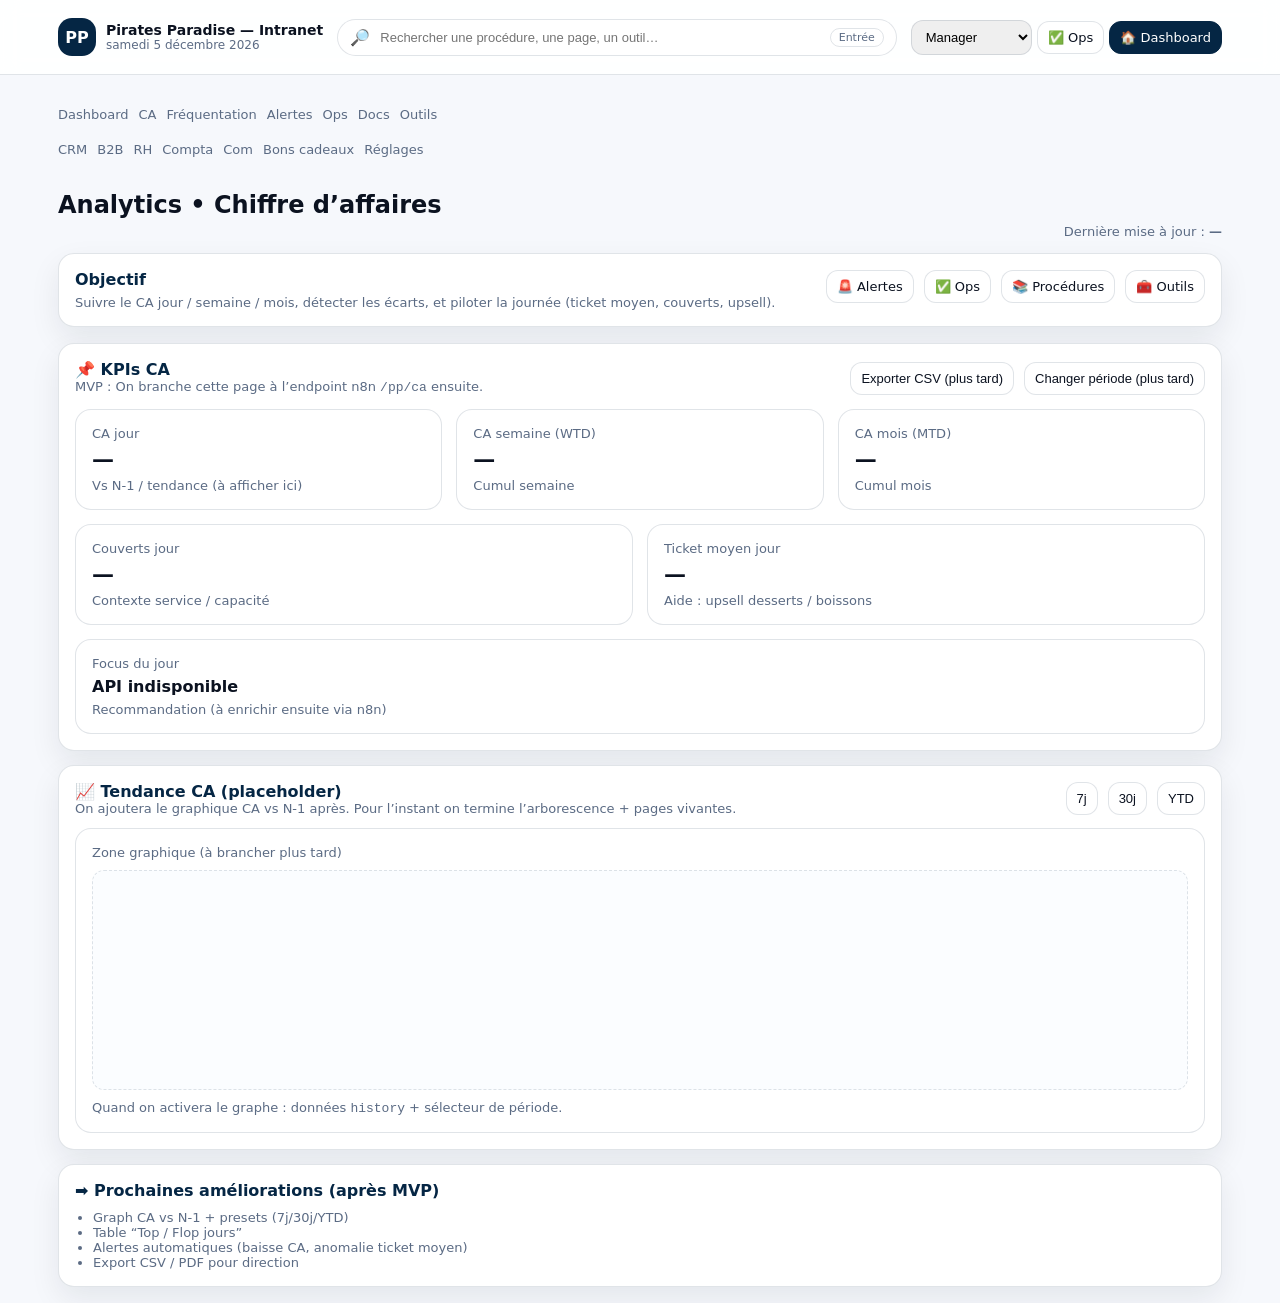
==== ca.html @ 7fd12086 "Add files via upload" ====
<!doctype html>
<html lang="fr">
<head>
  <meta charset="utf-8" />
  <meta name="viewport" content="width=device-width,initial-scale=1" />
  <title>Pirates Paradise — Intranet • CA</title>
  <link rel="stylesheet" href="./assets/app.css">
  <script src="./assets/app.js" defer></script>
</head>

<body data-page="ca">
  <header class="topbar">
    <div class="container topbar-inner">
      <div class="brand">
        <div class="logo">PP</div>
        <div>
          <div class="brand-title">Pirates Paradise — Intranet</div>
          <div class="brand-sub" id="subtitle">—</div>
        </div>
      </div>

      <div class="search">
        <div class="searchbox">
          🔎
          <input id="searchInput" type="search" placeholder="Rechercher une procédure, une page, un outil…" />
          <span class="kbd">Entrée</span>
        </div>
      </div>

      <div class="top-actions">
        <select class="select" id="roleSelect">
          <option value="manager">Manager</option>
          <option value="direction">Direction</option>
          <option value="salle">Salle</option>
          <option value="bar">Bar</option>
          <option value="cuisine">Cuisine</option>
          <option value="event">Événementiel</option>
          <option value="maintenance">Maintenance</option>
        </select>

        <a class="btn" href="./ops.html">✅ Ops</a>
        <a class="btn primary" href="./index.html">🏠 Dashboard</a>
      </div>
    </div>
  </header>

  <main class="container">
    <nav class="nav">
      <a class="nav-link" href="./index.html" data-nav="home">Dashboard</a>
      <a class="nav-link" href="./ca.html" data-nav="ca">CA</a>
      <a class="nav-link" href="./frequentation.html" data-nav="frequentation">Fréquentation</a>
      <a class="nav-link" href="./alerts.html" data-nav="alerts">Alertes</a>
      <a class="nav-link" href="./ops.html" data-nav="ops">Ops</a>
      <a class="nav-link" href="./docs.html" data-nav="docs">Docs</a>
      <a class="nav-link" href="./tools.html" data-nav="tools">Outils</a>

      <span class="nav-sep"></span>

      <a class="nav-link" href="./crm.html" data-nav="crm">CRM</a>
      <a class="nav-link" href="./b2b.html" data-nav="b2b">B2B</a>
      <a class="nav-link" href="./rh.html" data-nav="rh">RH</a>
      <a class="nav-link" href="./finance.html" data-nav="finance">Compta</a>
      <a class="nav-link" href="./com.html" data-nav="com">Com</a>
      <a class="nav-link" href="./gifts.html" data-nav="gifts">Bons cadeaux</a>
      <a class="nav-link" href="./settings.html" data-nav="settings">Réglages</a>
    </nav>

    <section class="page">
      <div class="page-head">
        <h2 id="pageTitle">Analytics • Chiffre d’affaires</h2>
        <div class="muted">Dernière mise à jour : <strong id="lastUpdate">—</strong></div>
      </div>

      <!-- Header actions -->
      <div class="card" style="margin-bottom:16px;">
        <div style="display:flex;justify-content:space-between;gap:12px;flex-wrap:wrap;align-items:flex-start;">
          <div>
            <div style="font-weight:800;color:var(--pp-navy);">Objectif</div>
            <div class="muted" style="margin-top:6px;">
              Suivre le CA jour / semaine / mois, détecter les écarts, et piloter la journée (ticket moyen, couverts, upsell).
            </div>
          </div>

          <div style="display:flex;gap:10px;flex-wrap:wrap;">
            <a class="btn" href="./alerts.html">🚨 Alertes</a>
            <a class="btn" href="./ops.html">✅ Ops</a>
            <a class="btn" href="./docs.html">📚 Procédures</a>
            <a class="btn" href="./tools.html">🧰 Outils</a>
          </div>
        </div>
      </div>

      <!-- KPI grid -->
      <div class="grid">
        <div class="card span-12">
          <div style="display:flex;justify-content:space-between;align-items:flex-end;gap:10px;flex-wrap:wrap;">
            <div>
              <div style="font-weight:800;color:var(--pp-navy);">📌 KPIs CA</div>
              <div class="muted">MVP : On branche cette page à l’endpoint n8n <code>/pp/ca</code> ensuite.</div>
            </div>
            <div style="display:flex;gap:10px;flex-wrap:wrap;">
              <button class="btn" type="button" disabled>Exporter CSV (plus tard)</button>
              <button class="btn" type="button" disabled>Changer période (plus tard)</button>
            </div>
          </div>

          <div class="grid" style="margin-top:14px;">
            <div class="card span-4" style="box-shadow:none;">
              <div class="muted">CA jour</div>
              <div style="font-size:22px;font-weight:900;margin-top:6px;" id="kpi_ca_day">—</div>
              <div class="muted" style="margin-top:6px;">Vs N-1 / tendance (à afficher ici)</div>
            </div>

            <div class="card span-4" style="box-shadow:none;">
              <div class="muted">CA semaine (WTD)</div>
              <div style="font-size:22px;font-weight:900;margin-top:6px;" id="kpi_ca_wtd">—</div>
              <div class="muted" style="margin-top:6px;">Cumul semaine</div>
            </div>

            <div class="card span-4" style="box-shadow:none;">
              <div class="muted">CA mois (MTD)</div>
              <div style="font-size:22px;font-weight:900;margin-top:6px;" id="kpi_ca_mtd">—</div>
              <div class="muted" style="margin-top:6px;">Cumul mois</div>
            </div>

            <div class="card span-6" style="box-shadow:none;">
              <div class="muted">Couverts jour</div>
              <div style="font-size:22px;font-weight:900;margin-top:6px;" id="kpi_covers_day">—</div>
              <div class="muted" style="margin-top:6px;">Contexte service / capacité</div>
            </div>

            <div class="card span-6" style="box-shadow:none;">
              <div class="muted">Ticket moyen jour</div>
              <div style="font-size:22px;font-weight:900;margin-top:6px;" id="kpi_tm_day">—</div>
              <div class="muted" style="margin-top:6px;">Aide : upsell desserts / boissons</div>
            </div>

            <div class="card span-12" style="box-shadow:none;">
              <div class="muted">Focus du jour</div>
              <div style="font-size:16px;font-weight:900;margin-top:6px;" id="kpi_focus">—</div>
              <div class="muted" style="margin-top:6px;">Recommandation (à enrichir ensuite via n8n)</div>
            </div>
          </div>
        </div>

        <!-- Trend placeholder -->
        <div class="card span-12">
          <div style="display:flex;justify-content:space-between;align-items:center;gap:10px;flex-wrap:wrap;">
            <div>
              <div style="font-weight:800;color:var(--pp-navy);">📈 Tendance CA (placeholder)</div>
              <div class="muted">On ajoutera le graphique CA vs N-1 après. Pour l’instant on termine l’arborescence + pages vivantes.</div>
            </div>
            <div style="display:flex;gap:10px;flex-wrap:wrap;">
              <button class="btn" type="button" disabled>7j</button>
              <button class="btn" type="button" disabled>30j</button>
              <button class="btn" type="button" disabled>YTD</button>
            </div>
          </div>

          <div class="card" style="box-shadow:none;margin-top:12px;">
            <div class="muted">Zone graphique (à brancher plus tard)</div>
            <div style="height:220px;border:1px dashed var(--border);border-radius:12px;margin-top:10px;background:#fbfdff;"></div>
            <div class="muted" style="margin-top:10px;">Quand on activera le graphe : données <code>history</code> + sélecteur de période.</div>
          </div>
        </div>

        <!-- Next actions -->
        <div class="card span-12">
          <div style="font-weight:800;color:var(--pp-navy);">➡️ Prochaines améliorations (après MVP)</div>
          <ul class="muted" style="margin:10px 0 0 0; padding-left:18px;">
            <li>Graph CA vs N-1 + presets (7j/30j/YTD)</li>
            <li>Table “Top / Flop jours”</li>
            <li>Alertes automatiques (baisse CA, anomalie ticket moyen)</li>
            <li>Export CSV / PDF pour direction</li>
          </ul>
        </div>
      </div>
    </section>
  </main>
</body>
</html>
---- assets/app.css ----
:root{
  --pp-navy:#052644;
  --pp-gold:#cfa34a;

  --bg:#f6f8fc;
  --card:#ffffff;
  --text:#0b1220;
  --muted:#5b6b84;

  --border:rgba(5,38,68,.12);
  --shadow:0 12px 30px rgba(15,23,42,.08);

  --radius:16px;
}

*{box-sizing:border-box}

body{
  margin:0;
  font-family:system-ui,-apple-system,Segoe UI,Roboto,Arial;
  background:var(--bg);
  color:var(--text);
}

/* Layout */
.container{
  max-width:1200px;
  margin:0 auto;
  padding:18px;
}

.grid{
  display:grid;
  grid-template-columns:repeat(12,1fr);
  gap:14px;
}

/* Cards */
.card{
  background:var(--card);
  border:1px solid var(--border);
  border-radius:var(--radius);
  box-shadow:var(--shadow);
  padding:16px;
}

.muted{color:var(--muted);font-size:13px}

/* Span helpers */
.span-12{grid-column:span 12}
.span-6{grid-column:span 6}
.span-4{grid-column:span 4}

/* Topbar */
.topbar{
  position:sticky;
  top:0;
  z-index:50;
  background:rgba(255,255,255,.9);
  backdrop-filter:blur(10px);
  border-bottom:1px solid var(--border);
}

.topbar-inner{
  display:flex;
  align-items:center;
  justify-content:space-between;
  gap:14px;
}

.brand{
  display:flex;
  gap:10px;
  align-items:center;
}

.logo{
  width:38px;
  height:38px;
  border-radius:14px;
  display:flex;
  align-items:center;
  justify-content:center;
  font-weight:900;
  background:var(--pp-navy);
  color:white;
}

.brand-title{
  font-weight:900;
  font-size:14px;
}

.brand-sub{
  font-size:12px;
  color:var(--muted);
}

/* Search */
.search{flex:1;display:flex;justify-content:center}

.searchbox{
  width:min(560px,100%);
  background:#fff;
  border:1px solid var(--border);
  padding:8px 12px;
  border-radius:999px;
  display:flex;
  gap:8px;
  align-items:center;
}

.searchbox input{
  border:none;
  outline:none;
  width:100%;
  font-size:13px;
}

.kbd{
  font-size:11px;
  padding:2px 8px;
  border-radius:999px;
  border:1px solid var(--border);
  color:var(--muted);
}

/* Buttons */
.btn{
  border:1px solid var(--border);
  background:#fff;
  padding:8px 10px;
  border-radius:12px;
  font-size:13px;
  cursor:pointer;
  text-decoration:none;
  color:var(--text);
  display:inline-flex;
  align-items:center;
  gap:6px;
}

.btn:hover{
  border-color:rgba(5,38,68,.25);
}

.primary{
  background:var(--pp-navy);
  color:white;
  border-color:var(--pp-navy);
}

/* Select */
.select{
  border:1px solid var(--border);
  border-radius:12px;
  padding:8px 10px;
  font-size:13px;
}

/* Nav */
.nav{
  display:flex;
  flex-wrap:wrap;
  gap:10px;
  margin:14px 0;
}

.nav-link{
  text-decoration:none;
  font-size:13px;
  color:var(--muted);
}

.nav-link:hover{
  color:var(--pp-navy);
  font-weight:700;
}

.nav-sep{
  flex-basis:100%;
  height:0;
}

/* Page head */
.page-head{
  display:flex;
  justify-content:space-between;
  align-items:flex-end;
  gap:10px;
  flex-wrap:wrap;
  margin-bottom:14px;
}

/* Responsive */
@media(max-width:900px){
  .span-6,.span-4{grid-column:span 12}
  .search{display:none}
}
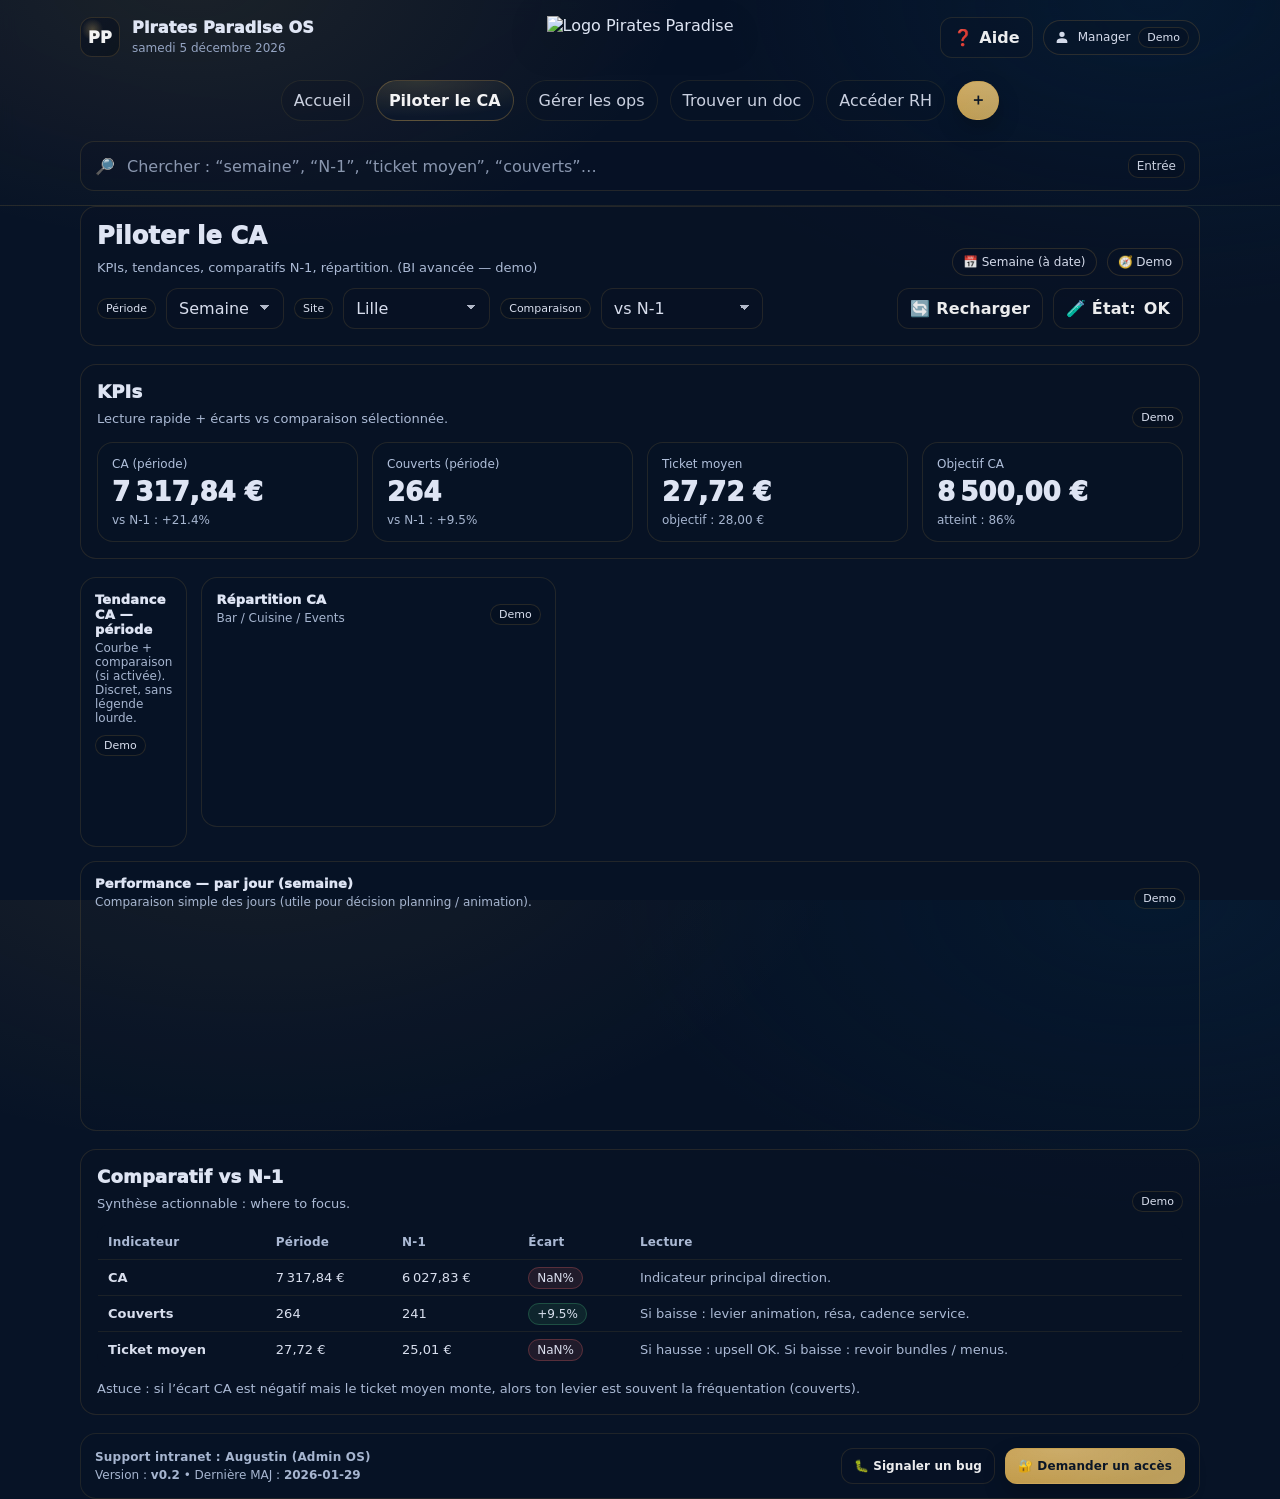
==== commit a8a0657e: "Update ca.html" ====
--- a/ca.html
+++ b/ca.html
@@ -1,181 +1,937 @@
 <!doctype html>
 <html lang="fr">
 <head>
+  <!--
+  CA — Pirates Paradise OS (V1 BI avancée)
+  Objectif : page “direction / pilotage” très visuelle, avec filtres UI, KPIs, graphs, tableau vs N-1 + états (loading/empty/error).
+
+  Dépendances :
+  - assets/app.css (design system commun)
+  - assets/app.js (nav active + menu + search + data hook)
+  - Chart.js via CDN (uniquement sur cette page)
+  -->
+
   <meta charset="utf-8" />
   <meta name="viewport" content="width=device-width,initial-scale=1" />
-  <title>Pirates Paradise — Intranet • CA</title>
-  <link rel="stylesheet" href="./assets/app.css">
-  <script src="./assets/app.js" defer></script>
+  <title>Pirates Paradise OS — Piloter le CA</title>
+
+  <link rel="stylesheet" href="./assets/app.css?v=os2">
+  <script src="./assets/app.js?v=os2" defer></script>
+
+  <!-- Charts -->
+  <script src="https://cdn.jsdelivr.net/npm/chart.js@4.4.1/dist/chart.umd.min.js"></script>
+
+  <!-- CA ONLY -->
+  <style>
+    /* Fond légèrement “pilotage” (soft, premium) */
+    body{
+      background:
+        radial-gradient(1100px 620px at 20% -10%, rgba(207,163,74,.10), transparent 55%),
+        radial-gradient(900px 520px at 90% 0%, rgba(5,38,68,.40), transparent 60%),
+        #071326;
+    }
+
+    .os-gap-lg{ margin-top:18px; }
+    .os-section-pad{ padding:18px; }
+
+    .os-h1{
+      font-size:24px; line-height:1.15; margin:0;
+      font-weight:950; letter-spacing:.2px;
+    }
+    .os-h2{
+      font-size:18px; margin:0;
+      font-weight:950; letter-spacing:.2px;
+    }
+    .os-sub{
+      margin-top:8px;
+      color:rgba(180,195,222,.95);
+      font-size:13px;
+      line-height:1.35;
+    }
+
+    /* Pills / tags */
+    .os-pill{
+      display:inline-flex; align-items:center; gap:8px;
+      padding:6px 10px; border-radius:999px;
+      border:1px solid rgba(207,163,74,.18);
+      background:rgba(10,19,36,.35);
+      color:rgba(234,240,255,.90);
+      font-size:12px; white-space:nowrap;
+    }
+    .os-tag{
+      font-size:11px;
+      padding:3px 8px;
+      border-radius:999px;
+      border:1px solid rgba(207,163,74,.16);
+      background:rgba(5,11,20,.20);
+      color:rgba(234,240,255,.92);
+      white-space:nowrap;
+    }
+
+    /* Layout grid */
+    .os-grid{ display:grid; grid-template-columns:repeat(12,1fr); gap:14px; }
+    .os-col-12{ grid-column:span 12; }
+    .os-col-6{ grid-column:span 12; }
+    .os-col-4{ grid-column:span 12; }
+    .os-col-3{ grid-column:span 12; }
+
+    @media(min-width:980px){
+      .os-col-6{ grid-column:span 6; }
+      .os-col-4{ grid-column:span 4; }
+      .os-col-3{ grid-column:span 3; }
+    }
+
+    /* Soft card (cohérent avec index) */
+    .os-card-soft{
+      border:1px solid rgba(207,163,74,.14);
+      background:rgba(10,19,36,.30);
+      border-radius:16px;
+      padding:16px;
+      box-shadow:none;
+    }
+
+    /* KPI mini-cards */
+    .os-kpi{
+      border:1px solid rgba(207,163,74,.14);
+      background:rgba(7,19,38,.28);
+      border-radius:16px;
+      padding:14px;
+      box-shadow:none;
+    }
+    .os-kpi-label{ color:rgba(180,195,222,.98); font-size:12px; }
+    .os-kpi-value{ font-size:26px; font-weight:950; margin-top:6px; }
+    .os-kpi-meta{ color:rgba(180,195,222,.92); font-size:12px; margin-top:6px; }
+
+    /* Filters bar */
+    .os-filters{
+      display:flex; gap:10px; flex-wrap:wrap;
+      align-items:center; justify-content:space-between;
+      margin-top:12px;
+    }
+    .os-filter-group{
+      display:flex; gap:10px; flex-wrap:wrap; align-items:center;
+    }
+    .os-select, .os-input{
+      appearance:none;
+      border:1px solid rgba(207,163,74,.14);
+      background:rgba(10,19,36,.24);
+      color:rgba(234,240,255,.92);
+      border-radius:12px;
+      padding:10px 12px;
+      min-height:40px;
+    }
+    .os-select:focus-visible, .os-input:focus-visible{
+      outline:3px solid rgba(207,163,74,.35);
+      outline-offset:2px;
+    }
+    .os-select{
+      padding-right:34px;
+      background-image:
+        linear-gradient(45deg, transparent 50%, rgba(234,240,255,.75) 50%),
+        linear-gradient(135deg, rgba(234,240,255,.75) 50%, transparent 50%);
+      background-position:
+        calc(100% - 18px) 16px,
+        calc(100% - 13px) 16px;
+      background-size:5px 5px, 5px 5px;
+      background-repeat:no-repeat;
+    }
+
+    /* Chart blocks */
+    .os-chart-wrap{
+      border:1px solid rgba(207,163,74,.14);
+      background:rgba(7,19,38,.22);
+      border-radius:16px;
+      padding:14px;
+      box-shadow:none;
+      height: 270px;
+      display:flex;
+      flex-direction:column;
+      gap:10px;
+    }
+    .os-chart-head{
+      display:flex;
+      justify-content:space-between;
+      align-items:flex-end;
+      gap:10px;
+      flex-wrap:wrap;
+    }
+    .os-chart-title{
+      font-weight:950;
+      letter-spacing:.2px;
+      font-size:13px;
+      color:rgba(234,240,255,.95);
+    }
+    .os-chart-sub{
+      font-size:12px;
+      color:rgba(180,195,222,.92);
+      margin-top:4px;
+    }
+    .os-canvas{
+      width:100% !important;
+      height: 200px !important;
+      display:block;
+    }
+
+    /* Secondary chart smaller */
+    .os-chart-wrap.sm{
+      height: 250px;
+    }
+    .os-canvas.sm{
+      height: 170px !important;
+    }
+
+    /* Table */
+    .os-table{
+      width:100%;
+      border-collapse:collapse;
+      margin-top:12px;
+      overflow:hidden;
+      border-radius:14px;
+      border:1px solid rgba(207,163,74,.12);
+      background:rgba(10,19,36,.22);
+    }
+    .os-table th, .os-table td{
+      padding:10px 10px;
+      border-bottom:1px solid rgba(207,163,74,.10);
+      font-size:13px;
+      text-align:left;
+      vertical-align:top;
+    }
+    .os-table th{
+      font-size:12px;
+      color:rgba(180,195,222,.95);
+      font-weight:900;
+      letter-spacing:.2px;
+    }
+    .os-table td{
+      color:rgba(234,240,255,.92);
+    }
+
+    .os-num{ text-align:right; white-space:nowrap; }
+    .os-badge-good{
+      border:1px solid rgba(78, 203, 130, .25);
+      background:rgba(78, 203, 130, .10);
+      padding:3px 8px;
+      border-radius:999px;
+      font-size:12px;
+      white-space:nowrap;
+    }
+    .os-badge-bad{
+      border:1px solid rgba(255, 110, 110, .25);
+      background:rgba(255, 110, 110, .10);
+      padding:3px 8px;
+      border-radius:999px;
+      font-size:12px;
+      white-space:nowrap;
+    }
+
+    /* States (loading/empty/error) */
+    .os-state{
+      border:1px dashed rgba(207,163,74,.22);
+      background:rgba(10,19,36,.20);
+      border-radius:16px;
+      padding:16px;
+      color:rgba(180,195,222,.95);
+      margin-top:14px;
+    }
+    .os-skel{
+      display:grid;
+      grid-template-columns:repeat(12,1fr);
+      gap:14px;
+      margin-top:12px;
+    }
+    .os-skel .b{
+      height:92px;
+      border-radius:16px;
+      border:1px solid rgba(207,163,74,.10);
+      background:linear-gradient(90deg, rgba(10,19,36,.18), rgba(13,26,49,.28), rgba(10,19,36,.18));
+      background-size: 200% 100%;
+      animation: shimmer 1.2s linear infinite;
+    }
+    @keyframes shimmer{
+      0%{ background-position: 0% 0%; }
+      100%{ background-position: 200% 0%; }
+    }
+
+    /* Footer (même logique que home) */
+    .os-footer{
+      margin-top:18px;
+      padding:14px;
+      border-radius:16px;
+      border:1px solid rgba(207,163,74,.12);
+      background:rgba(10,19,36,.18);
+      color:rgba(180,195,222,.92);
+      font-size:12px;
+      display:flex;
+      justify-content:space-between;
+      gap:12px;
+      flex-wrap:wrap;
+      align-items:center;
+    }
+    .os-footer-actions{ display:flex; gap:10px; flex-wrap:wrap; }
+
+    /* Mobile safe */
+    @media(max-width:900px){
+      .search{ display:none; }
+    }
+  </style>
 </head>
 
 <body data-page="ca">
+
+  <!-- HEADER STICKY -->
   <header class="topbar">
-    <div class="container topbar-inner">
-      <div class="brand">
-        <div class="logo">PP</div>
+    <div class="container topbar-inner" style="display:flex; align-items:center; gap:14px;">
+      <!-- Gauche : marque -->
+      <div class="brand" style="flex:1; min-width:220px;">
+        <div class="logo" aria-hidden="true">PP</div>
         <div>
-          <div class="brand-title">Pirates Paradise — Intranet</div>
-          <div class="brand-sub" id="subtitle">—</div>
-        </div>
-      </div>
-
+          <div class="brand-title">Pirates Paradise OS</div>
+          <div class="brand-sub" id="subtitle">Piloter le CA & la fréquentation</div>
+        </div>
+      </div>
+
+      <!-- Centre : logo image -->
+      <div style="flex:0 0 auto; display:flex; justify-content:center; align-items:center;">
+        <img
+          src="https://lille.pirates-paradise.fr/wp-content/uploads/2025/08/col.png"
+          alt="Logo Pirates Paradise"
+          style="height:42px; width:auto; display:block; filter:drop-shadow(0 10px 18px rgba(0,0,0,.35));"
+        />
+      </div>
+
+      <!-- Droite : profil + aide (mock) -->
+      <div style="flex:1; min-width:220px; display:flex; justify-content:flex-end; align-items:center; gap:10px;">
+        <a class="btn" href="./docs.html" aria-label="Aide et documentation">❓ Aide</a>
+
+        <div class="os-pill" role="button" tabindex="0" aria-label="Profil utilisateur (mock)">
+          <svg width="16" height="16" viewBox="0 0 24 24" aria-hidden="true" focusable="false">
+            <path fill="currentColor" d="M12 12a4 4 0 1 0-4-4a4 4 0 0 0 4 4m0 2c-4.42 0-8 2-8 4.5V21h16v-2.5c0-2.5-3.58-4.5-8-4.5"/>
+          </svg>
+          <span id="mockUser">Manager</span>
+          <span class="os-tag" aria-label="Mode démo">Demo</span>
+        </div>
+      </div>
+    </div>
+
+    <!-- Navigation principale (stable) -->
+    <div class="container" style="padding-top:10px; padding-bottom:10px;">
+      <nav aria-label="Navigation principale" style="display:flex; gap:12px; justify-content:center; flex-wrap:wrap; align-items:center;">
+        <a class="nav-link" href="./index.html">Accueil</a>
+        <a class="nav-link is-active" href="./ca.html" aria-current="page">Piloter le CA</a>
+        <a class="nav-link" href="./operations.html">Gérer les ops</a>
+        <a class="nav-link" href="./docs.html">Trouver un doc</a>
+        <a class="nav-link" href="./rh.html">Accéder RH</a>
+
+        <button
+          id="moreBtn"
+          type="button"
+          class="btn primary"
+          aria-expanded="false"
+          aria-controls="moreMenu"
+          style="border-radius:999px; padding:8px 12px;"
+        >＋</button>
+      </nav>
+
+      <!-- Menu secondaire -->
+      <div id="moreMenu" class="card" style="display:none; margin-top:12px; box-shadow:none;" role="region" aria-label="Menu secondaire">
+        <div class="muted">Raccourcis</div>
+        <div style="display:flex; gap:10px; flex-wrap:wrap; margin-top:10px;">
+          <a class="os-pill" href="./b2b.html">🤝 Suivre le B2B</a>
+          <a class="os-pill" href="./tools.html">🧰 Outils</a>
+          <a class="os-pill" href="./settings.html">⚙️ Réglages</a>
+        </div>
+      </div>
+    </div>
+
+    <!-- Search UI -->
+    <div class="container" style="padding-bottom:14px;">
       <div class="search">
-        <div class="searchbox">
+        <div class="searchbox" style="width:100%;" role="search">
           🔎
-          <input id="searchInput" type="search" placeholder="Rechercher une procédure, une page, un outil…" />
+          <input
+            id="searchInput"
+            type="search"
+            placeholder="Chercher : “semaine”, “N-1”, “ticket moyen”, “couverts”…"
+            aria-label="Recherche"
+            autocomplete="off"
+          />
           <span class="kbd">Entrée</span>
         </div>
-      </div>
-
-      <div class="top-actions">
-        <select class="select" id="roleSelect">
-          <option value="manager">Manager</option>
-          <option value="direction">Direction</option>
-          <option value="salle">Salle</option>
-          <option value="bar">Bar</option>
-          <option value="cuisine">Cuisine</option>
-          <option value="event">Événementiel</option>
-          <option value="maintenance">Maintenance</option>
-        </select>
-
-        <a class="btn" href="./ops.html">✅ Ops</a>
-        <a class="btn primary" href="./index.html">🏠 Dashboard</a>
       </div>
     </div>
   </header>
 
+  <!-- MAIN -->
   <main class="container">
-    <nav class="nav">
-      <a class="nav-link" href="./index.html" data-nav="home">Dashboard</a>
-      <a class="nav-link" href="./ca.html" data-nav="ca">CA</a>
-      <a class="nav-link" href="./frequentation.html" data-nav="frequentation">Fréquentation</a>
-      <a class="nav-link" href="./alerts.html" data-nav="alerts">Alertes</a>
-      <a class="nav-link" href="./ops.html" data-nav="ops">Ops</a>
-      <a class="nav-link" href="./docs.html" data-nav="docs">Docs</a>
-      <a class="nav-link" href="./tools.html" data-nav="tools">Outils</a>
-
-      <span class="nav-sep"></span>
-
-      <a class="nav-link" href="./crm.html" data-nav="crm">CRM</a>
-      <a class="nav-link" href="./b2b.html" data-nav="b2b">B2B</a>
-      <a class="nav-link" href="./rh.html" data-nav="rh">RH</a>
-      <a class="nav-link" href="./finance.html" data-nav="finance">Compta</a>
-      <a class="nav-link" href="./com.html" data-nav="com">Com</a>
-      <a class="nav-link" href="./gifts.html" data-nav="gifts">Bons cadeaux</a>
-      <a class="nav-link" href="./settings.html" data-nav="settings">Réglages</a>
-    </nav>
-
-    <section class="page">
-      <div class="page-head">
-        <h2 id="pageTitle">Analytics • Chiffre d’affaires</h2>
-        <div class="muted">Dernière mise à jour : <strong id="lastUpdate">—</strong></div>
-      </div>
-
-      <!-- Header actions -->
-      <div class="card" style="margin-bottom:16px;">
-        <div style="display:flex;justify-content:space-between;gap:12px;flex-wrap:wrap;align-items:flex-start;">
+
+    <!-- HERO -->
+    <section class="os-card-soft os-section-pad" aria-label="Résumé CA">
+      <div style="display:flex; justify-content:space-between; align-items:flex-end; gap:12px; flex-wrap:wrap;">
+        <div>
+          <h1 class="os-h1">Piloter le CA</h1>
+          <div class="os-sub">KPIs, tendances, comparatifs N-1, répartition. (BI avancée — demo)</div>
+        </div>
+        <div style="display:flex; gap:10px; flex-wrap:wrap;">
+          <span class="os-pill" id="badgePeriod" aria-label="Période">📅 —</span>
+          <span class="os-pill" id="badgeSource" aria-label="Source">🧭 Demo</span>
+        </div>
+      </div>
+
+      <!-- Filters -->
+      <div class="os-filters" aria-label="Filtres">
+        <div class="os-filter-group">
+          <label class="os-tag" for="f_period">Période</label>
+          <select class="os-select" id="f_period" aria-label="Choisir la période">
+            <option value="day">Jour</option>
+            <option value="week" selected>Semaine</option>
+            <option value="month">Mois</option>
+          </select>
+
+          <label class="os-tag" for="f_restaurant">Site</label>
+          <select class="os-select" id="f_restaurant" aria-label="Choisir le restaurant">
+            <option value="lille" selected>Lille</option>
+            <option value="all">Tous (demo)</option>
+          </select>
+
+          <label class="os-tag" for="f_compare">Comparaison</label>
+          <select class="os-select" id="f_compare" aria-label="Choisir la comparaison">
+            <option value="n1" selected>vs N-1</option>
+            <option value="n2">vs N-2 (demo)</option>
+            <option value="none">Aucune</option>
+          </select>
+        </div>
+
+        <div class="os-filter-group">
+          <button class="btn" id="btnReload" type="button" aria-label="Recharger les données">🔄 Recharger</button>
+          <button class="btn" id="btnState" type="button" aria-label="Changer l’état (demo)">🧪 État: <span id="stateLabel">OK</span></button>
+        </div>
+      </div>
+    </section>
+
+    <!-- STATES (demo) -->
+    <section id="stateBox" class="os-state hidden" aria-label="État">
+      <div style="font-weight:900; letter-spacing:.2px;" id="stateTitle">—</div>
+      <div style="margin-top:6px;" id="stateMsg">—</div>
+
+      <div class="os-skel" id="skeleton" aria-label="Chargement" style="display:none;">
+        <div class="b os-col-3"></div>
+        <div class="b os-col-3"></div>
+        <div class="b os-col-3"></div>
+        <div class="b os-col-3"></div>
+        <div class="b os-col-6" style="height:220px;"></div>
+        <div class="b os-col-6" style="height:220px;"></div>
+      </div>
+    </section>
+
+    <!-- KPIs -->
+    <section class="os-card-soft os-section-pad os-gap-lg" aria-label="KPIs">
+      <div style="display:flex; justify-content:space-between; align-items:flex-end; gap:12px; flex-wrap:wrap;">
+        <div>
+          <h2 class="os-h2">KPIs</h2>
+          <div class="os-sub">Lecture rapide + écarts vs comparaison sélectionnée.</div>
+        </div>
+        <span class="os-tag">Demo</span>
+      </div>
+
+      <div class="os-grid" style="margin-top:14px;">
+        <div class="os-kpi os-col-3">
+          <div class="os-kpi-label">CA (période)</div>
+          <div class="os-kpi-value" id="kpi_ca">—</div>
+          <div class="os-kpi-meta" id="kpi_ca_meta">vs N-1 : —</div>
+        </div>
+
+        <div class="os-kpi os-col-3">
+          <div class="os-kpi-label">Couverts (période)</div>
+          <div class="os-kpi-value" id="kpi_cov">—</div>
+          <div class="os-kpi-meta" id="kpi_cov_meta">vs N-1 : —</div>
+        </div>
+
+        <div class="os-kpi os-col-3">
+          <div class="os-kpi-label">Ticket moyen</div>
+          <div class="os-kpi-value" id="kpi_tm">—</div>
+          <div class="os-kpi-meta" id="kpi_tm_meta">objectif : —</div>
+        </div>
+
+        <div class="os-kpi os-col-3">
+          <div class="os-kpi-label">Objectif CA</div>
+          <div class="os-kpi-value" id="kpi_goal">—</div>
+          <div class="os-kpi-meta" id="kpi_goal_meta">atteint : —</div>
+          <div class="os-progress" aria-label="Progression objectif">
+            <div id="goalBar"></div>
+          </div>
+        </div>
+      </div>
+    </section>
+    <!-- GRAPHS -->
+    <section class="os-grid os-gap-lg" aria-label="Graphiques">
+      <!-- Trend line -->
+      <div class="os-chart-wrap os-col-8" aria-label="Tendance CA">
+        <div class="os-chart-head">
           <div>
-            <div style="font-weight:800;color:var(--pp-navy);">Objectif</div>
-            <div class="muted" style="margin-top:6px;">
-              Suivre le CA jour / semaine / mois, détecter les écarts, et piloter la journée (ticket moyen, couverts, upsell).
-            </div>
+            <div class="os-chart-title">Tendance CA — période</div>
+            <div class="os-chart-sub">Courbe + comparaison (si activée). Discret, sans légende lourde.</div>
           </div>
-
-          <div style="display:flex;gap:10px;flex-wrap:wrap;">
-            <a class="btn" href="./alerts.html">🚨 Alertes</a>
-            <a class="btn" href="./ops.html">✅ Ops</a>
-            <a class="btn" href="./docs.html">📚 Procédures</a>
-            <a class="btn" href="./tools.html">🧰 Outils</a>
+          <span class="os-tag">Demo</span>
+        </div>
+        <canvas id="chartTrend" class="os-canvas" aria-label="Graphique tendance CA"></canvas>
+      </div>
+
+      <!-- Donut -->
+      <div class="os-chart-wrap sm os-col-4" aria-label="Répartition CA">
+        <div class="os-chart-head">
+          <div>
+            <div class="os-chart-title">Répartition CA</div>
+            <div class="os-chart-sub">Bar / Cuisine / Events</div>
           </div>
-        </div>
-      </div>
-
-      <!-- KPI grid -->
-      <div class="grid">
-        <div class="card span-12">
-          <div style="display:flex;justify-content:space-between;align-items:flex-end;gap:10px;flex-wrap:wrap;">
-            <div>
-              <div style="font-weight:800;color:var(--pp-navy);">📌 KPIs CA</div>
-              <div class="muted">MVP : On branche cette page à l’endpoint n8n <code>/pp/ca</code> ensuite.</div>
-            </div>
-            <div style="display:flex;gap:10px;flex-wrap:wrap;">
-              <button class="btn" type="button" disabled>Exporter CSV (plus tard)</button>
-              <button class="btn" type="button" disabled>Changer période (plus tard)</button>
-            </div>
+          <span class="os-tag">Demo</span>
+        </div>
+        <canvas id="chartSplit" class="os-canvas sm" aria-label="Graphique répartition CA"></canvas>
+      </div>
+
+      <!-- Bar: weekday performance -->
+      <div class="os-chart-wrap os-col-12" aria-label="Performance par jour">
+        <div class="os-chart-head">
+          <div>
+            <div class="os-chart-title">Performance — par jour (semaine)</div>
+            <div class="os-chart-sub">Comparaison simple des jours (utile pour décision planning / animation).</div>
           </div>
-
-          <div class="grid" style="margin-top:14px;">
-            <div class="card span-4" style="box-shadow:none;">
-              <div class="muted">CA jour</div>
-              <div style="font-size:22px;font-weight:900;margin-top:6px;" id="kpi_ca_day">—</div>
-              <div class="muted" style="margin-top:6px;">Vs N-1 / tendance (à afficher ici)</div>
-            </div>
-
-            <div class="card span-4" style="box-shadow:none;">
-              <div class="muted">CA semaine (WTD)</div>
-              <div style="font-size:22px;font-weight:900;margin-top:6px;" id="kpi_ca_wtd">—</div>
-              <div class="muted" style="margin-top:6px;">Cumul semaine</div>
-            </div>
-
-            <div class="card span-4" style="box-shadow:none;">
-              <div class="muted">CA mois (MTD)</div>
-              <div style="font-size:22px;font-weight:900;margin-top:6px;" id="kpi_ca_mtd">—</div>
-              <div class="muted" style="margin-top:6px;">Cumul mois</div>
-            </div>
-
-            <div class="card span-6" style="box-shadow:none;">
-              <div class="muted">Couverts jour</div>
-              <div style="font-size:22px;font-weight:900;margin-top:6px;" id="kpi_covers_day">—</div>
-              <div class="muted" style="margin-top:6px;">Contexte service / capacité</div>
-            </div>
-
-            <div class="card span-6" style="box-shadow:none;">
-              <div class="muted">Ticket moyen jour</div>
-              <div style="font-size:22px;font-weight:900;margin-top:6px;" id="kpi_tm_day">—</div>
-              <div class="muted" style="margin-top:6px;">Aide : upsell desserts / boissons</div>
-            </div>
-
-            <div class="card span-12" style="box-shadow:none;">
-              <div class="muted">Focus du jour</div>
-              <div style="font-size:16px;font-weight:900;margin-top:6px;" id="kpi_focus">—</div>
-              <div class="muted" style="margin-top:6px;">Recommandation (à enrichir ensuite via n8n)</div>
-            </div>
-          </div>
-        </div>
-
-        <!-- Trend placeholder -->
-        <div class="card span-12">
-          <div style="display:flex;justify-content:space-between;align-items:center;gap:10px;flex-wrap:wrap;">
-            <div>
-              <div style="font-weight:800;color:var(--pp-navy);">📈 Tendance CA (placeholder)</div>
-              <div class="muted">On ajoutera le graphique CA vs N-1 après. Pour l’instant on termine l’arborescence + pages vivantes.</div>
-            </div>
-            <div style="display:flex;gap:10px;flex-wrap:wrap;">
-              <button class="btn" type="button" disabled>7j</button>
-              <button class="btn" type="button" disabled>30j</button>
-              <button class="btn" type="button" disabled>YTD</button>
-            </div>
-          </div>
-
-          <div class="card" style="box-shadow:none;margin-top:12px;">
-            <div class="muted">Zone graphique (à brancher plus tard)</div>
-            <div style="height:220px;border:1px dashed var(--border);border-radius:12px;margin-top:10px;background:#fbfdff;"></div>
-            <div class="muted" style="margin-top:10px;">Quand on activera le graphe : données <code>history</code> + sélecteur de période.</div>
-          </div>
-        </div>
-
-        <!-- Next actions -->
-        <div class="card span-12">
-          <div style="font-weight:800;color:var(--pp-navy);">➡️ Prochaines améliorations (après MVP)</div>
-          <ul class="muted" style="margin:10px 0 0 0; padding-left:18px;">
-            <li>Graph CA vs N-1 + presets (7j/30j/YTD)</li>
-            <li>Table “Top / Flop jours”</li>
-            <li>Alertes automatiques (baisse CA, anomalie ticket moyen)</li>
-            <li>Export CSV / PDF pour direction</li>
-          </ul>
-        </div>
+          <span class="os-tag">Demo</span>
+        </div>
+        <canvas id="chartWeekdays" class="os-canvas" aria-label="Graphique performance par jour"></canvas>
       </div>
     </section>
+
+    <!-- TABLEAU COMPARATIF -->
+    <section class="os-card-soft os-section-pad os-gap-lg" aria-label="Tableau comparatif">
+      <div style="display:flex; justify-content:space-between; align-items:flex-end; gap:12px; flex-wrap:wrap;">
+        <div>
+          <h2 class="os-h2">Comparatif vs N-1</h2>
+          <div class="os-sub">Synthèse actionnable : where to focus.</div>
+        </div>
+        <span class="os-tag">Demo</span>
+      </div>
+
+      <table class="os-table" aria-label="Tableau comparatif CA">
+        <thead>
+          <tr>
+            <th>Indicateur</th>
+            <th class="os-num">Période</th>
+            <th class="os-num">N-1</th>
+            <th class="os-num">Écart</th>
+            <th>Lecture</th>
+          </tr>
+        </thead>
+        <tbody id="tableBody">
+          <!-- injecté par JS -->
+        </tbody>
+      </table>
+
+      <div class="os-sub" style="margin-top:12px;">
+        Astuce : si l’écart CA est négatif mais le ticket moyen monte, alors ton levier est souvent la fréquentation (couverts).
+      </div>
+    </section>
+
+    <!-- FOOTER : Support intranet -->
+    <footer class="os-footer" aria-label="Pied de page">
+      <div>
+        <div style="font-weight:900; letter-spacing:.2px;">Support intranet : Augustin (Admin OS)</div>
+        <div style="margin-top:4px;">
+          Version : <strong id="osVersion">v0.2</strong> • Dernière MAJ : <strong id="osUpdated">—</strong>
+        </div>
+      </div>
+
+      <div class="os-footer-actions" aria-label="Actions support">
+        <a
+          class="btn"
+          href="mailto:augustin@pirates-paradise.fr?subject=Bug%20intranet%20Pirates%20Paradise%20OS"
+          aria-label="Signaler un bug par email"
+        >🐛 Signaler un bug</a>
+
+        <a
+          class="btn primary"
+          href="mailto:augustin@pirates-paradise.fr?subject=Demande%20d%E2%80%99acc%C3%A8s%20intranet"
+          aria-label="Demander un accès par email"
+        >🔐 Demander un accès</a>
+      </div>
+    </footer>
+
   </main>
+
+  <!-- CA JS (mock + états + charts) -->
+  <script>
+    (function () {
+      // =========================
+      // MOCK DATA (remplaçable plus tard par fetch)
+      // =========================
+      const MOCK = {
+        meta: { version: "v0.2", updated_at: "2026-01-29", source: "Demo" },
+        periods: {
+          day: {
+            label: "Aujourd’hui",
+            ca: 18581.37, ca_n1: 17172.40,
+            covers: 629, covers_n1: 649,
+            tm: 27.15, tm_goal: 28.00,
+            goal_ca: 22000
+          },
+          week: {
+            label: "Semaine (à date)",
+            ca: 7317.84, ca_n1: 6027.83,
+            covers: 264, covers_n1: 241,
+            tm: 27.72, tm_goal: 28.00,
+            goal_ca: 8500
+          },
+          month: {
+            label: "Mois (à date)",
+            ca: 208889.09, ca_n1: 226399.04,
+            covers: 7550, covers_n1: 7920,
+            tm: 27.67, tm_goal: 28.00,
+            goal_ca: 230000
+          }
+        },
+
+        // Courbes (ex. semaine)
+        series: {
+          day: {
+            labels: ["12h","13h","14h","15h","16h","17h","18h","19h","20h","21h","22h"],
+            ca:     [420,  980,  1210, 870, 620, 740, 1100, 2650, 5200, 4280, 1530],
+            ca_n1:  [380,  910,  1090, 920, 600, 690, 980,  2400, 4900, 4000, 1410]
+          },
+          week: {
+            labels: ["Lun","Mar","Mer","Jeu","Ven","Sam","Dim"],
+            ca:     [920,  1010, 1150, 980, 1420, 1850, 1988],
+            ca_n1:  [840,  920,  1080, 940, 1280, 1750, 1258]
+          },
+          month: {
+            labels: ["S1","S2","S3","S4"],
+            ca:     [52000, 58000, 51000, 48889],
+            ca_n1:  [56000, 60000, 54000, 56399]
+          }
+        },
+
+        // Répartition CA
+        split: { labels: ["Bar", "Cuisine", "Events"], values: [34, 56, 10] }
+      };
+
+      // =========================
+      // Utils
+      // =========================
+      const $ = (s) => document.querySelector(s);
+
+      function fmtEUR(n){
+        return new Intl.NumberFormat("fr-FR", { style:"currency", currency:"EUR" }).format(Number(n));
+      }
+      function fmtNum(n){
+        return new Intl.NumberFormat("fr-FR").format(Number(n));
+      }
+      function pct(a, b){
+        if (!b) return 0;
+        return ((a - b) / b) * 100;
+      }
+      function fmtPct(n){
+        const sign = n > 0 ? "+" : "";
+        return `${sign}${n.toFixed(1)}%`;
+      }
+
+      // =========================
+      // State machine (OK / LOADING / EMPTY / ERROR)
+      // =========================
+      const STATES = ["OK","LOADING","EMPTY","ERROR"];
+      let stateIndex = 0;
+
+      function setState(s){
+        const box = $("#stateBox");
+        const skel = $("#skeleton");
+        const title = $("#stateTitle");
+        const msg = $("#stateMsg");
+
+        $("#stateLabel").textContent = s;
+
+        if (s === "OK") {
+          box.classList.add("hidden");
+          skel.style.display = "none";
+          return;
+        }
+
+        box.classList.remove("hidden");
+
+        if (s === "LOADING"){
+          title.textContent = "Chargement…";
+          msg.textContent = "On récupère les données (demo).";
+          skel.style.display = "grid";
+        } else if (s === "EMPTY"){
+          title.textContent = "Aucune donnée pour cette période.";
+          msg.textContent = "Vérifie les filtres, ou attends l’alimentation automatique.";
+          skel.style.display = "none";
+        } else if (s === "ERROR"){
+          title.textContent = "Erreur de données.";
+          msg.textContent = "Source indisponible (demo). Réessaie plus tard.";
+          skel.style.display = "none";
+        }
+      }
+
+      // =========================
+      // Charts
+      // =========================
+      let trendChart = null;
+      let splitChart = null;
+      let weekdaysChart = null;
+
+      function destroyCharts(){
+        [trendChart, splitChart, weekdaysChart].forEach(c => { try { c && c.destroy(); } catch(e){} });
+        trendChart = splitChart = weekdaysChart = null;
+      }
+
+      function renderCharts(period, compareMode){
+        destroyCharts();
+
+        const s = MOCK.series[period];
+        const showCompare = compareMode !== "none";
+
+        // Tendance
+        trendChart = new Chart($("#chartTrend"), {
+          type: "line",
+          data: {
+            labels: s.labels,
+            datasets: [
+              { label: "Période", data: s.ca, borderWidth: 2, tension: 0.35, fill: false },
+              ...(showCompare ? [{ label:"N-1", data: s.ca_n1, borderWidth: 2, tension: 0.35, fill: false }] : [])
+            ]
+          },
+          options: {
+            responsive: true,
+            maintainAspectRatio: false,
+            plugins: { legend: { display: false } },
+            scales: {
+              x: {
+                ticks: { color: "rgba(180,195,222,.85)", font: { size: 11 } },
+                grid: { color: "rgba(207,163,74,.08)" }
+              },
+              y: {
+                ticks: { color: "rgba(180,195,222,.85)", font: { size: 11 } },
+                grid: { color: "rgba(207,163,74,.08)" }
+              }
+            }
+          }
+        });
+
+        // Donut split
+        splitChart = new Chart($("#chartSplit"), {
+          type: "doughnut",
+          data: {
+            labels: MOCK.split.labels,
+            datasets: [{ data: MOCK.split.values, borderWidth: 0 }]
+          },
+          options: {
+            responsive: true,
+            maintainAspectRatio: false,
+            cutout: "68%",
+            plugins: { legend: { display: false } }
+          }
+        });
+
+        // Bar weekdays (utilise série week même si période autre)
+        const w = MOCK.series.week;
+        weekdaysChart = new Chart($("#chartWeekdays"), {
+          type: "bar",
+          data: {
+            labels: w.labels,
+            datasets: [{ label:"CA", data: w.ca, borderWidth: 0 }]
+          },
+          options: {
+            responsive: true,
+            maintainAspectRatio: false,
+            plugins: { legend: { display: false } },
+            scales: {
+              x: {
+                ticks: { color: "rgba(180,195,222,.85)", font: { size: 11 } },
+                grid: { display: false }
+              },
+              y: {
+                ticks: { color: "rgba(180,195,222,.85)", font: { size: 11 } },
+                grid: { color: "rgba(207,163,74,.08)" }
+              }
+            }
+          }
+        });
+      }
+      // =========================
+      // Render KPI + table
+      // =========================
+      function renderKPIs(periodKey, compareMode){
+        const p = MOCK.periods[periodKey];
+
+        $("#badgePeriod").textContent = `📅 ${p.label}`;
+        $("#badgeSource").textContent = `🧭 ${MOCK.meta.source}`;
+
+        $("#osVersion").textContent = MOCK.meta.version;
+        $("#osUpdated").textContent = MOCK.meta.updated_at;
+
+        const ca = p.ca;
+        const ca_n1 = compareMode === "none" ? null : p.ca_n1;
+        const covers = p.covers;
+        const covers_n1 = compareMode === "none" ? null : p.covers_n1;
+        const tm = p.tm;
+        const tm_goal = p.tm_goal;
+        const goal = p.goal_ca;
+
+        $("#kpi_ca").textContent = fmtEUR(ca);
+        $("#kpi_cov").textContent = fmtNum(covers);
+        $("#kpi_tm").textContent = fmtEUR(tm);
+        $("#kpi_goal").textContent = fmtEUR(goal);
+
+        // metas
+        $("#kpi_ca_meta").textContent = (ca_n1 == null)
+          ? "comparaison : —"
+          : `vs N-1 : ${fmtPct(pct(ca, ca_n1))}`;
+
+        $("#kpi_cov_meta").textContent = (covers_n1 == null)
+          ? "comparaison : —"
+          : `vs N-1 : ${fmtPct(pct(covers, covers_n1))}`;
+
+        $("#kpi_tm_meta").textContent = `objectif : ${fmtEUR(tm_goal)}`;
+
+        const achieved = Math.max(0, Math.min(100, (ca / goal) * 100));
+        $("#kpi_goal_meta").textContent = `atteint : ${achieved.toFixed(0)}%`;
+        $("#goalBar").style.width = achieved.toFixed(0) + "%";
+      }
+
+      function row(label, cur, prev, note){
+        const d = pct(cur, prev);
+        const isGood = d >= 0;
+        const badge = isGood
+          ? `<span class="os-badge-good">${fmtPct(d)}</span>`
+          : `<span class="os-badge-bad">${fmtPct(d)}</span>`;
+
+        return `
+          <tr>
+            <td style="font-weight:900;">${label}</td>
+            <td class="os-num">${cur}</td>
+            <td class="os-num">${prev}</td>
+            <td class="os-num">${badge}</td>
+            <td style="color:rgba(180,195,222,.95)">${note}</td>
+          </tr>
+        `;
+      }
+
+      function renderTable(periodKey, compareMode){
+        const p = MOCK.periods[periodKey];
+        const tb = $("#tableBody");
+
+        if (compareMode === "none"){
+          tb.innerHTML = `
+            <tr>
+              <td colspan="5" style="color:rgba(180,195,222,.95);">
+                Comparaison désactivée. Active “vs N-1” dans les filtres pour voir les écarts.
+              </td>
+            </tr>
+          `;
+          return;
+        }
+
+        const ca = p.ca, ca_n1 = p.ca_n1;
+        const cov = p.covers, cov_n1 = p.covers_n1;
+        const tm = p.tm, tm_n1 = (p.covers_n1 ? (p.ca_n1 / p.covers_n1) : p.tm);
+
+        tb.innerHTML = [
+          row(
+            "CA",
+            fmtEUR(ca),
+            fmtEUR(ca_n1),
+            "Indicateur principal direction."
+          ),
+          row(
+            "Couverts",
+            fmtNum(cov),
+            fmtNum(cov_n1),
+            "Si baisse : levier animation, résa, cadence service."
+          ),
+          row(
+            "Ticket moyen",
+            fmtEUR(tm),
+            fmtEUR(tm_n1),
+            "Si hausse : upsell OK. Si baisse : revoir bundles / menus."
+          )
+        ].join("");
+      }
+
+      // =========================
+      // “Fetch” demo (simulate)
+      // =========================
+      function simulateLoad(periodKey, compareMode){
+        // si on est en LOADING -> affiche skeleton 900ms puis OK
+        setState("LOADING");
+        setTimeout(() => {
+          // ici tu pourrais brancher fetch() plus tard
+          setState("OK");
+          renderKPIs(periodKey, compareMode);
+          renderTable(periodKey, compareMode);
+          renderCharts(periodKey, compareMode);
+        }, 900);
+      }
+
+      // =========================
+      // Init
+      // =========================
+      function init(){
+        // Default state
+        const periodKey = $("#f_period").value;
+        const compareMode = $("#f_compare").value;
+
+        // First render
+        renderKPIs(periodKey, compareMode);
+        renderTable(periodKey, compareMode);
+        renderCharts(periodKey, compareMode);
+
+        // State demo toggle
+        $("#btnState").addEventListener("click", () => {
+          stateIndex = (stateIndex + 1) % STATES.length;
+          const s = STATES[stateIndex];
+          setState(s);
+
+          // si on repasse à OK, on rerender
+          if (s === "OK"){
+            renderKPIs($("#f_period").value, $("#f_compare").value);
+            renderTable($("#f_period").value, $("#f_compare").value);
+            renderCharts($("#f_period").value, $("#f_compare").value);
+          }
+        });
+
+        // Reload
+        $("#btnReload").addEventListener("click", () => {
+          const p = $("#f_period").value;
+          const c = $("#f_compare").value;
+          simulateLoad(p, c);
+        });
+
+        // Filters change -> rerender (sans “loading”)
+        $("#f_period").addEventListener("change", () => {
+          const p = $("#f_period").value;
+          const c = $("#f_compare").value;
+          renderKPIs(p, c);
+          renderTable(p, c);
+          renderCharts(p, c);
+        });
+
+        $("#f_compare").addEventListener("change", () => {
+          const p = $("#f_period").value;
+          const c = $("#f_compare").value;
+          renderKPIs(p, c);
+          renderTable(p, c);
+          renderCharts(p, c);
+        });
+
+        // Initial badges
+        $("#badgePeriod").textContent = `📅 ${MOCK.periods[$("#f_period").value].label}`;
+        $("#badgeSource").textContent = `🧭 ${MOCK.meta.source}`;
+
+        // Ensure state OK by default
+        setState("OK");
+      }
+
+      init();
+    })();
+  </script>
+
 </body>
 </html>
--- a/assets/app.css
+++ b/assets/app.css
@@ -1,199 +1,321 @@
+/* =========================================================
+   Pirates Paradise OS — app.css (RESET COMPLET V1)
+   Objectif: base UI premium dark, lisible, stable, réutilisable
+   Dépendances: aucune
+   ========================================================= */
+
+/* -------------------------
+   1) Variables (Design system)
+   ------------------------- */
 :root{
-  --pp-navy:#052644;
-  --pp-gold:#cfa34a;
-
-  --bg:#f6f8fc;
-  --card:#ffffff;
-  --text:#0b1220;
-  --muted:#5b6b84;
-
-  --border:rgba(5,38,68,.12);
-  --shadow:0 12px 30px rgba(15,23,42,.08);
-
-  --radius:16px;
-}
-
-*{box-sizing:border-box}
-
+  /* Brand */
+  --navy-950: #050b14;  /* très sombre (rare) */
+  --navy-900: #071326;  /* fond principal */
+  --navy-850: #0a1930;  /* surfaces */
+  --navy-800: #0d2240;  /* hover surfaces */
+  --gold-500: #cfa34a;  /* accent */
+  --gold-400: #e3be6c;  /* highlight */
+  --parchment: #f5f0e6; /* référence */
+
+  /* Text */
+  --text-100: rgba(234,240,255,.95);
+  --text-200: rgba(234,240,255,.86);
+  --text-300: rgba(180,195,222,.95); /* texte secondaire lisible */
+  --text-400: rgba(159,176,207,.92); /* muted */
+  --text-500: rgba(159,176,207,.70);
+
+  /* Borders / shadows */
+  --border-1: rgba(207,163,74,.14);
+  --border-2: rgba(207,163,74,.22);
+  --shadow-soft: 0 10px 30px rgba(0,0,0,.25);
+
+  /* Radius */
+  --r-sm: 10px;
+  --r-md: 14px;
+  --r-lg: 16px;
+  --r-xl: 18px;
+
+  /* Spacing (8px grid) */
+  --s-1: 8px;
+  --s-2: 12px;
+  --s-3: 16px;
+  --s-4: 18px;
+  --s-5: 24px;
+  --s-6: 32px;
+
+  /* Container */
+  --container: 1120px;
+
+  /* Focus ring */
+  --focus: rgba(207,163,74,.45);
+}
+
+/* -------------------------
+   2) Reset + base
+   ------------------------- */
+*{ box-sizing:border-box; }
+html,body{ height:100%; }
 body{
   margin:0;
-  font-family:system-ui,-apple-system,Segoe UI,Roboto,Arial;
-  background:var(--bg);
-  color:var(--text);
-}
-
-/* Layout */
+  color:var(--text-100);
+  background: var(--navy-900);
+  font-family: ui-sans-serif, system-ui, -apple-system, Segoe UI, Roboto, Helvetica, Arial, "Apple Color Emoji","Segoe UI Emoji";
+  -webkit-font-smoothing: antialiased;
+  -moz-osx-font-smoothing: grayscale;
+}
+
+/* Links */
+a{
+  color:inherit;
+  text-decoration:none;
+}
+a:hover{ text-decoration:none; }
+
+/* Images */
+img{ max-width:100%; height:auto; }
+
+/* Forms */
+input, button, textarea, select{
+  font:inherit;
+  color:inherit;
+}
+button{ cursor:pointer; }
+
+/* Focus visible (accessibilité) */
+:focus{ outline:none; }
+:focus-visible{
+  outline: 3px solid var(--focus);
+  outline-offset: 2px;
+}
+
+/* Small helpers */
+.muted{ color:var(--text-400); }
+.hidden{ display:none !important; }
+
+/* -------------------------
+   3) Layout
+   ------------------------- */
 .container{
-  max-width:1200px;
-  margin:0 auto;
-  padding:18px;
-}
-
-.grid{
-  display:grid;
-  grid-template-columns:repeat(12,1fr);
-  gap:14px;
-}
-
-/* Cards */
+  width:min(var(--container), calc(100% - 32px));
+  margin-inline:auto;
+}
+
 .card{
-  background:var(--card);
-  border:1px solid var(--border);
-  border-radius:var(--radius);
-  box-shadow:var(--shadow);
-  padding:16px;
-}
-
-.muted{color:var(--muted);font-size:13px}
-
-/* Span helpers */
-.span-12{grid-column:span 12}
-.span-6{grid-column:span 6}
-.span-4{grid-column:span 4}
-
-/* Topbar */
+  border: 1px solid var(--border-1);
+  background: rgba(10,19,36,.28);
+  border-radius: var(--r-lg);
+  padding: var(--s-3);
+  box-shadow: none;
+}
+
+/* -------------------------
+   4) Topbar / Header
+   ------------------------- */
 .topbar{
-  position:sticky;
-  top:0;
-  z-index:50;
-  background:rgba(255,255,255,.9);
-  backdrop-filter:blur(10px);
-  border-bottom:1px solid var(--border);
+  position: sticky;
+  top: 0;
+  z-index: 50;
+  background:
+    radial-gradient(900px 520px at 15% -10%, rgba(207,163,74,.10), transparent 55%),
+    radial-gradient(720px 420px at 90% 0%, rgba(5,38,68,.35), transparent 60%),
+    rgba(7,19,38,.92);
+  backdrop-filter: blur(8px);
+  border-bottom: 1px solid rgba(207,163,74,.10);
 }
 
 .topbar-inner{
-  display:flex;
-  align-items:center;
-  justify-content:space-between;
-  gap:14px;
+  padding-top: var(--s-3);
+  padding-bottom: var(--s-2);
 }
 
 .brand{
   display:flex;
-  gap:10px;
-  align-items:center;
+  align-items:center;
+  gap: 12px;
 }
 
 .logo{
-  width:38px;
-  height:38px;
-  border-radius:14px;
+  width: 40px;
+  height: 40px;
+  border-radius: 12px;
   display:flex;
   align-items:center;
   justify-content:center;
-  font-weight:900;
-  background:var(--pp-navy);
-  color:white;
+  font-weight: 950;
+  letter-spacing: .3px;
+  color: rgba(255,255,255,.95);
+  border: 1px solid rgba(207,163,74,.18);
+  background:
+    radial-gradient(18px 18px at 30% 30%, rgba(227,190,108,.28), transparent 60%),
+    linear-gradient(135deg, rgba(10,19,36,.65), rgba(5,11,20,.45));
 }
 
 .brand-title{
-  font-weight:900;
-  font-size:14px;
-}
-
+  font-weight: 950;
+  letter-spacing: .2px;
+  line-height: 1.1;
+}
 .brand-sub{
-  font-size:12px;
-  color:var(--muted);
-}
-
-/* Search */
-.search{flex:1;display:flex;justify-content:center}
+  margin-top: 4px;
+  font-size: 12px;
+  color: var(--text-400);
+}
+
+/* -------------------------
+   5) Navigation links
+   ------------------------- */
+.nav-link{
+  display:inline-flex;
+  align-items:center;
+  justify-content:center;
+  padding: 10px 12px;
+  border-radius: 999px;
+  border: 1px solid rgba(207,163,74,.10);
+  background: rgba(10,19,36,.22);
+  color: var(--text-200);
+  transition: border-color .12s ease, background .12s ease, transform .08s ease;
+}
+
+.nav-link:hover{
+  border-color: rgba(207,163,74,.22);
+  background: rgba(13,26,49,.32);
+}
+
+.nav-link:active{
+  transform: translateY(1px);
+}
+
+.nav-link.is-active,
+.nav-link[aria-current="page"]{
+  border-color: rgba(207,163,74,.30);
+  background:
+    radial-gradient(240px 60px at 30% 0%, rgba(227,190,108,.16), transparent 60%),
+    rgba(13,26,49,.38);
+  color: rgba(255,255,255,.95);
+  font-weight: 900;
+}
+
+/* -------------------------
+   6) Buttons
+   ------------------------- */
+.btn{
+  display:inline-flex;
+  align-items:center;
+  justify-content:center;
+  gap: 8px;
+  padding: 10px 12px;
+  border-radius: 12px;
+  border: 1px solid rgba(207,163,74,.14);
+  background: rgba(10,19,36,.24);
+  color: rgba(255,255,255,.92);
+  font-weight: 800;
+  letter-spacing: .1px;
+  transition: border-color .12s ease, background .12s ease, transform .08s ease;
+  user-select:none;
+}
+
+.btn:hover{
+  border-color: rgba(207,163,74,.26);
+  background: rgba(13,26,49,.34);
+}
+
+.btn:active{ transform: translateY(1px); }
+
+.btn.primary{
+  border-color: rgba(207,163,74,.38);
+  background:
+    radial-gradient(240px 60px at 30% 0%, rgba(255,255,255,.16), transparent 60%),
+    linear-gradient(135deg, rgba(207,163,74,.95), rgba(227,190,108,.82));
+  color: rgba(7,19,38,.98);
+  box-shadow: 0 10px 22px rgba(0,0,0,.22);
+}
+
+.btn.primary:hover{
+  filter: brightness(1.02);
+  border-color: rgba(207,163,74,.55);
+}
+
+.btn.primary:focus-visible{
+  outline-color: rgba(255,255,255,.55);
+}
+
+/* -------------------------
+   7) Search
+   ------------------------- */
+.search{
+  margin-top: 10px;
+}
 
 .searchbox{
-  width:min(560px,100%);
-  background:#fff;
-  border:1px solid var(--border);
-  padding:8px 12px;
-  border-radius:999px;
   display:flex;
-  gap:8px;
-  align-items:center;
+  align-items:center;
+  gap: 10px;
+  padding: 12px 14px;
+  border-radius: 14px;
+  border: 1px solid rgba(207,163,74,.14);
+  background: rgba(10,19,36,.20);
 }
 
 .searchbox input{
-  border:none;
-  outline:none;
+  width: 100%;
+  border: none;
+  outline: none;
+  background: transparent;
+  color: rgba(255,255,255,.95);
+}
+
+.searchbox input::placeholder{
+  color: rgba(180,195,222,.75);
+}
+
+.kbd{
+  font-size: 12px;
+  padding: 4px 8px;
+  border-radius: 10px;
+  border: 1px solid rgba(207,163,74,.16);
+  background: rgba(5,11,20,.25);
+  color: rgba(234,240,255,.86);
+  white-space: nowrap;
+}
+
+/* -------------------------
+   8) Tables / misc (safe defaults)
+   ------------------------- */
+table{
   width:100%;
-  font-size:13px;
-}
-
-.kbd{
-  font-size:11px;
-  padding:2px 8px;
-  border-radius:999px;
-  border:1px solid var(--border);
-  color:var(--muted);
-}
-
-/* Buttons */
-.btn{
-  border:1px solid var(--border);
-  background:#fff;
-  padding:8px 10px;
-  border-radius:12px;
-  font-size:13px;
-  cursor:pointer;
-  text-decoration:none;
-  color:var(--text);
-  display:inline-flex;
-  align-items:center;
-  gap:6px;
-}
-
-.btn:hover{
-  border-color:rgba(5,38,68,.25);
-}
-
-.primary{
-  background:var(--pp-navy);
-  color:white;
-  border-color:var(--pp-navy);
-}
-
-/* Select */
-.select{
-  border:1px solid var(--border);
-  border-radius:12px;
-  padding:8px 10px;
-  font-size:13px;
-}
-
-/* Nav */
-.nav{
-  display:flex;
-  flex-wrap:wrap;
-  gap:10px;
-  margin:14px 0;
-}
-
-.nav-link{
-  text-decoration:none;
-  font-size:13px;
-  color:var(--muted);
-}
-
-.nav-link:hover{
-  color:var(--pp-navy);
-  font-weight:700;
-}
-
-.nav-sep{
-  flex-basis:100%;
-  height:0;
-}
-
-/* Page head */
-.page-head{
-  display:flex;
-  justify-content:space-between;
-  align-items:flex-end;
-  gap:10px;
-  flex-wrap:wrap;
-  margin-bottom:14px;
-}
-
-/* Responsive */
-@media(max-width:900px){
-  .span-6,.span-4{grid-column:span 12}
-  .search{display:none}
-}
+  border-collapse: collapse;
+}
+th, td{
+  padding: 10px 8px;
+  border-bottom: 1px solid rgba(207,163,74,.10);
+}
+th{
+  text-align:left;
+  font-size: 12px;
+  color: var(--text-300);
+  letter-spacing: .2px;
+  font-weight: 900;
+}
+td{
+  color: var(--text-200);
+  font-size: 13px;
+}
+
+/* -------------------------
+   9) Responsive
+   ------------------------- */
+@media (max-width: 900px){
+  .topbar-inner{
+    padding-top: var(--s-2);
+    padding-bottom: var(--s-2);
+  }
+  .brand{ min-width: 0; }
+  .brand-title{ font-size: 14px; }
+  .logo{ width: 36px; height: 36px; border-radius: 12px; }
+
+  /* Sur mobile, on laisse la home décider (ton index cache déjà la search),
+     mais on reste safe si une page la garde */
+  .searchbox{
+    padding: 10px 12px;
+  }
+}
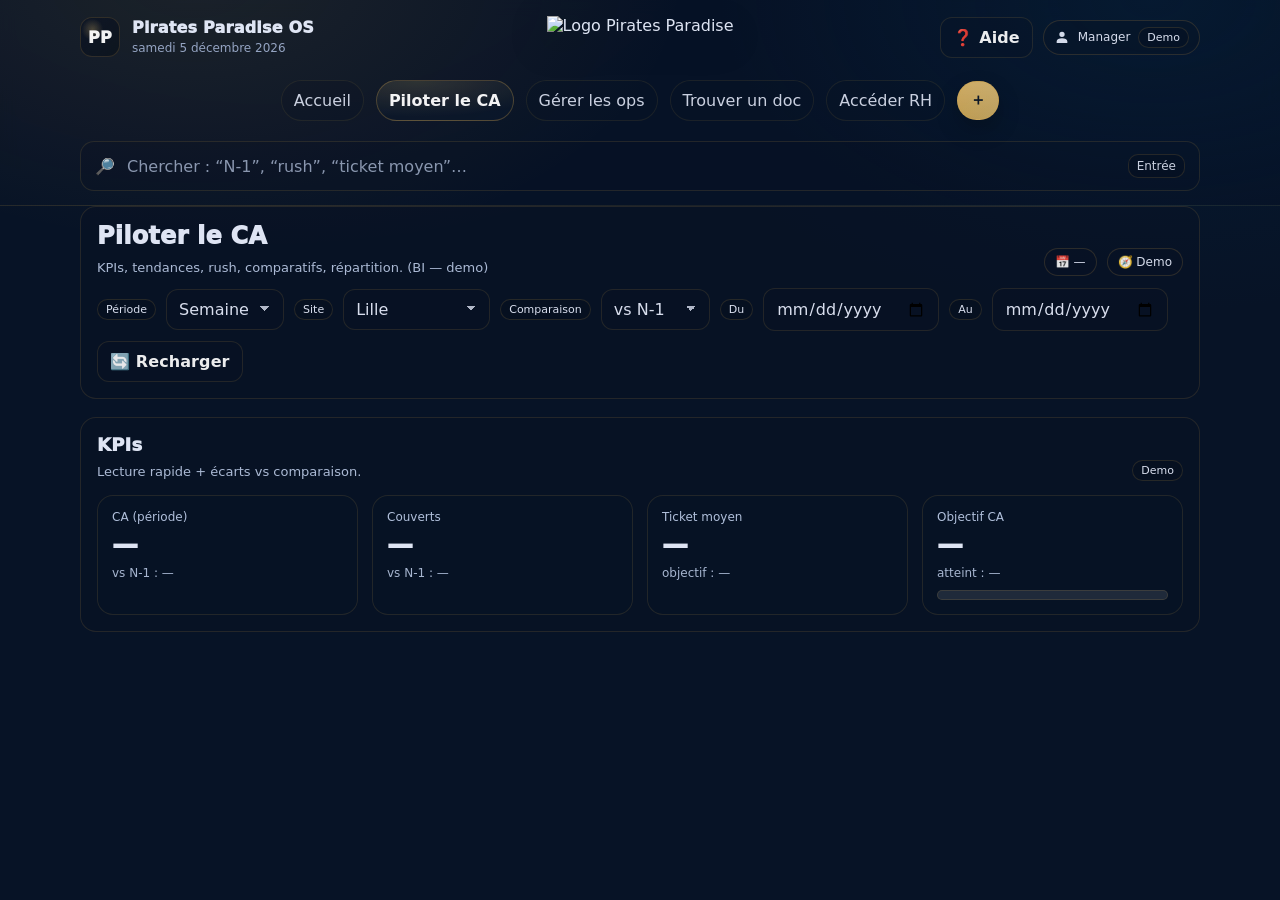
==== commit 3815aa0e: "Update ca.html" ====
--- a/ca.html
+++ b/ca.html
@@ -2,28 +2,26 @@
 <html lang="fr">
 <head>
   <!--
-  CA — Pirates Paradise OS (V1 BI avancée)
-  Objectif : page “direction / pilotage” très visuelle, avec filtres UI, KPIs, graphs, tableau vs N-1 + états (loading/empty/error).
+  CA — Pirates Paradise OS (V1 BI avancée + Date range)
+  - Filtres : période + restaurant + comparaison + calendrier (Du/Au)
+  - Graphs : Tendance CA (vs N-1), Répartition, Jours semaine, Heures de rush
+  - Tableau comparatif vs N-1
+  - Bloc Insights actionnables (demo)
 
   Dépendances :
-  - assets/app.css (design system commun)
-  - assets/app.js (nav active + menu + search + data hook)
-  - Chart.js via CDN (uniquement sur cette page)
+  - assets/app.css + assets/app.js
+  - Chart.js via CDN (uniquement cette page)
   -->
 
   <meta charset="utf-8" />
   <meta name="viewport" content="width=device-width,initial-scale=1" />
   <title>Pirates Paradise OS — Piloter le CA</title>
 
-  <link rel="stylesheet" href="./assets/app.css?v=os2">
-  <script src="./assets/app.js?v=os2" defer></script>
-
-  <!-- Charts -->
+  <link rel="stylesheet" href="./assets/app.css?v=os3">
+  <script src="./assets/app.js?v=os3" defer></script>
   <script src="https://cdn.jsdelivr.net/npm/chart.js@4.4.1/dist/chart.umd.min.js"></script>
 
-  <!-- CA ONLY -->
   <style>
-    /* Fond légèrement “pilotage” (soft, premium) */
     body{
       background:
         radial-gradient(1100px 620px at 20% -10%, rgba(207,163,74,.10), transparent 55%),
@@ -34,22 +32,10 @@
     .os-gap-lg{ margin-top:18px; }
     .os-section-pad{ padding:18px; }
 
-    .os-h1{
-      font-size:24px; line-height:1.15; margin:0;
-      font-weight:950; letter-spacing:.2px;
-    }
-    .os-h2{
-      font-size:18px; margin:0;
-      font-weight:950; letter-spacing:.2px;
-    }
-    .os-sub{
-      margin-top:8px;
-      color:rgba(180,195,222,.95);
-      font-size:13px;
-      line-height:1.35;
-    }
-
-    /* Pills / tags */
+    .os-h1{ font-size:24px; line-height:1.15; margin:0; font-weight:950; letter-spacing:.2px; }
+    .os-h2{ font-size:18px; margin:0; font-weight:950; letter-spacing:.2px; }
+    .os-sub{ margin-top:8px; color:rgba(180,195,222,.95); font-size:13px; line-height:1.35; }
+
     .os-pill{
       display:inline-flex; align-items:center; gap:8px;
       padding:6px 10px; border-radius:999px;
@@ -59,29 +45,29 @@
       font-size:12px; white-space:nowrap;
     }
     .os-tag{
-      font-size:11px;
-      padding:3px 8px;
-      border-radius:999px;
+      font-size:11px; padding:3px 8px; border-radius:999px;
       border:1px solid rgba(207,163,74,.16);
       background:rgba(5,11,20,.20);
       color:rgba(234,240,255,.92);
       white-space:nowrap;
     }
 
-    /* Layout grid */
+    /* Grid helpers */
     .os-grid{ display:grid; grid-template-columns:repeat(12,1fr); gap:14px; }
     .os-col-12{ grid-column:span 12; }
+    .os-col-8{ grid-column:span 12; } /* ✅ FIX graphique 1 */
     .os-col-6{ grid-column:span 12; }
     .os-col-4{ grid-column:span 12; }
     .os-col-3{ grid-column:span 12; }
 
     @media(min-width:980px){
+      .os-col-12{ grid-column:span 12; }
+      .os-col-8{ grid-column:span 8; } /* ✅ FIX graphique 1 */
       .os-col-6{ grid-column:span 6; }
       .os-col-4{ grid-column:span 4; }
       .os-col-3{ grid-column:span 3; }
     }
 
-    /* Soft card (cohérent avec index) */
     .os-card-soft{
       border:1px solid rgba(207,163,74,.14);
       background:rgba(10,19,36,.30);
@@ -90,7 +76,6 @@
       box-shadow:none;
     }
 
-    /* KPI mini-cards */
     .os-kpi{
       border:1px solid rgba(207,163,74,.14);
       background:rgba(7,19,38,.28);
@@ -102,15 +87,27 @@
     .os-kpi-value{ font-size:26px; font-weight:950; margin-top:6px; }
     .os-kpi-meta{ color:rgba(180,195,222,.92); font-size:12px; margin-top:6px; }
 
-    /* Filters bar */
+    .os-progress{
+      height:10px; border-radius:999px;
+      background:rgba(255,255,255,.10);
+      border:1px solid rgba(207,163,74,.16);
+      overflow:hidden;
+      margin-top:10px;
+    }
+    .os-progress > div{
+      height:100%; width:0%;
+      background:linear-gradient(90deg, rgba(207,163,74,1), rgba(227,190,108,.90));
+      border-radius:999px;
+      transition:width .4s ease;
+    }
+
+    /* Filters */
     .os-filters{
       display:flex; gap:10px; flex-wrap:wrap;
       align-items:center; justify-content:space-between;
       margin-top:12px;
     }
-    .os-filter-group{
-      display:flex; gap:10px; flex-wrap:wrap; align-items:center;
-    }
+    .os-filter-group{ display:flex; gap:10px; flex-wrap:wrap; align-items:center; }
     .os-select, .os-input{
       appearance:none;
       border:1px solid rgba(207,163,74,.14);
@@ -136,7 +133,7 @@
       background-repeat:no-repeat;
     }
 
-    /* Chart blocks */
+    /* Charts */
     .os-chart-wrap{
       border:1px solid rgba(207,163,74,.14);
       background:rgba(7,19,38,.22);
@@ -148,37 +145,25 @@
       flex-direction:column;
       gap:10px;
     }
+    .os-chart-wrap.sm{ height: 250px; }
     .os-chart-head{
-      display:flex;
-      justify-content:space-between;
-      align-items:flex-end;
-      gap:10px;
-      flex-wrap:wrap;
-    }
-    .os-chart-title{
-      font-weight:950;
-      letter-spacing:.2px;
-      font-size:13px;
-      color:rgba(234,240,255,.95);
-    }
-    .os-chart-sub{
-      font-size:12px;
-      color:rgba(180,195,222,.92);
-      margin-top:4px;
-    }
-    .os-canvas{
-      width:100% !important;
-      height: 200px !important;
-      display:block;
-    }
-
-    /* Secondary chart smaller */
-    .os-chart-wrap.sm{
-      height: 250px;
-    }
-    .os-canvas.sm{
-      height: 170px !important;
-    }
+      display:flex; justify-content:space-between; align-items:flex-end;
+      gap:10px; flex-wrap:wrap;
+    }
+    .os-chart-title{ font-weight:950; letter-spacing:.2px; font-size:13px; color:rgba(234,240,255,.95); }
+    .os-chart-sub{ font-size:12px; color:rgba(180,195,222,.92); margin-top:4px; }
+    .os-canvas{ width:100% !important; height: 200px !important; display:block; }
+    .os-canvas.sm{ height: 170px !important; }
+
+    /* Insights */
+    .os-insights{
+      border:1px solid rgba(207,163,74,.14);
+      background:linear-gradient(135deg, rgba(245,240,230,.12), rgba(10,19,36,.20));
+      border-radius:16px;
+      padding:16px;
+    }
+    .os-insights ul{ margin:10px 0 0 18px; padding:0; color:rgba(234,240,255,.90); }
+    .os-insights li{ margin:8px 0; color:rgba(180,195,222,.95); line-height:1.35; }
 
     /* Table */
     .os-table{
@@ -203,57 +188,27 @@
       font-weight:900;
       letter-spacing:.2px;
     }
-    .os-table td{
-      color:rgba(234,240,255,.92);
-    }
-
+    .os-table td{ color:rgba(234,240,255,.92); }
     .os-num{ text-align:right; white-space:nowrap; }
+
     .os-badge-good{
-      border:1px solid rgba(78, 203, 130, .25);
-      background:rgba(78, 203, 130, .10);
+      border:1px solid rgba(78,203,130,.25);
+      background:rgba(78,203,130,.10);
       padding:3px 8px;
       border-radius:999px;
       font-size:12px;
       white-space:nowrap;
     }
     .os-badge-bad{
-      border:1px solid rgba(255, 110, 110, .25);
-      background:rgba(255, 110, 110, .10);
+      border:1px solid rgba(255,110,110,.25);
+      background:rgba(255,110,110,.10);
       padding:3px 8px;
       border-radius:999px;
       font-size:12px;
       white-space:nowrap;
     }
 
-    /* States (loading/empty/error) */
-    .os-state{
-      border:1px dashed rgba(207,163,74,.22);
-      background:rgba(10,19,36,.20);
-      border-radius:16px;
-      padding:16px;
-      color:rgba(180,195,222,.95);
-      margin-top:14px;
-    }
-    .os-skel{
-      display:grid;
-      grid-template-columns:repeat(12,1fr);
-      gap:14px;
-      margin-top:12px;
-    }
-    .os-skel .b{
-      height:92px;
-      border-radius:16px;
-      border:1px solid rgba(207,163,74,.10);
-      background:linear-gradient(90deg, rgba(10,19,36,.18), rgba(13,26,49,.28), rgba(10,19,36,.18));
-      background-size: 200% 100%;
-      animation: shimmer 1.2s linear infinite;
-    }
-    @keyframes shimmer{
-      0%{ background-position: 0% 0%; }
-      100%{ background-position: 200% 0%; }
-    }
-
-    /* Footer (même logique que home) */
+    /* Footer */
     .os-footer{
       margin-top:18px;
       padding:14px;
@@ -270,7 +225,6 @@
     }
     .os-footer-actions{ display:flex; gap:10px; flex-wrap:wrap; }
 
-    /* Mobile safe */
     @media(max-width:900px){
       .search{ display:none; }
     }
@@ -279,10 +233,8 @@
 
 <body data-page="ca">
 
-  <!-- HEADER STICKY -->
   <header class="topbar">
     <div class="container topbar-inner" style="display:flex; align-items:center; gap:14px;">
-      <!-- Gauche : marque -->
       <div class="brand" style="flex:1; min-width:220px;">
         <div class="logo" aria-hidden="true">PP</div>
         <div>
@@ -291,7 +243,6 @@
         </div>
       </div>
 
-      <!-- Centre : logo image -->
       <div style="flex:0 0 auto; display:flex; justify-content:center; align-items:center;">
         <img
           src="https://lille.pirates-paradise.fr/wp-content/uploads/2025/08/col.png"
@@ -300,10 +251,8 @@
         />
       </div>
 
-      <!-- Droite : profil + aide (mock) -->
       <div style="flex:1; min-width:220px; display:flex; justify-content:flex-end; align-items:center; gap:10px;">
         <a class="btn" href="./docs.html" aria-label="Aide et documentation">❓ Aide</a>
-
         <div class="os-pill" role="button" tabindex="0" aria-label="Profil utilisateur (mock)">
           <svg width="16" height="16" viewBox="0 0 24 24" aria-hidden="true" focusable="false">
             <path fill="currentColor" d="M12 12a4 4 0 1 0-4-4a4 4 0 0 0 4 4m0 2c-4.42 0-8 2-8 4.5V21h16v-2.5c0-2.5-3.58-4.5-8-4.5"/>
@@ -314,7 +263,6 @@
       </div>
     </div>
 
-    <!-- Navigation principale (stable) -->
     <div class="container" style="padding-top:10px; padding-bottom:10px;">
       <nav aria-label="Navigation principale" style="display:flex; gap:12px; justify-content:center; flex-wrap:wrap; align-items:center;">
         <a class="nav-link" href="./index.html">Accueil</a>
@@ -323,17 +271,10 @@
         <a class="nav-link" href="./docs.html">Trouver un doc</a>
         <a class="nav-link" href="./rh.html">Accéder RH</a>
 
-        <button
-          id="moreBtn"
-          type="button"
-          class="btn primary"
-          aria-expanded="false"
-          aria-controls="moreMenu"
-          style="border-radius:999px; padding:8px 12px;"
-        >＋</button>
+        <button id="moreBtn" type="button" class="btn primary" aria-expanded="false" aria-controls="moreMenu"
+          style="border-radius:999px; padding:8px 12px;">＋</button>
       </nav>
 
-      <!-- Menu secondaire -->
       <div id="moreMenu" class="card" style="display:none; margin-top:12px; box-shadow:none;" role="region" aria-label="Menu secondaire">
         <div class="muted">Raccourcis</div>
         <div style="display:flex; gap:10px; flex-wrap:wrap; margin-top:10px;">
@@ -344,33 +285,25 @@
       </div>
     </div>
 
-    <!-- Search UI -->
     <div class="container" style="padding-bottom:14px;">
       <div class="search">
         <div class="searchbox" style="width:100%;" role="search">
           🔎
-          <input
-            id="searchInput"
-            type="search"
-            placeholder="Chercher : “semaine”, “N-1”, “ticket moyen”, “couverts”…"
-            aria-label="Recherche"
-            autocomplete="off"
-          />
+          <input id="searchInput" type="search" placeholder="Chercher : “N-1”, “rush”, “ticket moyen”…"
+            aria-label="Recherche" autocomplete="off" />
           <span class="kbd">Entrée</span>
         </div>
       </div>
     </div>
   </header>
 
-  <!-- MAIN -->
   <main class="container">
 
-    <!-- HERO -->
     <section class="os-card-soft os-section-pad" aria-label="Résumé CA">
       <div style="display:flex; justify-content:space-between; align-items:flex-end; gap:12px; flex-wrap:wrap;">
         <div>
           <h1 class="os-h1">Piloter le CA</h1>
-          <div class="os-sub">KPIs, tendances, comparatifs N-1, répartition. (BI avancée — demo)</div>
+          <div class="os-sub">KPIs, tendances, rush, comparatifs, répartition. (BI — demo)</div>
         </div>
         <div style="display:flex; gap:10px; flex-wrap:wrap;">
           <span class="os-pill" id="badgePeriod" aria-label="Période">📅 —</span>
@@ -378,7 +311,6 @@
         </div>
       </div>
 
-      <!-- Filters -->
       <div class="os-filters" aria-label="Filtres">
         <div class="os-filter-group">
           <label class="os-tag" for="f_period">Période</label>
@@ -397,39 +329,28 @@
           <label class="os-tag" for="f_compare">Comparaison</label>
           <select class="os-select" id="f_compare" aria-label="Choisir la comparaison">
             <option value="n1" selected>vs N-1</option>
-            <option value="n2">vs N-2 (demo)</option>
             <option value="none">Aucune</option>
           </select>
+
+          <!-- ✅ Date range -->
+          <label class="os-tag" for="f_start">Du</label>
+          <input class="os-input" id="f_start" type="date" aria-label="Date de début" />
+
+          <label class="os-tag" for="f_end">Au</label>
+          <input class="os-input" id="f_end" type="date" aria-label="Date de fin" />
         </div>
 
         <div class="os-filter-group">
           <button class="btn" id="btnReload" type="button" aria-label="Recharger les données">🔄 Recharger</button>
-          <button class="btn" id="btnState" type="button" aria-label="Changer l’état (demo)">🧪 État: <span id="stateLabel">OK</span></button>
         </div>
       </div>
     </section>
 
-    <!-- STATES (demo) -->
-    <section id="stateBox" class="os-state hidden" aria-label="État">
-      <div style="font-weight:900; letter-spacing:.2px;" id="stateTitle">—</div>
-      <div style="margin-top:6px;" id="stateMsg">—</div>
-
-      <div class="os-skel" id="skeleton" aria-label="Chargement" style="display:none;">
-        <div class="b os-col-3"></div>
-        <div class="b os-col-3"></div>
-        <div class="b os-col-3"></div>
-        <div class="b os-col-3"></div>
-        <div class="b os-col-6" style="height:220px;"></div>
-        <div class="b os-col-6" style="height:220px;"></div>
-      </div>
-    </section>
-
-    <!-- KPIs -->
     <section class="os-card-soft os-section-pad os-gap-lg" aria-label="KPIs">
       <div style="display:flex; justify-content:space-between; align-items:flex-end; gap:12px; flex-wrap:wrap;">
         <div>
           <h2 class="os-h2">KPIs</h2>
-          <div class="os-sub">Lecture rapide + écarts vs comparaison sélectionnée.</div>
+          <div class="os-sub">Lecture rapide + écarts vs comparaison.</div>
         </div>
         <span class="os-tag">Demo</span>
       </div>
@@ -442,7 +363,7 @@
         </div>
 
         <div class="os-kpi os-col-3">
-          <div class="os-kpi-label">Couverts (période)</div>
+          <div class="os-kpi-label">Couverts</div>
           <div class="os-kpi-value" id="kpi_cov">—</div>
           <div class="os-kpi-meta" id="kpi_cov_meta">vs N-1 : —</div>
         </div>
@@ -463,475 +384,3 @@
         </div>
       </div>
     </section>
-    <!-- GRAPHS -->
-    <section class="os-grid os-gap-lg" aria-label="Graphiques">
-      <!-- Trend line -->
-      <div class="os-chart-wrap os-col-8" aria-label="Tendance CA">
-        <div class="os-chart-head">
-          <div>
-            <div class="os-chart-title">Tendance CA — période</div>
-            <div class="os-chart-sub">Courbe + comparaison (si activée). Discret, sans légende lourde.</div>
-          </div>
-          <span class="os-tag">Demo</span>
-        </div>
-        <canvas id="chartTrend" class="os-canvas" aria-label="Graphique tendance CA"></canvas>
-      </div>
-
-      <!-- Donut -->
-      <div class="os-chart-wrap sm os-col-4" aria-label="Répartition CA">
-        <div class="os-chart-head">
-          <div>
-            <div class="os-chart-title">Répartition CA</div>
-            <div class="os-chart-sub">Bar / Cuisine / Events</div>
-          </div>
-          <span class="os-tag">Demo</span>
-        </div>
-        <canvas id="chartSplit" class="os-canvas sm" aria-label="Graphique répartition CA"></canvas>
-      </div>
-
-      <!-- Bar: weekday performance -->
-      <div class="os-chart-wrap os-col-12" aria-label="Performance par jour">
-        <div class="os-chart-head">
-          <div>
-            <div class="os-chart-title">Performance — par jour (semaine)</div>
-            <div class="os-chart-sub">Comparaison simple des jours (utile pour décision planning / animation).</div>
-          </div>
-          <span class="os-tag">Demo</span>
-        </div>
-        <canvas id="chartWeekdays" class="os-canvas" aria-label="Graphique performance par jour"></canvas>
-      </div>
-    </section>
-
-    <!-- TABLEAU COMPARATIF -->
-    <section class="os-card-soft os-section-pad os-gap-lg" aria-label="Tableau comparatif">
-      <div style="display:flex; justify-content:space-between; align-items:flex-end; gap:12px; flex-wrap:wrap;">
-        <div>
-          <h2 class="os-h2">Comparatif vs N-1</h2>
-          <div class="os-sub">Synthèse actionnable : where to focus.</div>
-        </div>
-        <span class="os-tag">Demo</span>
-      </div>
-
-      <table class="os-table" aria-label="Tableau comparatif CA">
-        <thead>
-          <tr>
-            <th>Indicateur</th>
-            <th class="os-num">Période</th>
-            <th class="os-num">N-1</th>
-            <th class="os-num">Écart</th>
-            <th>Lecture</th>
-          </tr>
-        </thead>
-        <tbody id="tableBody">
-          <!-- injecté par JS -->
-        </tbody>
-      </table>
-
-      <div class="os-sub" style="margin-top:12px;">
-        Astuce : si l’écart CA est négatif mais le ticket moyen monte, alors ton levier est souvent la fréquentation (couverts).
-      </div>
-    </section>
-
-    <!-- FOOTER : Support intranet -->
-    <footer class="os-footer" aria-label="Pied de page">
-      <div>
-        <div style="font-weight:900; letter-spacing:.2px;">Support intranet : Augustin (Admin OS)</div>
-        <div style="margin-top:4px;">
-          Version : <strong id="osVersion">v0.2</strong> • Dernière MAJ : <strong id="osUpdated">—</strong>
-        </div>
-      </div>
-
-      <div class="os-footer-actions" aria-label="Actions support">
-        <a
-          class="btn"
-          href="mailto:augustin@pirates-paradise.fr?subject=Bug%20intranet%20Pirates%20Paradise%20OS"
-          aria-label="Signaler un bug par email"
-        >🐛 Signaler un bug</a>
-
-        <a
-          class="btn primary"
-          href="mailto:augustin@pirates-paradise.fr?subject=Demande%20d%E2%80%99acc%C3%A8s%20intranet"
-          aria-label="Demander un accès par email"
-        >🔐 Demander un accès</a>
-      </div>
-    </footer>
-
-  </main>
-
-  <!-- CA JS (mock + états + charts) -->
-  <script>
-    (function () {
-      // =========================
-      // MOCK DATA (remplaçable plus tard par fetch)
-      // =========================
-      const MOCK = {
-        meta: { version: "v0.2", updated_at: "2026-01-29", source: "Demo" },
-        periods: {
-          day: {
-            label: "Aujourd’hui",
-            ca: 18581.37, ca_n1: 17172.40,
-            covers: 629, covers_n1: 649,
-            tm: 27.15, tm_goal: 28.00,
-            goal_ca: 22000
-          },
-          week: {
-            label: "Semaine (à date)",
-            ca: 7317.84, ca_n1: 6027.83,
-            covers: 264, covers_n1: 241,
-            tm: 27.72, tm_goal: 28.00,
-            goal_ca: 8500
-          },
-          month: {
-            label: "Mois (à date)",
-            ca: 208889.09, ca_n1: 226399.04,
-            covers: 7550, covers_n1: 7920,
-            tm: 27.67, tm_goal: 28.00,
-            goal_ca: 230000
-          }
-        },
-
-        // Courbes (ex. semaine)
-        series: {
-          day: {
-            labels: ["12h","13h","14h","15h","16h","17h","18h","19h","20h","21h","22h"],
-            ca:     [420,  980,  1210, 870, 620, 740, 1100, 2650, 5200, 4280, 1530],
-            ca_n1:  [380,  910,  1090, 920, 600, 690, 980,  2400, 4900, 4000, 1410]
-          },
-          week: {
-            labels: ["Lun","Mar","Mer","Jeu","Ven","Sam","Dim"],
-            ca:     [920,  1010, 1150, 980, 1420, 1850, 1988],
-            ca_n1:  [840,  920,  1080, 940, 1280, 1750, 1258]
-          },
-          month: {
-            labels: ["S1","S2","S3","S4"],
-            ca:     [52000, 58000, 51000, 48889],
-            ca_n1:  [56000, 60000, 54000, 56399]
-          }
-        },
-
-        // Répartition CA
-        split: { labels: ["Bar", "Cuisine", "Events"], values: [34, 56, 10] }
-      };
-
-      // =========================
-      // Utils
-      // =========================
-      const $ = (s) => document.querySelector(s);
-
-      function fmtEUR(n){
-        return new Intl.NumberFormat("fr-FR", { style:"currency", currency:"EUR" }).format(Number(n));
-      }
-      function fmtNum(n){
-        return new Intl.NumberFormat("fr-FR").format(Number(n));
-      }
-      function pct(a, b){
-        if (!b) return 0;
-        return ((a - b) / b) * 100;
-      }
-      function fmtPct(n){
-        const sign = n > 0 ? "+" : "";
-        return `${sign}${n.toFixed(1)}%`;
-      }
-
-      // =========================
-      // State machine (OK / LOADING / EMPTY / ERROR)
-      // =========================
-      const STATES = ["OK","LOADING","EMPTY","ERROR"];
-      let stateIndex = 0;
-
-      function setState(s){
-        const box = $("#stateBox");
-        const skel = $("#skeleton");
-        const title = $("#stateTitle");
-        const msg = $("#stateMsg");
-
-        $("#stateLabel").textContent = s;
-
-        if (s === "OK") {
-          box.classList.add("hidden");
-          skel.style.display = "none";
-          return;
-        }
-
-        box.classList.remove("hidden");
-
-        if (s === "LOADING"){
-          title.textContent = "Chargement…";
-          msg.textContent = "On récupère les données (demo).";
-          skel.style.display = "grid";
-        } else if (s === "EMPTY"){
-          title.textContent = "Aucune donnée pour cette période.";
-          msg.textContent = "Vérifie les filtres, ou attends l’alimentation automatique.";
-          skel.style.display = "none";
-        } else if (s === "ERROR"){
-          title.textContent = "Erreur de données.";
-          msg.textContent = "Source indisponible (demo). Réessaie plus tard.";
-          skel.style.display = "none";
-        }
-      }
-
-      // =========================
-      // Charts
-      // =========================
-      let trendChart = null;
-      let splitChart = null;
-      let weekdaysChart = null;
-
-      function destroyCharts(){
-        [trendChart, splitChart, weekdaysChart].forEach(c => { try { c && c.destroy(); } catch(e){} });
-        trendChart = splitChart = weekdaysChart = null;
-      }
-
-      function renderCharts(period, compareMode){
-        destroyCharts();
-
-        const s = MOCK.series[period];
-        const showCompare = compareMode !== "none";
-
-        // Tendance
-        trendChart = new Chart($("#chartTrend"), {
-          type: "line",
-          data: {
-            labels: s.labels,
-            datasets: [
-              { label: "Période", data: s.ca, borderWidth: 2, tension: 0.35, fill: false },
-              ...(showCompare ? [{ label:"N-1", data: s.ca_n1, borderWidth: 2, tension: 0.35, fill: false }] : [])
-            ]
-          },
-          options: {
-            responsive: true,
-            maintainAspectRatio: false,
-            plugins: { legend: { display: false } },
-            scales: {
-              x: {
-                ticks: { color: "rgba(180,195,222,.85)", font: { size: 11 } },
-                grid: { color: "rgba(207,163,74,.08)" }
-              },
-              y: {
-                ticks: { color: "rgba(180,195,222,.85)", font: { size: 11 } },
-                grid: { color: "rgba(207,163,74,.08)" }
-              }
-            }
-          }
-        });
-
-        // Donut split
-        splitChart = new Chart($("#chartSplit"), {
-          type: "doughnut",
-          data: {
-            labels: MOCK.split.labels,
-            datasets: [{ data: MOCK.split.values, borderWidth: 0 }]
-          },
-          options: {
-            responsive: true,
-            maintainAspectRatio: false,
-            cutout: "68%",
-            plugins: { legend: { display: false } }
-          }
-        });
-
-        // Bar weekdays (utilise série week même si période autre)
-        const w = MOCK.series.week;
-        weekdaysChart = new Chart($("#chartWeekdays"), {
-          type: "bar",
-          data: {
-            labels: w.labels,
-            datasets: [{ label:"CA", data: w.ca, borderWidth: 0 }]
-          },
-          options: {
-            responsive: true,
-            maintainAspectRatio: false,
-            plugins: { legend: { display: false } },
-            scales: {
-              x: {
-                ticks: { color: "rgba(180,195,222,.85)", font: { size: 11 } },
-                grid: { display: false }
-              },
-              y: {
-                ticks: { color: "rgba(180,195,222,.85)", font: { size: 11 } },
-                grid: { color: "rgba(207,163,74,.08)" }
-              }
-            }
-          }
-        });
-      }
-      // =========================
-      // Render KPI + table
-      // =========================
-      function renderKPIs(periodKey, compareMode){
-        const p = MOCK.periods[periodKey];
-
-        $("#badgePeriod").textContent = `📅 ${p.label}`;
-        $("#badgeSource").textContent = `🧭 ${MOCK.meta.source}`;
-
-        $("#osVersion").textContent = MOCK.meta.version;
-        $("#osUpdated").textContent = MOCK.meta.updated_at;
-
-        const ca = p.ca;
-        const ca_n1 = compareMode === "none" ? null : p.ca_n1;
-        const covers = p.covers;
-        const covers_n1 = compareMode === "none" ? null : p.covers_n1;
-        const tm = p.tm;
-        const tm_goal = p.tm_goal;
-        const goal = p.goal_ca;
-
-        $("#kpi_ca").textContent = fmtEUR(ca);
-        $("#kpi_cov").textContent = fmtNum(covers);
-        $("#kpi_tm").textContent = fmtEUR(tm);
-        $("#kpi_goal").textContent = fmtEUR(goal);
-
-        // metas
-        $("#kpi_ca_meta").textContent = (ca_n1 == null)
-          ? "comparaison : —"
-          : `vs N-1 : ${fmtPct(pct(ca, ca_n1))}`;
-
-        $("#kpi_cov_meta").textContent = (covers_n1 == null)
-          ? "comparaison : —"
-          : `vs N-1 : ${fmtPct(pct(covers, covers_n1))}`;
-
-        $("#kpi_tm_meta").textContent = `objectif : ${fmtEUR(tm_goal)}`;
-
-        const achieved = Math.max(0, Math.min(100, (ca / goal) * 100));
-        $("#kpi_goal_meta").textContent = `atteint : ${achieved.toFixed(0)}%`;
-        $("#goalBar").style.width = achieved.toFixed(0) + "%";
-      }
-
-      function row(label, cur, prev, note){
-        const d = pct(cur, prev);
-        const isGood = d >= 0;
-        const badge = isGood
-          ? `<span class="os-badge-good">${fmtPct(d)}</span>`
-          : `<span class="os-badge-bad">${fmtPct(d)}</span>`;
-
-        return `
-          <tr>
-            <td style="font-weight:900;">${label}</td>
-            <td class="os-num">${cur}</td>
-            <td class="os-num">${prev}</td>
-            <td class="os-num">${badge}</td>
-            <td style="color:rgba(180,195,222,.95)">${note}</td>
-          </tr>
-        `;
-      }
-
-      function renderTable(periodKey, compareMode){
-        const p = MOCK.periods[periodKey];
-        const tb = $("#tableBody");
-
-        if (compareMode === "none"){
-          tb.innerHTML = `
-            <tr>
-              <td colspan="5" style="color:rgba(180,195,222,.95);">
-                Comparaison désactivée. Active “vs N-1” dans les filtres pour voir les écarts.
-              </td>
-            </tr>
-          `;
-          return;
-        }
-
-        const ca = p.ca, ca_n1 = p.ca_n1;
-        const cov = p.covers, cov_n1 = p.covers_n1;
-        const tm = p.tm, tm_n1 = (p.covers_n1 ? (p.ca_n1 / p.covers_n1) : p.tm);
-
-        tb.innerHTML = [
-          row(
-            "CA",
-            fmtEUR(ca),
-            fmtEUR(ca_n1),
-            "Indicateur principal direction."
-          ),
-          row(
-            "Couverts",
-            fmtNum(cov),
-            fmtNum(cov_n1),
-            "Si baisse : levier animation, résa, cadence service."
-          ),
-          row(
-            "Ticket moyen",
-            fmtEUR(tm),
-            fmtEUR(tm_n1),
-            "Si hausse : upsell OK. Si baisse : revoir bundles / menus."
-          )
-        ].join("");
-      }
-
-      // =========================
-      // “Fetch” demo (simulate)
-      // =========================
-      function simulateLoad(periodKey, compareMode){
-        // si on est en LOADING -> affiche skeleton 900ms puis OK
-        setState("LOADING");
-        setTimeout(() => {
-          // ici tu pourrais brancher fetch() plus tard
-          setState("OK");
-          renderKPIs(periodKey, compareMode);
-          renderTable(periodKey, compareMode);
-          renderCharts(periodKey, compareMode);
-        }, 900);
-      }
-
-      // =========================
-      // Init
-      // =========================
-      function init(){
-        // Default state
-        const periodKey = $("#f_period").value;
-        const compareMode = $("#f_compare").value;
-
-        // First render
-        renderKPIs(periodKey, compareMode);
-        renderTable(periodKey, compareMode);
-        renderCharts(periodKey, compareMode);
-
-        // State demo toggle
-        $("#btnState").addEventListener("click", () => {
-          stateIndex = (stateIndex + 1) % STATES.length;
-          const s = STATES[stateIndex];
-          setState(s);
-
-          // si on repasse à OK, on rerender
-          if (s === "OK"){
-            renderKPIs($("#f_period").value, $("#f_compare").value);
-            renderTable($("#f_period").value, $("#f_compare").value);
-            renderCharts($("#f_period").value, $("#f_compare").value);
-          }
-        });
-
-        // Reload
-        $("#btnReload").addEventListener("click", () => {
-          const p = $("#f_period").value;
-          const c = $("#f_compare").value;
-          simulateLoad(p, c);
-        });
-
-        // Filters change -> rerender (sans “loading”)
-        $("#f_period").addEventListener("change", () => {
-          const p = $("#f_period").value;
-          const c = $("#f_compare").value;
-          renderKPIs(p, c);
-          renderTable(p, c);
-          renderCharts(p, c);
-        });
-
-        $("#f_compare").addEventListener("change", () => {
-          const p = $("#f_period").value;
-          const c = $("#f_compare").value;
-          renderKPIs(p, c);
-          renderTable(p, c);
-          renderCharts(p, c);
-        });
-
-        // Initial badges
-        $("#badgePeriod").textContent = `📅 ${MOCK.periods[$("#f_period").value].label}`;
-        $("#badgeSource").textContent = `🧭 ${MOCK.meta.source}`;
-
-        // Ensure state OK by default
-        setState("OK");
-      }
-
-      init();
-    })();
-  </script>
-
-</body>
-</html>
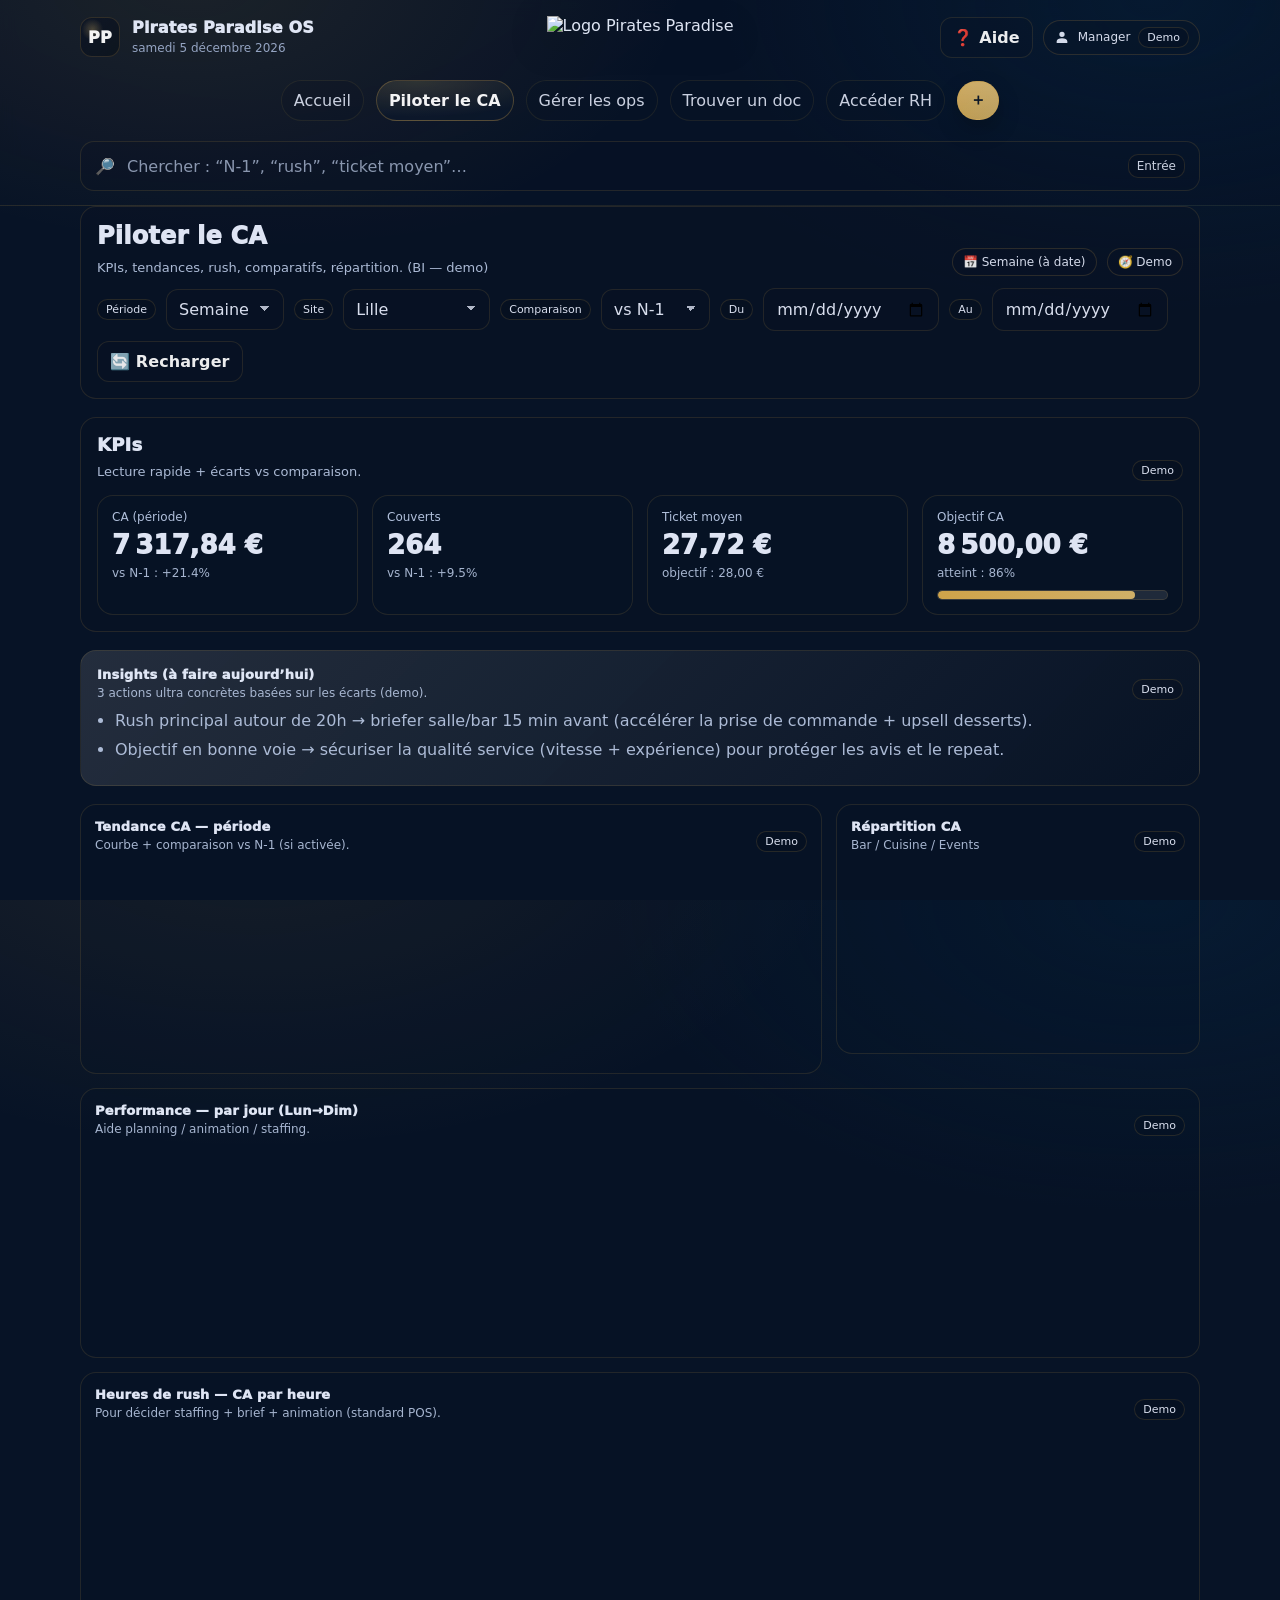
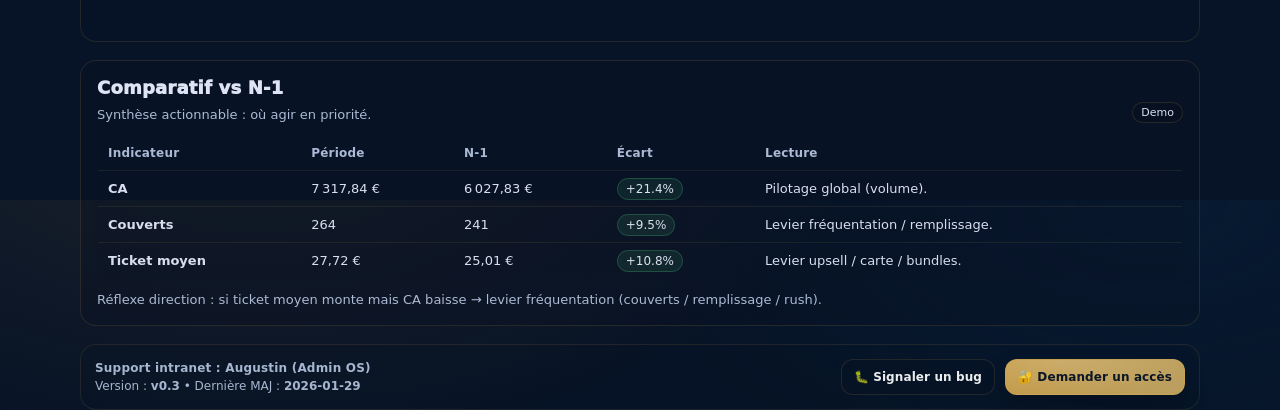
==== commit 83e3835e: "Update ca.html" ====
--- a/ca.html
+++ b/ca.html
@@ -384,3 +384,468 @@
         </div>
       </div>
     </section>
+    <!-- INSIGHTS -->
+    <section class="os-insights os-gap-lg" aria-label="Insights direction">
+      <div style="display:flex; justify-content:space-between; align-items:flex-end; gap:12px; flex-wrap:wrap;">
+        <div>
+          <div class="os-chart-title">Insights (à faire aujourd’hui)</div>
+          <div class="os-chart-sub">3 actions ultra concrètes basées sur les écarts (demo).</div>
+        </div>
+        <span class="os-tag">Demo</span>
+      </div>
+      <ul id="insightsList">
+        <li>—</li>
+      </ul>
+    </section>
+
+    <!-- GRAPHS -->
+    <section class="os-grid os-gap-lg" aria-label="Graphiques">
+
+      <!-- Trend line (FIX layout) -->
+      <div class="os-chart-wrap os-col-8" aria-label="Tendance CA">
+        <div class="os-chart-head">
+          <div>
+            <div class="os-chart-title">Tendance CA — période</div>
+            <div class="os-chart-sub">Courbe + comparaison vs N-1 (si activée).</div>
+          </div>
+          <span class="os-tag">Demo</span>
+        </div>
+        <canvas id="chartTrend" class="os-canvas" aria-label="Graphique tendance CA"></canvas>
+      </div>
+
+      <!-- Donut split -->
+      <div class="os-chart-wrap sm os-col-4" aria-label="Répartition CA">
+        <div class="os-chart-head">
+          <div>
+            <div class="os-chart-title">Répartition CA</div>
+            <div class="os-chart-sub">Bar / Cuisine / Events</div>
+          </div>
+          <span class="os-tag">Demo</span>
+        </div>
+        <canvas id="chartSplit" class="os-canvas sm" aria-label="Graphique répartition CA"></canvas>
+      </div>
+
+      <!-- Day of week -->
+      <div class="os-chart-wrap os-col-12" aria-label="Performance par jour">
+        <div class="os-chart-head">
+          <div>
+            <div class="os-chart-title">Performance — par jour (Lun→Dim)</div>
+            <div class="os-chart-sub">Aide planning / animation / staffing.</div>
+          </div>
+          <span class="os-tag">Demo</span>
+        </div>
+        <canvas id="chartWeekdays" class="os-canvas" aria-label="Graphique performance par jour"></canvas>
+      </div>
+
+      <!-- Rush hours -->
+      <div class="os-chart-wrap os-col-12" aria-label="Heures de rush">
+        <div class="os-chart-head">
+          <div>
+            <div class="os-chart-title">Heures de rush — CA par heure</div>
+            <div class="os-chart-sub">Pour décider staffing + brief + animation (standard POS).</div>
+          </div>
+          <span class="os-tag">Demo</span>
+        </div>
+        <canvas id="chartRush" class="os-canvas" aria-label="Graphique CA par heure"></canvas>
+      </div>
+
+    </section>
+
+    <!-- TABLEAU COMPARATIF -->
+    <section class="os-card-soft os-section-pad os-gap-lg" aria-label="Tableau comparatif">
+      <div style="display:flex; justify-content:space-between; align-items:flex-end; gap:12px; flex-wrap:wrap;">
+        <div>
+          <h2 class="os-h2">Comparatif vs N-1</h2>
+          <div class="os-sub">Synthèse actionnable : où agir en priorité.</div>
+        </div>
+        <span class="os-tag">Demo</span>
+      </div>
+
+      <table class="os-table" aria-label="Tableau comparatif CA">
+        <thead>
+          <tr>
+            <th>Indicateur</th>
+            <th class="os-num">Période</th>
+            <th class="os-num">N-1</th>
+            <th class="os-num">Écart</th>
+            <th>Lecture</th>
+          </tr>
+        </thead>
+        <tbody id="tableBody"></tbody>
+      </table>
+
+      <div class="os-sub" style="margin-top:12px;">
+        Réflexe direction : si ticket moyen monte mais CA baisse → levier fréquentation (couverts / remplissage / rush).
+      </div>
+    </section>
+
+    <!-- FOOTER -->
+    <footer class="os-footer" aria-label="Pied de page">
+      <div>
+        <div style="font-weight:900; letter-spacing:.2px;">Support intranet : Augustin (Admin OS)</div>
+        <div style="margin-top:4px;">
+          Version : <strong id="osVersion">v0.3</strong> • Dernière MAJ : <strong id="osUpdated">—</strong>
+        </div>
+      </div>
+
+      <div class="os-footer-actions" aria-label="Actions support">
+        <a class="btn"
+           href="mailto:augustin@pirates-paradise.fr?subject=Bug%20intranet%20Pirates%20Paradise%20OS"
+           aria-label="Signaler un bug par email">🐛 Signaler un bug</a>
+
+        <a class="btn primary"
+           href="mailto:augustin@pirates-paradise.fr?subject=Demande%20d%E2%80%99acc%C3%A8s%20intranet"
+           aria-label="Demander un accès par email">🔐 Demander un accès</a>
+      </div>
+    </footer>
+
+  </main>
+  <script>
+    (function () {
+      const $ = (s) => document.querySelector(s);
+
+      // =========================
+      // MOCK DATA (base)
+      // =========================
+      const MOCK = {
+        meta: { version: "v0.3", updated_at: "2026-01-29", source: "Demo" },
+
+        periods: {
+          day:  { label:"Aujourd’hui",      ca:18581.37, ca_n1:17172.40, covers:629, covers_n1:649, tm:27.15, tm_goal:28.00, goal_ca:22000 },
+          week: { label:"Semaine (à date)", ca:7317.84,  ca_n1:6027.83,  covers:264, covers_n1:241, tm:27.72, tm_goal:28.00, goal_ca:8500  },
+          month:{ label:"Mois (à date)",    ca:208889.09,ca_n1:226399.04,covers:7550,covers_n1:7920,tm:27.67, tm_goal:28.00, goal_ca:230000 }
+        },
+
+        series: {
+          day: {
+            labels:["12h","13h","14h","15h","16h","17h","18h","19h","20h","21h","22h"],
+            ca:[420,980,1210,870,620,740,1100,2650,5200,4280,1530],
+            ca_n1:[380,910,1090,920,600,690,980,2400,4900,4000,1410]
+          },
+          week: {
+            labels:["Lun","Mar","Mer","Jeu","Ven","Sam","Dim"],
+            ca:[920,1010,1150,980,1420,1850,1988],
+            ca_n1:[840,920,1080,940,1280,1750,1258]
+          },
+          month: {
+            labels:["S1","S2","S3","S4"],
+            ca:[52000,58000,51000,48889],
+            ca_n1:[56000,60000,54000,56399]
+          }
+        },
+
+        split: { labels:["Bar","Cuisine","Events"], values:[34,56,10] }
+      };
+
+      // =========================
+      // Utils
+      // =========================
+      function fmtEUR(n){
+        return new Intl.NumberFormat("fr-FR",{style:"currency",currency:"EUR"}).format(Number(n));
+      }
+      function fmtNum(n){
+        return new Intl.NumberFormat("fr-FR").format(Number(n));
+      }
+      function pct(a,b){ if(!b) return 0; return ((a-b)/b)*100; }
+      function fmtPct(n){ const s=n>0?"+":""; return `${s}${n.toFixed(1)}%`; }
+
+      function formatRange(start,end,fallbackLabel){
+        if(start && end) return `📅 ${start} → ${end}`;
+        if(start && !end) return `📅 Dès ${start}`;
+        if(!start && end) return `📅 Jusqu’au ${end}`;
+        return `📅 ${fallbackLabel}`;
+      }
+
+      function daysBetween(a,b){
+        const d1 = new Date(a), d2 = new Date(b);
+        const ms = d2.getTime() - d1.getTime();
+        return Math.max(0, Math.round(ms / 86400000));
+      }
+
+      // Génère une série “custom” (demo) à partir du range
+      function buildCustomSeries(start,end){
+        const n = Math.min(31, Math.max(2, daysBetween(start,end)+1));
+        const labels = [];
+        const ca = [];
+        const ca_n1 = [];
+        for(let i=0;i<n;i++){
+          const d = new Date(start);
+          d.setDate(d.getDate()+i);
+          labels.push(d.toLocaleDateString("fr-FR",{day:"2-digit",month:"short"}));
+
+          // valeurs demo (réalistes)
+          const base = 1400 + Math.sin(i/2)*220 + (Math.random()*160);
+          const val = Math.max(650, base);
+          ca.push(Math.round(val));
+
+          const baseN1 = val * (0.92 + Math.random()*0.10);
+          ca_n1.push(Math.round(baseN1));
+        }
+        return { labels, ca, ca_n1 };
+      }
+
+      // =========================
+      // Charts
+      // =========================
+      let trendChart=null, splitChart=null, weekdaysChart=null, rushChart=null;
+
+      function destroyCharts(){
+        [trendChart,splitChart,weekdaysChart,rushChart].forEach(c=>{ try{ c&&c.destroy(); }catch(e){} });
+        trendChart=splitChart=weekdaysChart=rushChart=null;
+      }
+
+      function baseScales(){
+        return {
+          x:{ ticks:{ color:"rgba(180,195,222,.85)", font:{size:11} }, grid:{ color:"rgba(207,163,74,.08)" } },
+          y:{ ticks:{ color:"rgba(180,195,222,.85)", font:{size:11} }, grid:{ color:"rgba(207,163,74,.08)" } }
+        };
+      }
+
+      function renderCharts(periodKey, compareMode, customSeries){
+        destroyCharts();
+        const showCompare = compareMode !== "none";
+
+        // Trend source
+        const s = customSeries || MOCK.series[periodKey];
+
+        trendChart = new Chart($("#chartTrend"), {
+          type:"line",
+          data:{
+            labels:s.labels,
+            datasets:[
+              { label:"Période", data:s.ca, borderWidth:2, tension:.35, fill:false },
+              ...(showCompare ? [{ label:"N-1", data:s.ca_n1, borderWidth:2, tension:.35, fill:false }] : [])
+            ]
+          },
+          options:{
+            responsive:true,
+            maintainAspectRatio:false,
+            plugins:{ legend:{ display:false } },
+            scales: baseScales()
+          }
+        });
+
+        splitChart = new Chart($("#chartSplit"), {
+          type:"doughnut",
+          data:{ labels:MOCK.split.labels, datasets:[{ data:MOCK.split.values, borderWidth:0 }] },
+          options:{ responsive:true, maintainAspectRatio:false, cutout:"68%", plugins:{ legend:{ display:false } } }
+        });
+
+        // Weekdays (toujours utile resto)
+        const w = MOCK.series.week;
+        weekdaysChart = new Chart($("#chartWeekdays"), {
+          type:"bar",
+          data:{ labels:w.labels, datasets:[{ data:w.ca, borderWidth:0 }] },
+          options:{
+            responsive:true, maintainAspectRatio:false,
+            plugins:{ legend:{ display:false } },
+            scales:{
+              x:{ ticks:{ color:"rgba(180,195,222,.85)", font:{size:11} }, grid:{ display:false } },
+              y:{ ticks:{ color:"rgba(180,195,222,.85)", font:{size:11} }, grid:{ color:"rgba(207,163,74,.08)" } }
+            }
+          }
+        });
+
+        // Rush hours (standard POS : hour/daypart)
+        const r = MOCK.series.day; // demo “par heure”
+        rushChart = new Chart($("#chartRush"), {
+          type:"line",
+          data:{ labels:r.labels, datasets:[{ data:r.ca, borderWidth:2, tension:.35, fill:false }] },
+          options:{
+            responsive:true, maintainAspectRatio:false,
+            plugins:{ legend:{ display:false } },
+            scales: baseScales()
+          }
+        });
+      }
+
+      // =========================
+      // KPIs + Table + Insights
+      // =========================
+      function renderKPIs(periodKey, compareMode, customSeries){
+        const p = MOCK.periods[periodKey];
+
+        const start = $("#f_start").value;
+        const end = $("#f_end").value;
+
+        $("#badgePeriod").textContent = formatRange(start,end,p.label);
+        $("#badgeSource").textContent = `🧭 ${MOCK.meta.source}`;
+
+        $("#osVersion").textContent = MOCK.meta.version;
+        $("#osUpdated").textContent = MOCK.meta.updated_at;
+                // ====== KPIs (si date range : on simule depuis la série custom) ======
+        let caVal = p.ca;
+        let caN1 = p.ca_n1;
+        let coversVal = p.covers;
+        let coversN1 = p.covers_n1;
+        let tmVal = p.tm;
+        let goalCa = p.goal_ca;
+
+        // Si on a un customSeries (date range), on calcule un CA “période” demo
+        if (customSeries && customSeries.ca && customSeries.ca.length) {
+          caVal = customSeries.ca.reduce((a, b) => a + b, 0);
+          caN1 = (customSeries.ca_n1 || []).reduce((a, b) => a + b, 0);
+
+          // Couverts demo cohérents : environ 1 couvert / 28€ (ordre de grandeur)
+          coversVal = Math.round(caVal / Math.max(22, tmVal));
+          coversN1 = Math.round(caN1 / Math.max(22, tmVal));
+          // Ticket moyen : garde une valeur stable mais réaliste
+          tmVal = Math.round((caVal / Math.max(1, coversVal)) * 100) / 100;
+
+          // Objectif : on fixe un objectif = CA * 1.12 (demo)
+          goalCa = Math.round(caVal * 1.12);
+        }
+
+        // Affichage KPIs
+        $("#kpi_ca").textContent = fmtEUR(caVal);
+        $("#kpi_cov").textContent = fmtNum(coversVal);
+        $("#kpi_tm").textContent = fmtEUR(tmVal);
+        $("#kpi_goal").textContent = fmtEUR(goalCa);
+
+        // Comparaison
+        const showCompare = compareMode !== "none";
+        const caDelta = pct(caVal, caN1);
+        const covDelta = pct(coversVal, coversN1);
+        const tmN1 = (coversN1 > 0) ? (caN1 / coversN1) : 0;
+        const tmDelta = pct(tmVal, tmN1);
+
+        $("#kpi_ca_meta").textContent = showCompare ? `vs N-1 : ${fmtPct(caDelta)}` : `comparaison : —`;
+        $("#kpi_cov_meta").textContent = showCompare ? `vs N-1 : ${fmtPct(covDelta)}` : `comparaison : —`;
+        $("#kpi_tm_meta").textContent = `objectif : ${fmtEUR(p.tm_goal)}`;
+
+        // Progress objectif
+        const progress = Math.max(0, Math.min(100, (caVal / Math.max(1, goalCa)) * 100));
+        $("#goalBar").style.width = progress.toFixed(0) + "%";
+        $("#kpi_goal_meta").textContent = `atteint : ${progress.toFixed(0)}%`;
+
+        // ====== Insights (3 actions “direction” très Pirates Paradise) ======
+        const insights = [];
+
+        // 1) CA baisse mais TM monte => problème de fréquentation
+        if (showCompare && caDelta < 0 && tmDelta > 0) {
+          insights.push("CA en baisse mais ticket moyen en hausse → levier prioritaire : augmenter les couverts (remplissage, upsell pré-rush, relance résas).");
+        }
+
+        // 2) Rush : on repère l’heure max (sur la série “day”)
+        const rush = MOCK.series.day.ca;
+        const rushLabels = MOCK.series.day.labels;
+        let maxIdx = 0;
+        for (let i = 1; i < rush.length; i++) if (rush[i] > rush[maxIdx]) maxIdx = i;
+        insights.push(`Rush principal autour de ${rushLabels[maxIdx]} → briefer salle/bar 15 min avant (accélérer la prise de commande + upsell desserts).`);
+
+        // 3) Si progression objectif < 80%
+        if (progress < 80) {
+          const missing = Math.max(0, goalCa - caVal);
+          insights.push(`Objectif non atteint → manque ${fmtEUR(missing)}. Action : push menus famille + relance upsell boissons/desserts sur le créneau rush.`);
+        } else {
+          insights.push("Objectif en bonne voie → sécuriser la qualité service (vitesse + expérience) pour protéger les avis et le repeat.");
+        }
+
+        // Inject insights
+        const ul = $("#insightsList");
+        ul.innerHTML = insights.slice(0, 3).map(t => `<li>${t}</li>`).join("");
+
+        // ====== Tableau comparatif ======
+        const rows = [
+          {
+            label: "CA",
+            val: caVal,
+            n1: caN1,
+            unit: "€",
+            explain: "Pilotage global (volume)."
+          },
+          {
+            label: "Couverts",
+            val: coversVal,
+            n1: coversN1,
+            unit: "",
+            explain: "Levier fréquentation / remplissage."
+          },
+          {
+            label: "Ticket moyen",
+            val: tmVal,
+            n1: tmN1,
+            unit: "€",
+            explain: "Levier upsell / carte / bundles."
+          }
+        ];
+
+        const tb = $("#tableBody");
+        tb.innerHTML = rows.map(r => {
+          const d = showCompare ? pct(r.val, r.n1) : 0;
+          const badge = !showCompare
+            ? `<span class="os-tag">—</span>`
+            : (d >= 0
+              ? `<span class="os-badge-good">${fmtPct(d)}</span>`
+              : `<span class="os-badge-bad">${fmtPct(d)}</span>`);
+
+          const valStr = r.unit === "€" ? fmtEUR(r.val) : fmtNum(r.val);
+          const n1Str = r.unit === "€" ? fmtEUR(r.n1) : fmtNum(r.n1);
+
+          return `
+            <tr>
+              <td><strong>${r.label}</strong></td>
+              <td class="os-num">${valStr}</td>
+              <td class="os-num">${showCompare ? n1Str : "—"}</td>
+              <td class="os-num">${showCompare ? badge : "—"}</td>
+              <td>${r.explain}</td>
+            </tr>
+          `;
+        }).join("");
+      }
+
+      // =========================
+      // Main refresh
+      // =========================
+      function refresh() {
+        const periodKey = $("#f_period").value;
+        const compareMode = $("#f_compare").value;
+
+        const start = $("#f_start").value;
+        const end = $("#f_end").value;
+
+        // Custom series si 2 dates valides
+        let customSeries = null;
+        if (start && end) {
+          // sécurité : si end < start, on inverse
+          if (new Date(end) < new Date(start)) {
+            $("#f_start").value = end;
+            $("#f_end").value = start;
+          }
+          customSeries = buildCustomSeries($("#f_start").value, $("#f_end").value);
+        }
+
+        renderKPIs(periodKey, compareMode, customSeries);
+        renderCharts(periodKey, compareMode, customSeries);
+      }
+      // =========================
+      // Init
+      // =========================
+      function init() {
+        // Valeurs par défaut “semaine” déjà set dans HTML
+        // Date range : on laisse vide par défaut (sinon ça override la période)
+
+        // Listeners
+        $("#f_period").addEventListener("change", refresh);
+        $("#f_compare").addEventListener("change", refresh);
+        $("#f_restaurant").addEventListener("change", refresh);
+
+        $("#f_start").addEventListener("change", refresh);
+        $("#f_end").addEventListener("change", refresh);
+
+        $("#btnReload").addEventListener("click", refresh);
+
+        // Premier rendu
+        refresh();
+      }
+
+      // Run
+      if (document.readyState === "loading") {
+        document.addEventListener("DOMContentLoaded", init);
+      } else {
+        init();
+      }
+    })();
+  </script>
+</body>
+</html>
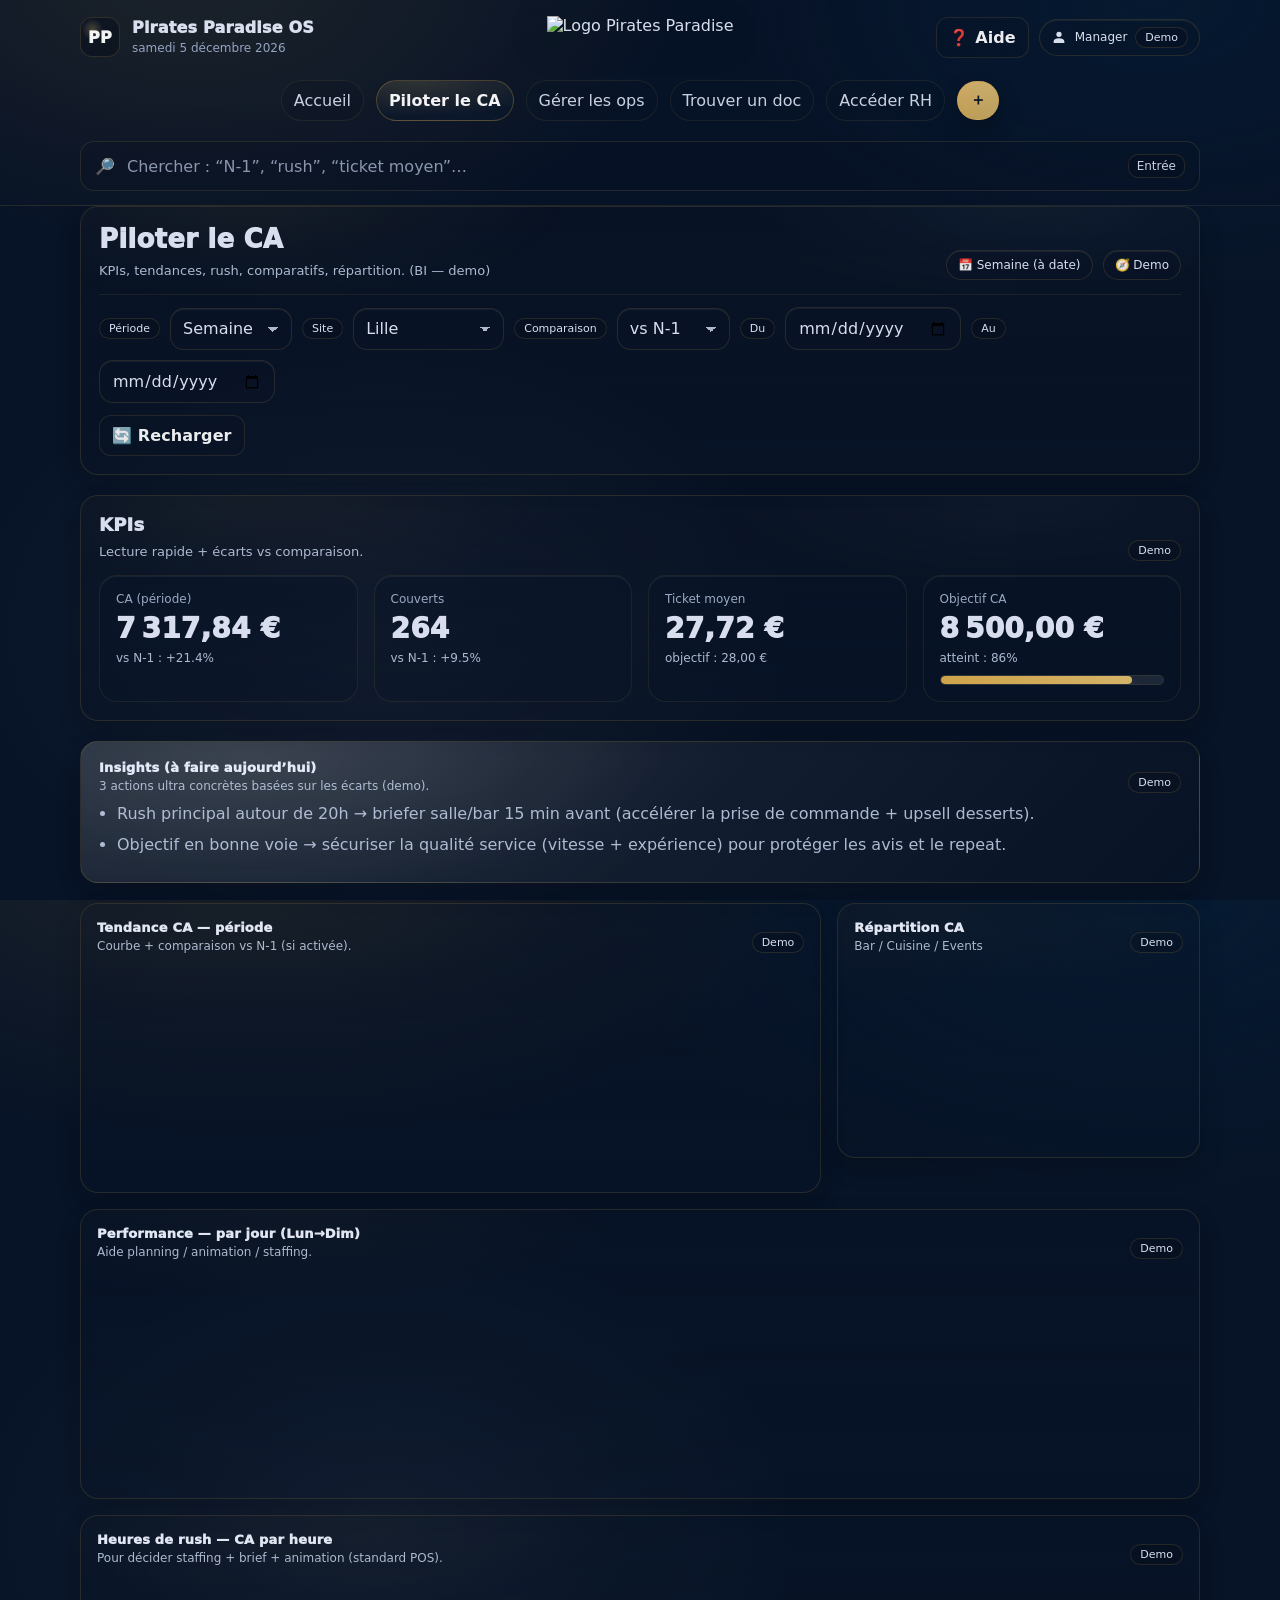
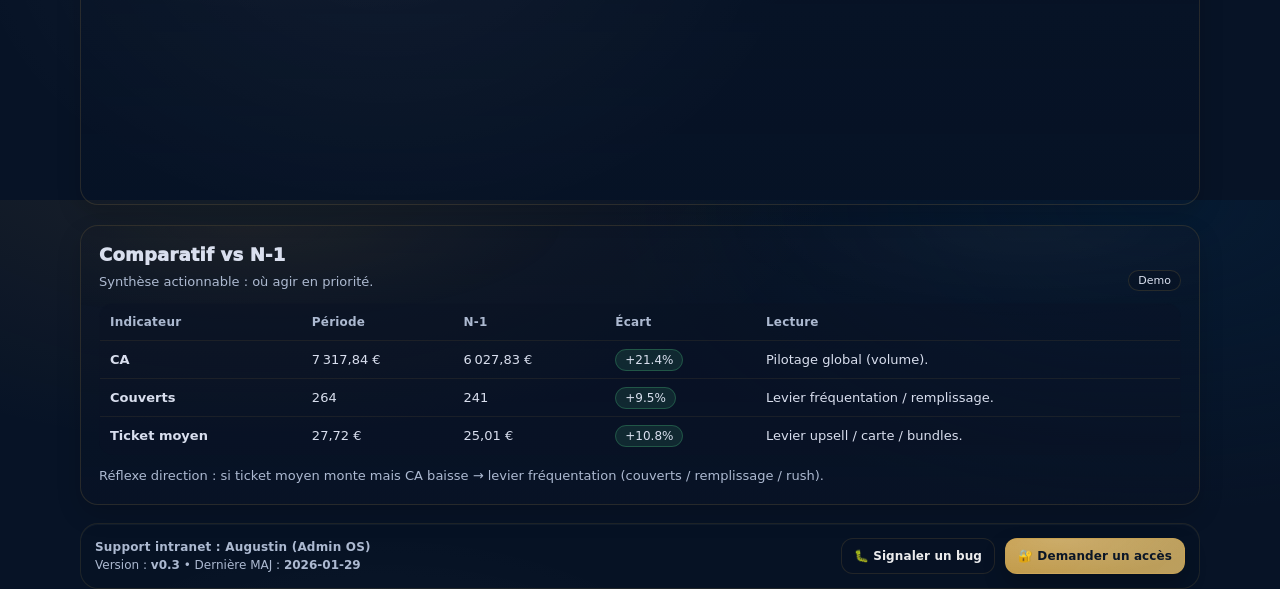
==== commit bfa3ea38: "Update ca.html" ====
--- a/ca.html
+++ b/ca.html
@@ -21,214 +21,343 @@
   <script src="./assets/app.js?v=os3" defer></script>
   <script src="https://cdn.jsdelivr.net/npm/chart.js@4.4.1/dist/chart.umd.min.js"></script>
 
-  <style>
+   <style>
+    :root{
+      --bg:#071326;
+      --bg2:#0A1936;
+      --card:rgba(10,19,36,.36);
+      --card2:rgba(10,19,36,.26);
+      --stroke:rgba(207,163,74,.16);
+      --stroke2:rgba(207,163,74,.10);
+      --text:rgba(234,240,255,.92);
+      --muted:rgba(187,200,224,.92);
+      --muted2:rgba(170,185,212,.90);
+      --gold:#cfa34a;
+      --gold2:rgba(207,163,74,.22);
+      --good:rgba(78,203,130,.12);
+      --bad:rgba(255,110,110,.12);
+      --radius:18px;
+      --radius-sm:14px;
+      --shadow:0 18px 40px rgba(0,0,0,.22);
+      --shadow-soft:0 10px 24px rgba(0,0,0,.16);
+    }
+
+    /* Background premium + profondeur */
     body{
       background:
-        radial-gradient(1100px 620px at 20% -10%, rgba(207,163,74,.10), transparent 55%),
-        radial-gradient(900px 520px at 90% 0%, rgba(5,38,68,.40), transparent 60%),
-        #071326;
-    }
-
-    .os-gap-lg{ margin-top:18px; }
-    .os-section-pad{ padding:18px; }
-
-    .os-h1{ font-size:24px; line-height:1.15; margin:0; font-weight:950; letter-spacing:.2px; }
-    .os-h2{ font-size:18px; margin:0; font-weight:950; letter-spacing:.2px; }
-    .os-sub{ margin-top:8px; color:rgba(180,195,222,.95); font-size:13px; line-height:1.35; }
-
+        radial-gradient(1100px 620px at 20% -10%, rgba(207,163,74,.11), transparent 55%),
+        radial-gradient(900px 520px at 90% 0%, rgba(5,38,68,.42), transparent 60%),
+        radial-gradient(700px 500px at 30% 70%, rgba(255,255,255,.05), transparent 60%),
+        var(--bg);
+      color: var(--text);
+    }
+
+    .os-gap-lg{ margin-top:20px; }
+    .os-section-pad{ padding:20px; }
+
+    /* Typo + hiérarchie */
+    .os-h1{
+      font-size:26px;
+      line-height:1.12;
+      margin:0;
+      font-weight:950;
+      letter-spacing:.2px;
+    }
+    .os-h2{
+      font-size:18px;
+      margin:0;
+      font-weight:950;
+      letter-spacing:.2px;
+    }
+    .os-sub{
+      margin-top:8px;
+      color:var(--muted);
+      font-size:13px;
+      line-height:1.4;
+    }
+
+    /* Pills / tags (plus clean) */
     .os-pill{
       display:inline-flex; align-items:center; gap:8px;
-      padding:6px 10px; border-radius:999px;
-      border:1px solid rgba(207,163,74,.18);
-      background:rgba(10,19,36,.35);
-      color:rgba(234,240,255,.90);
-      font-size:12px; white-space:nowrap;
+      padding:7px 11px;
+      border-radius:999px;
+      border:1px solid var(--stroke);
+      background:rgba(10,19,36,.34);
+      color:rgba(234,240,255,.92);
+      font-size:12px;
+      white-space:nowrap;
+      box-shadow: inset 0 1px 0 rgba(255,255,255,.06);
     }
     .os-tag{
-      font-size:11px; padding:3px 8px; border-radius:999px;
-      border:1px solid rgba(207,163,74,.16);
-      background:rgba(5,11,20,.20);
+      font-size:11px;
+      padding:3px 9px;
+      border-radius:999px;
+      border:1px solid var(--stroke);
+      background:rgba(5,11,20,.22);
       color:rgba(234,240,255,.92);
       white-space:nowrap;
     }
 
-    /* Grid helpers */
-    .os-grid{ display:grid; grid-template-columns:repeat(12,1fr); gap:14px; }
+    /* Grid */
+    .os-grid{ display:grid; grid-template-columns:repeat(12,1fr); gap:16px; }
     .os-col-12{ grid-column:span 12; }
-    .os-col-8{ grid-column:span 12; } /* ✅ FIX graphique 1 */
+    .os-col-8{ grid-column:span 12; }
     .os-col-6{ grid-column:span 12; }
     .os-col-4{ grid-column:span 12; }
     .os-col-3{ grid-column:span 12; }
 
     @media(min-width:980px){
       .os-col-12{ grid-column:span 12; }
-      .os-col-8{ grid-column:span 8; } /* ✅ FIX graphique 1 */
+      .os-col-8{ grid-column:span 8; }
       .os-col-6{ grid-column:span 6; }
       .os-col-4{ grid-column:span 4; }
       .os-col-3{ grid-column:span 3; }
     }
 
+    /* Cards premium : bord + glow subtil + ombre douce */
     .os-card-soft{
-      border:1px solid rgba(207,163,74,.14);
-      background:rgba(10,19,36,.30);
-      border-radius:16px;
+      border:1px solid var(--stroke);
+      background:linear-gradient(180deg, rgba(10,19,36,.38), rgba(10,19,36,.28));
+      border-radius:var(--radius);
+      padding:18px;
+      box-shadow: var(--shadow-soft);
+      position:relative;
+      overflow:hidden;
+    }
+    .os-card-soft::before{
+      content:"";
+      position:absolute;
+      inset:0;
+      background:
+        radial-gradient(600px 180px at 15% 0%, rgba(207,163,74,.10), transparent 55%),
+        radial-gradient(600px 180px at 85% 0%, rgba(255,255,255,.06), transparent 55%);
+      pointer-events:none;
+      opacity:.55;
+    }
+    .os-card-soft > *{ position:relative; }
+
+    /* KPIs : plus “dashboard pro” */
+    .os-kpi{
+      border:1px solid var(--stroke2);
+      background:linear-gradient(180deg, rgba(7,19,38,.38), rgba(7,19,38,.22));
+      border-radius:var(--radius);
       padding:16px;
-      box-shadow:none;
-    }
-
-    .os-kpi{
-      border:1px solid rgba(207,163,74,.14);
-      background:rgba(7,19,38,.28);
-      border-radius:16px;
-      padding:14px;
-      box-shadow:none;
-    }
-    .os-kpi-label{ color:rgba(180,195,222,.98); font-size:12px; }
-    .os-kpi-value{ font-size:26px; font-weight:950; margin-top:6px; }
-    .os-kpi-meta{ color:rgba(180,195,222,.92); font-size:12px; margin-top:6px; }
-
+      box-shadow: inset 0 1px 0 rgba(255,255,255,.06);
+    }
+    .os-kpi-label{ color:var(--muted2); font-size:12px; }
+    .os-kpi-value{
+      font-size:28px;
+      font-weight:950;
+      margin-top:6px;
+      letter-spacing:.2px;
+    }
+    .os-kpi-meta{ color:var(--muted); font-size:12px; margin-top:6px; }
+
+    /* Progress bar */
     .os-progress{
-      height:10px; border-radius:999px;
-      background:rgba(255,255,255,.10);
-      border:1px solid rgba(207,163,74,.16);
+      height:10px;
+      border-radius:999px;
+      background:rgba(255,255,255,.09);
+      border:1px solid var(--stroke2);
       overflow:hidden;
       margin-top:10px;
     }
     .os-progress > div{
-      height:100%; width:0%;
-      background:linear-gradient(90deg, rgba(207,163,74,1), rgba(227,190,108,.90));
+      height:100%;
+      width:0%;
+      background:linear-gradient(90deg, rgba(207,163,74,1), rgba(227,190,108,.92));
       border-radius:999px;
+      box-shadow:0 8px 18px rgba(207,163,74,.22);
       transition:width .4s ease;
     }
 
-    /* Filters */
+    /* Filters : bloc plus premium (alignement + champs) */
     .os-filters{
-      display:flex; gap:10px; flex-wrap:wrap;
-      align-items:center; justify-content:space-between;
-      margin-top:12px;
-    }
-    .os-filter-group{ display:flex; gap:10px; flex-wrap:wrap; align-items:center; }
+      display:flex;
+      gap:12px;
+      flex-wrap:wrap;
+      align-items:flex-end;
+      justify-content:space-between;
+      margin-top:14px;
+      padding-top:12px;
+      border-top:1px solid rgba(207,163,74,.10);
+    }
+    .os-filter-group{
+      display:flex;
+      gap:10px;
+      flex-wrap:wrap;
+      align-items:center;
+    }
     .os-select, .os-input{
       appearance:none;
-      border:1px solid rgba(207,163,74,.14);
-      background:rgba(10,19,36,.24);
+      border:1px solid rgba(207,163,74,.16);
+      background:rgba(10,19,36,.22);
       color:rgba(234,240,255,.92);
-      border-radius:12px;
+      border-radius:14px;
       padding:10px 12px;
-      min-height:40px;
-    }
+      min-height:42px;
+      box-shadow: inset 0 1px 0 rgba(255,255,255,.05);
+    }
+    .os-select:hover, .os-input:hover{ border-color: rgba(207,163,74,.26); }
     .os-select:focus-visible, .os-input:focus-visible{
       outline:3px solid rgba(207,163,74,.35);
       outline-offset:2px;
-    }
+      border-color: rgba(207,163,74,.32);
+    }
+
     .os-select{
-      padding-right:34px;
+      padding-right:38px;
       background-image:
         linear-gradient(45deg, transparent 50%, rgba(234,240,255,.75) 50%),
         linear-gradient(135deg, rgba(234,240,255,.75) 50%, transparent 50%);
       background-position:
-        calc(100% - 18px) 16px,
-        calc(100% - 13px) 16px;
+        calc(100% - 18px) 18px,
+        calc(100% - 13px) 18px;
       background-size:5px 5px, 5px 5px;
       background-repeat:no-repeat;
     }
 
-    /* Charts */
+    /* Charts : plus clean + hauteur stable */
     .os-chart-wrap{
-      border:1px solid rgba(207,163,74,.14);
-      background:rgba(7,19,38,.22);
-      border-radius:16px;
-      padding:14px;
-      box-shadow:none;
-      height: 270px;
+      border:1px solid var(--stroke);
+      background:linear-gradient(180deg, rgba(7,19,38,.30), rgba(7,19,38,.18));
+      border-radius:var(--radius);
+      padding:16px;
+      box-shadow: var(--shadow-soft);
+      height: 290px;
       display:flex;
       flex-direction:column;
       gap:10px;
-    }
-    .os-chart-wrap.sm{ height: 250px; }
+      overflow:hidden;
+      position:relative;
+    }
+    .os-chart-wrap::after{
+      content:"";
+      position:absolute;
+      inset:0;
+      background:radial-gradient(600px 180px at 20% 0%, rgba(207,163,74,.10), transparent 55%);
+      pointer-events:none;
+      opacity:.35;
+    }
+    .os-chart-wrap > *{ position:relative; }
+
+    .os-chart-wrap.sm{ height: 255px; }
     .os-chart-head{
-      display:flex; justify-content:space-between; align-items:flex-end;
-      gap:10px; flex-wrap:wrap;
-    }
-    .os-chart-title{ font-weight:950; letter-spacing:.2px; font-size:13px; color:rgba(234,240,255,.95); }
-    .os-chart-sub{ font-size:12px; color:rgba(180,195,222,.92); margin-top:4px; }
-    .os-canvas{ width:100% !important; height: 200px !important; display:block; }
-    .os-canvas.sm{ height: 170px !important; }
-
-    /* Insights */
+      display:flex;
+      justify-content:space-between;
+      align-items:flex-end;
+      gap:10px;
+      flex-wrap:wrap;
+    }
+    .os-chart-title{
+      font-weight:950;
+      letter-spacing:.2px;
+      font-size:13px;
+      color:rgba(234,240,255,.96);
+    }
+    .os-chart-sub{
+      font-size:12px;
+      color:var(--muted);
+      margin-top:4px;
+    }
+
+    /* Très important : éviter les charts “géants” */
+    .os-canvas{
+      width:100% !important;
+      height: 210px !important;
+      display:block;
+    }
+    .os-canvas.sm{ height: 175px !important; }
+
+    /* Insights : bloc premium + “parchemin” léger */
     .os-insights{
-      border:1px solid rgba(207,163,74,.14);
-      background:linear-gradient(135deg, rgba(245,240,230,.12), rgba(10,19,36,.20));
-      border-radius:16px;
-      padding:16px;
-    }
-    .os-insights ul{ margin:10px 0 0 18px; padding:0; color:rgba(234,240,255,.90); }
-    .os-insights li{ margin:8px 0; color:rgba(180,195,222,.95); line-height:1.35; }
-
-    /* Table */
+      border:1px solid rgba(207,163,74,.18);
+      background:
+        radial-gradient(700px 240px at 15% 10%, rgba(245,240,230,.12), transparent 60%),
+        linear-gradient(135deg, rgba(245,240,230,.10), rgba(10,19,36,.18));
+      border-radius:var(--radius);
+      padding:18px;
+      box-shadow: var(--shadow-soft);
+    }
+    .os-insights ul{
+      margin:10px 0 0 18px;
+      padding:0;
+      color:rgba(234,240,255,.90);
+    }
+    .os-insights li{
+      margin:8px 0;
+      color:var(--muted);
+      line-height:1.4;
+    }
+
+    /* Table : plus nette */
     .os-table{
       width:100%;
       border-collapse:collapse;
       margin-top:12px;
       overflow:hidden;
-      border-radius:14px;
+      border-radius:var(--radius-sm);
       border:1px solid rgba(207,163,74,.12);
-      background:rgba(10,19,36,.22);
+      background:rgba(10,19,36,.20);
     }
     .os-table th, .os-table td{
-      padding:10px 10px;
-      border-bottom:1px solid rgba(207,163,74,.10);
+      padding:11px 10px;
+      border-bottom:1px solid rgba(207,163,74,.09);
       font-size:13px;
       text-align:left;
       vertical-align:top;
     }
     .os-table th{
       font-size:12px;
-      color:rgba(180,195,222,.95);
+      color:var(--muted);
       font-weight:900;
       letter-spacing:.2px;
+      background:rgba(10,19,36,.18);
     }
     .os-table td{ color:rgba(234,240,255,.92); }
     .os-num{ text-align:right; white-space:nowrap; }
 
     .os-badge-good{
-      border:1px solid rgba(78,203,130,.25);
-      background:rgba(78,203,130,.10);
-      padding:3px 8px;
+      border:1px solid rgba(78,203,130,.28);
+      background:var(--good);
+      padding:3px 9px;
       border-radius:999px;
       font-size:12px;
       white-space:nowrap;
     }
     .os-badge-bad{
-      border:1px solid rgba(255,110,110,.25);
-      background:rgba(255,110,110,.10);
-      padding:3px 8px;
+      border:1px solid rgba(255,110,110,.28);
+      background:var(--bad);
+      padding:3px 9px;
       border-radius:999px;
       font-size:12px;
       white-space:nowrap;
     }
 
-    /* Footer */
+    /* Footer discret */
     .os-footer{
       margin-top:18px;
       padding:14px;
-      border-radius:16px;
+      border-radius:var(--radius);
       border:1px solid rgba(207,163,74,.12);
-      background:rgba(10,19,36,.18);
-      color:rgba(180,195,222,.92);
+      background:rgba(10,19,36,.16);
+      color:var(--muted);
       font-size:12px;
       display:flex;
       justify-content:space-between;
       gap:12px;
       flex-wrap:wrap;
       align-items:center;
+      box-shadow: inset 0 1px 0 rgba(255,255,255,.04);
     }
     .os-footer-actions{ display:flex; gap:10px; flex-wrap:wrap; }
 
     @media(max-width:900px){
       .search{ display:none; }
+      .os-card-soft{ padding:16px; }
     }
   </style>
+
 </head>
 
 <body data-page="ca">
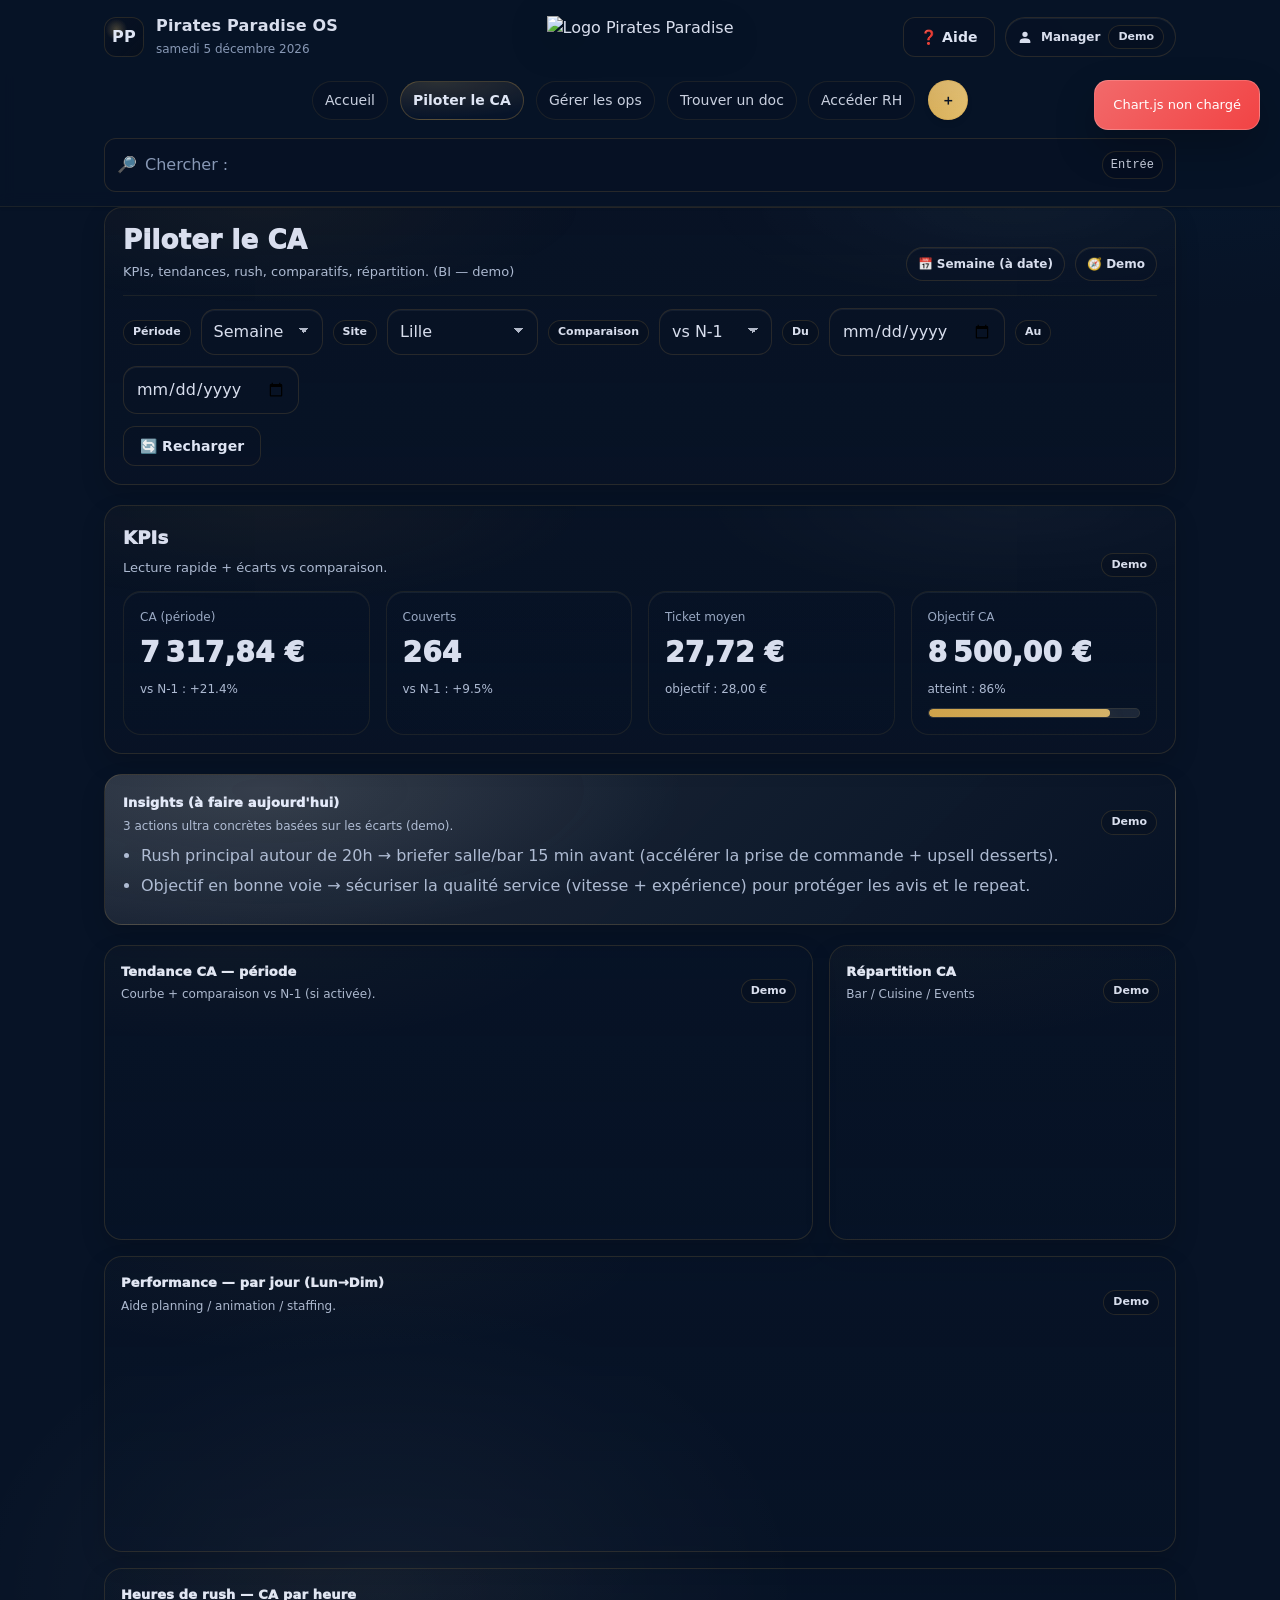
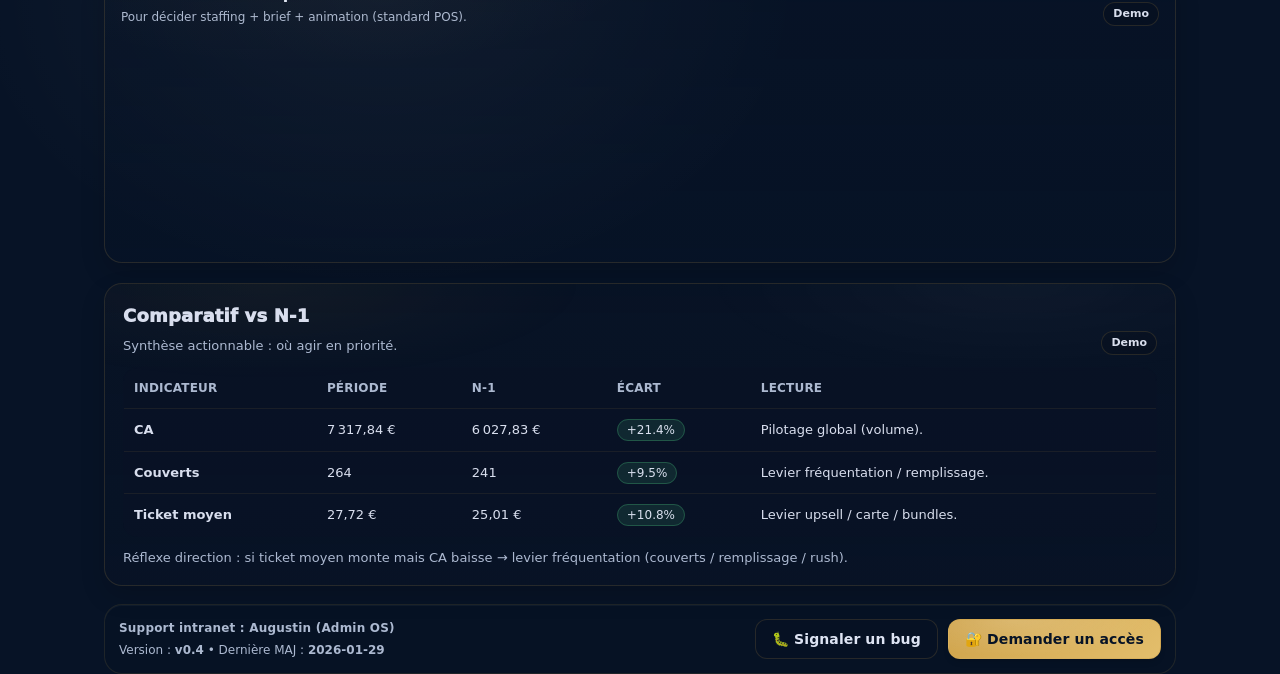
==== commit b68850e0: "Update ca.html" ====
--- a/ca.html
+++ b/ca.html
@@ -2,15 +2,19 @@
 <html lang="fr">
 <head>
   <!--
-  CA — Pirates Paradise OS (V1 BI avancée + Date range)
+  CA — Pirates Paradise OS (V1 BI avancée + Date range) - VERSION AMÉLIORÉE
   - Filtres : période + restaurant + comparaison + calendrier (Du/Au)
   - Graphs : Tendance CA (vs N-1), Répartition, Jours semaine, Heures de rush
   - Tableau comparatif vs N-1
   - Bloc Insights actionnables (demo)
 
-  Dépendances :
-  - assets/app.css + assets/app.js
-  - Chart.js via CDN (uniquement cette page)
+  Améliorations :
+  - Cache DOM pour meilleures performances
+  - Validation robuste des dates
+  - Gestion d'état centralisée
+  - Meilleure gestion des erreurs
+  - Feedback utilisateur amélioré
+  - Code modularisé
   -->
 
   <meta charset="utf-8" />
@@ -136,7 +140,7 @@
     }
     .os-card-soft > *{ position:relative; }
 
-    /* KPIs : plus “dashboard pro” */
+    /* KPIs : plus "dashboard pro" */
     .os-kpi{
       border:1px solid var(--stroke2);
       background:linear-gradient(180deg, rgba(7,19,38,.38), rgba(7,19,38,.22));
@@ -217,14 +221,15 @@
       background-repeat:no-repeat;
     }
 
-    /* Charts : plus clean + hauteur stable */
+    /* Charts : hauteurs adaptatives */
     .os-chart-wrap{
       border:1px solid var(--stroke);
       background:linear-gradient(180deg, rgba(7,19,38,.30), rgba(7,19,38,.18));
       border-radius:var(--radius);
       padding:16px;
       box-shadow: var(--shadow-soft);
-      height: 290px;
+      min-height: 290px;
+      max-height: 400px;
       display:flex;
       flex-direction:column;
       gap:10px;
@@ -241,7 +246,7 @@
     }
     .os-chart-wrap > *{ position:relative; }
 
-    .os-chart-wrap.sm{ height: 255px; }
+    .os-chart-wrap.sm{ min-height: 255px; max-height: 320px; }
     .os-chart-head{
       display:flex;
       justify-content:space-between;
@@ -261,7 +266,7 @@
       margin-top:4px;
     }
 
-    /* Très important : éviter les charts “géants” */
+    /* Très important : éviter les charts "géants" */
     .os-canvas{
       width:100% !important;
       height: 210px !important;
@@ -269,7 +274,7 @@
     }
     .os-canvas.sm{ height: 175px !important; }
 
-    /* Insights : bloc premium + “parchemin” léger */
+    /* Insights : bloc premium + "parchemin" léger */
     .os-insights{
       border:1px solid rgba(207,163,74,.18);
       background:
@@ -332,6 +337,60 @@
       border-radius:999px;
       font-size:12px;
       white-space:nowrap;
+    }
+
+    /* Notification/Error messages */
+    .os-notification{
+      position:fixed;
+      top:80px;
+      right:20px;
+      max-width:400px;
+      padding:14px 18px;
+      border-radius:var(--radius-sm);
+      background:linear-gradient(135deg, rgba(255,110,110,.95), rgba(255,70,70,.95));
+      border:1px solid rgba(255,255,255,.2);
+      color:#fff;
+      font-size:13px;
+      box-shadow:var(--shadow);
+      z-index:9999;
+      animation: slideIn 0.3s ease;
+      display:none;
+    }
+    .os-notification.success{
+      background:linear-gradient(135deg, rgba(78,203,130,.95), rgba(58,183,110,.95));
+    }
+    .os-notification.show{ display:block; }
+
+    @keyframes slideIn {
+      from{ transform:translateX(400px); opacity:0; }
+      to{ transform:translateX(0); opacity:1; }
+    }
+
+    /* Loader */
+    .os-loader{
+      position:fixed;
+      top:0;
+      left:0;
+      right:0;
+      bottom:0;
+      background:rgba(7,19,38,.85);
+      backdrop-filter:blur(4px);
+      display:none;
+      align-items:center;
+      justify-content:center;
+      z-index:9998;
+    }
+    .os-loader.show{ display:flex; }
+    .os-loader-spinner{
+      width:48px;
+      height:48px;
+      border:4px solid rgba(207,163,74,.2);
+      border-top-color:var(--gold);
+      border-radius:50%;
+      animation:spin 0.8s linear infinite;
+    }
+    @keyframes spin{
+      to{ transform:rotate(360deg); }
     }
 
     /* Footer discret */
@@ -352,15 +411,37 @@
     }
     .os-footer-actions{ display:flex; gap:10px; flex-wrap:wrap; }
 
+    /* Screen reader only */
+    .sr-only{
+      position:absolute;
+      width:1px;
+      height:1px;
+      padding:0;
+      margin:-1px;
+      overflow:hidden;
+      clip:rect(0,0,0,0);
+      white-space:nowrap;
+      border:0;
+    }
+
     @media(max-width:900px){
       .search{ display:none; }
       .os-card-soft{ padding:16px; }
+      .os-chart-wrap{ min-height:250px; }
     }
   </style>
 
 </head>
 
 <body data-page="ca">
+
+  <!-- Loader -->
+  <div class="os-loader" id="loader" role="status" aria-live="polite">
+    <div class="os-loader-spinner" aria-label="Chargement en cours"></div>
+  </div>
+
+  <!-- Notifications -->
+  <div class="os-notification" id="notification" role="alert" aria-live="assertive"></div>
 
   <header class="topbar">
     <div class="container topbar-inner" style="display:flex; align-items:center; gap:14px;">
@@ -418,7 +499,7 @@
       <div class="search">
         <div class="searchbox" style="width:100%;" role="search">
           🔎
-          <input id="searchInput" type="search" placeholder="Chercher : “N-1”, “rush”, “ticket moyen”…"
+          <input id="searchInput" type="search" placeholder="Chercher : "N-1", "rush", "ticket moyen"…"
             aria-label="Recherche" autocomplete="off" />
           <span class="kbd">Entrée</span>
         </div>
@@ -461,7 +542,7 @@
             <option value="none">Aucune</option>
           </select>
 
-          <!-- ✅ Date range -->
+          <!-- Date range -->
           <label class="os-tag" for="f_start">Du</label>
           <input class="os-input" id="f_start" type="date" aria-label="Date de début" />
 
@@ -513,11 +594,12 @@
         </div>
       </div>
     </section>
+
     <!-- INSIGHTS -->
     <section class="os-insights os-gap-lg" aria-label="Insights direction">
       <div style="display:flex; justify-content:space-between; align-items:flex-end; gap:12px; flex-wrap:wrap;">
         <div>
-          <div class="os-chart-title">Insights (à faire aujourd’hui)</div>
+          <div class="os-chart-title">Insights (à faire aujourd'hui)</div>
           <div class="os-chart-sub">3 actions ultra concrètes basées sur les écarts (demo).</div>
         </div>
         <span class="os-tag">Demo</span>
@@ -530,7 +612,7 @@
     <!-- GRAPHS -->
     <section class="os-grid os-gap-lg" aria-label="Graphiques">
 
-      <!-- Trend line (FIX layout) -->
+      <!-- Trend line -->
       <div class="os-chart-wrap os-col-8" aria-label="Tendance CA">
         <div class="os-chart-head">
           <div>
@@ -613,7 +695,7 @@
       <div>
         <div style="font-weight:900; letter-spacing:.2px;">Support intranet : Augustin (Admin OS)</div>
         <div style="margin-top:4px;">
-          Version : <strong id="osVersion">v0.3</strong> • Dernière MAJ : <strong id="osUpdated">—</strong>
+          Version : <strong id="osVersion">v0.4</strong> • Dernière MAJ : <strong id="osUpdated">—</strong>
         </div>
       </div>
 
@@ -629,18 +711,85 @@
     </footer>
 
   </main>
+
   <script>
     (function () {
-      const $ = (s) => document.querySelector(s);
-
-      // =========================
-      // MOCK DATA (base)
+      'use strict';
+
+      // =========================
+      // CONFIGURATION
+      // =========================
+      const CONFIG = {
+        MAX_DATE_RANGE_DAYS: 365,
+        NOTIFICATION_DURATION: 4000,
+        DEFAULT_PERIOD: 'week',
+        DEFAULT_COMPARE: 'n1'
+      };
+
+      // =========================
+      // STATE MANAGEMENT
+      // =========================
+      const AppState = {
+        currentPeriod: CONFIG.DEFAULT_PERIOD,
+        compareMode: CONFIG.DEFAULT_COMPARE,
+        restaurant: 'lille',
+        dateRange: { start: null, end: null },
+        charts: {
+          trend: null,
+          split: null,
+          weekdays: null,
+          rush: null
+        }
+      };
+
+      // =========================
+      // DOM CACHE
+      // =========================
+      const DOM = {};
+
+      function cacheDOMElements() {
+        DOM.period = document.getElementById('f_period');
+        DOM.compare = document.getElementById('f_compare');
+        DOM.restaurant = document.getElementById('f_restaurant');
+        DOM.startDate = document.getElementById('f_start');
+        DOM.endDate = document.getElementById('f_end');
+        DOM.btnReload = document.getElementById('btnReload');
+        
+        DOM.badgePeriod = document.getElementById('badgePeriod');
+        DOM.badgeSource = document.getElementById('badgeSource');
+        DOM.osVersion = document.getElementById('osVersion');
+        DOM.osUpdated = document.getElementById('osUpdated');
+        
+        DOM.kpiCa = document.getElementById('kpi_ca');
+        DOM.kpiCaMeta = document.getElementById('kpi_ca_meta');
+        DOM.kpiCov = document.getElementById('kpi_cov');
+        DOM.kpiCovMeta = document.getElementById('kpi_cov_meta');
+        DOM.kpiTm = document.getElementById('kpi_tm');
+        DOM.kpiTmMeta = document.getElementById('kpi_tm_meta');
+        DOM.kpiGoal = document.getElementById('kpi_goal');
+        DOM.kpiGoalMeta = document.getElementById('kpi_goal_meta');
+        DOM.goalBar = document.getElementById('goalBar');
+        
+        DOM.insightsList = document.getElementById('insightsList');
+        DOM.tableBody = document.getElementById('tableBody');
+        
+        DOM.chartTrend = document.getElementById('chartTrend');
+        DOM.chartSplit = document.getElementById('chartSplit');
+        DOM.chartWeekdays = document.getElementById('chartWeekdays');
+        DOM.chartRush = document.getElementById('chartRush');
+        
+        DOM.loader = document.getElementById('loader');
+        DOM.notification = document.getElementById('notification');
+      }
+
+      // =========================
+      // MOCK DATA
       // =========================
       const MOCK = {
-        meta: { version: "v0.3", updated_at: "2026-01-29", source: "Demo" },
+        meta: { version: "v0.4", updated_at: "2026-01-29", source: "Demo" },
 
         periods: {
-          day:  { label:"Aujourd’hui",      ca:18581.37, ca_n1:17172.40, covers:629, covers_n1:649, tm:27.15, tm_goal:28.00, goal_ca:22000 },
+          day:  { label:"Aujourd'hui",      ca:18581.37, ca_n1:17172.40, covers:629, covers_n1:649, tm:27.15, tm_goal:28.00, goal_ca:22000 },
           week: { label:"Semaine (à date)", ca:7317.84,  ca_n1:6027.83,  covers:264, covers_n1:241, tm:27.72, tm_goal:28.00, goal_ca:8500  },
           month:{ label:"Mois (à date)",    ca:208889.09,ca_n1:226399.04,covers:7550,covers_n1:7920,tm:27.67, tm_goal:28.00, goal_ca:230000 }
         },
@@ -667,313 +816,510 @@
       };
 
       // =========================
-      // Utils
-      // =========================
-      function fmtEUR(n){
-        return new Intl.NumberFormat("fr-FR",{style:"currency",currency:"EUR"}).format(Number(n));
-      }
-      function fmtNum(n){
-        return new Intl.NumberFormat("fr-FR").format(Number(n));
-      }
-      function pct(a,b){ if(!b) return 0; return ((a-b)/b)*100; }
-      function fmtPct(n){ const s=n>0?"+":""; return `${s}${n.toFixed(1)}%`; }
-
-      function formatRange(start,end,fallbackLabel){
-        if(start && end) return `📅 ${start} → ${end}`;
-        if(start && !end) return `📅 Dès ${start}`;
-        if(!start && end) return `📅 Jusqu’au ${end}`;
-        return `📅 ${fallbackLabel}`;
-      }
-
-      function daysBetween(a,b){
-        const d1 = new Date(a), d2 = new Date(b);
-        const ms = d2.getTime() - d1.getTime();
-        return Math.max(0, Math.round(ms / 86400000));
-      }
-
-      // Génère une série “custom” (demo) à partir du range
-      function buildCustomSeries(start,end){
-        const n = Math.min(31, Math.max(2, daysBetween(start,end)+1));
-        const labels = [];
-        const ca = [];
-        const ca_n1 = [];
-        for(let i=0;i<n;i++){
-          const d = new Date(start);
-          d.setDate(d.getDate()+i);
-          labels.push(d.toLocaleDateString("fr-FR",{day:"2-digit",month:"short"}));
-
-          // valeurs demo (réalistes)
-          const base = 1400 + Math.sin(i/2)*220 + (Math.random()*160);
-          const val = Math.max(650, base);
-          ca.push(Math.round(val));
-
-          const baseN1 = val * (0.92 + Math.random()*0.10);
-          ca_n1.push(Math.round(baseN1));
+      // UTILITIES
+      // =========================
+      const Utils = {
+        fmtEUR(n) {
+          const num = Number(n);
+          if (isNaN(num)) return "0,00 €";
+          return new Intl.NumberFormat("fr-FR", {
+            style: "currency",
+            currency: "EUR"
+          }).format(num);
+        },
+
+        fmtNum(n) {
+          const num = Number(n);
+          if (isNaN(num)) return "0";
+          return new Intl.NumberFormat("fr-FR").format(num);
+        },
+
+        pct(a, b) {
+          if (!b || b === 0) return 0;
+          return ((a - b) / b) * 100;
+        },
+
+        fmtPct(n) {
+          const s = n > 0 ? "+" : "";
+          return `${s}${n.toFixed(1)}%`;
+        },
+
+        formatRange(start, end, fallbackLabel) {
+          if (start && end) return `📅 ${start} → ${end}`;
+          if (start && !end) return `📅 Dès ${start}`;
+          if (!start && end) return `📅 Jusqu'au ${end}`;
+          return `📅 ${fallbackLabel}`;
+        },
+
+        daysBetween(a, b) {
+          const d1 = new Date(a);
+          const d2 = new Date(b);
+          const ms = d2.getTime() - d1.getTime();
+          return Math.max(0, Math.round(ms / 86400000));
+        },
+
+        escapeHTML(str) {
+          const div = document.createElement('div');
+          div.textContent = str;
+          return div.innerHTML;
         }
-        return { labels, ca, ca_n1 };
-      }
-
-      // =========================
-      // Charts
-      // =========================
-      let trendChart=null, splitChart=null, weekdaysChart=null, rushChart=null;
-
-      function destroyCharts(){
-        [trendChart,splitChart,weekdaysChart,rushChart].forEach(c=>{ try{ c&&c.destroy(); }catch(e){} });
-        trendChart=splitChart=weekdaysChart=rushChart=null;
-      }
-
-      function baseScales(){
-        return {
-          x:{ ticks:{ color:"rgba(180,195,222,.85)", font:{size:11} }, grid:{ color:"rgba(207,163,74,.08)" } },
-          y:{ ticks:{ color:"rgba(180,195,222,.85)", font:{size:11} }, grid:{ color:"rgba(207,163,74,.08)" } }
-        };
-      }
-
-      function renderCharts(periodKey, compareMode, customSeries){
-        destroyCharts();
-        const showCompare = compareMode !== "none";
-
-        // Trend source
-        const s = customSeries || MOCK.series[periodKey];
-
-        trendChart = new Chart($("#chartTrend"), {
-          type:"line",
-          data:{
-            labels:s.labels,
-            datasets:[
-              { label:"Période", data:s.ca, borderWidth:2, tension:.35, fill:false },
-              ...(showCompare ? [{ label:"N-1", data:s.ca_n1, borderWidth:2, tension:.35, fill:false }] : [])
-            ]
-          },
-          options:{
-            responsive:true,
-            maintainAspectRatio:false,
-            plugins:{ legend:{ display:false } },
-            scales: baseScales()
+      };
+
+      // =========================
+      // UI FEEDBACK
+      // =========================
+      const UI = {
+        showLoader() {
+          DOM.loader.classList.add('show');
+        },
+
+        hideLoader() {
+          DOM.loader.classList.remove('show');
+        },
+
+        showNotification(message, type = 'error') {
+          DOM.notification.textContent = message;
+          DOM.notification.className = `os-notification ${type} show`;
+          
+          setTimeout(() => {
+            DOM.notification.classList.remove('show');
+          }, CONFIG.NOTIFICATION_DURATION);
+        },
+
+        showError(message) {
+          this.showNotification(message, 'error');
+        },
+
+        showSuccess(message) {
+          this.showNotification(message, 'success');
+        }
+      };
+
+      // =========================
+      // DATE VALIDATION
+      // =========================
+      const DateValidator = {
+        validate(start, end) {
+          if (!start || !end) return null;
+
+          const d1 = new Date(start);
+          const d2 = new Date(end);
+
+          // Validation basique
+          if (isNaN(d1.getTime()) || isNaN(d2.getTime())) {
+            UI.showError("Dates invalides");
+            return null;
           }
-        });
-
-        splitChart = new Chart($("#chartSplit"), {
-          type:"doughnut",
-          data:{ labels:MOCK.split.labels, datasets:[{ data:MOCK.split.values, borderWidth:0 }] },
-          options:{ responsive:true, maintainAspectRatio:false, cutout:"68%", plugins:{ legend:{ display:false } } }
-        });
-
-        // Weekdays (toujours utile resto)
-        const w = MOCK.series.week;
-        weekdaysChart = new Chart($("#chartWeekdays"), {
-          type:"bar",
-          data:{ labels:w.labels, datasets:[{ data:w.ca, borderWidth:0 }] },
-          options:{
-            responsive:true, maintainAspectRatio:false,
-            plugins:{ legend:{ display:false } },
-            scales:{
-              x:{ ticks:{ color:"rgba(180,195,222,.85)", font:{size:11} }, grid:{ display:false } },
-              y:{ ticks:{ color:"rgba(180,195,222,.85)", font:{size:11} }, grid:{ color:"rgba(207,163,74,.08)" } }
+
+          // Auto-correction si inversées
+          if (d2 < d1) {
+            DOM.startDate.value = end;
+            DOM.endDate.value = start;
+            return { start: end, end: start };
+          }
+
+          // Limite max
+          const daysDiff = Utils.daysBetween(start, end);
+          if (daysDiff > CONFIG.MAX_DATE_RANGE_DAYS) {
+            UI.showError(`Maximum ${CONFIG.MAX_DATE_RANGE_DAYS} jours`);
+            return null;
+          }
+
+          return { start, end };
+        }
+      };
+
+      // =========================
+      // DATA SERVICE
+      // =========================
+      const DataService = {
+        buildCustomSeries(start, end) {
+          const n = Math.min(31, Math.max(2, Utils.daysBetween(start, end) + 1));
+          const labels = [];
+          const ca = [];
+          const ca_n1 = [];
+
+          for (let i = 0; i < n; i++) {
+            const d = new Date(start);
+            d.setDate(d.getDate() + i);
+            labels.push(d.toLocaleDateString("fr-FR", { day: "2-digit", month: "short" }));
+
+            const base = 1400 + Math.sin(i / 2) * 220 + (Math.random() * 160);
+            const val = Math.max(650, base);
+            ca.push(Math.round(val));
+
+            const baseN1 = val * (0.92 + Math.random() * 0.10);
+            ca_n1.push(Math.round(baseN1));
+          }
+
+          return { labels, ca, ca_n1 };
+        },
+
+        getMockData() {
+          return MOCK;
+        }
+      };
+
+      // =========================
+      // CHART SERVICE
+      // =========================
+      const ChartService = {
+        destroy(chart) {
+          if (chart && typeof chart.destroy === 'function') {
+            try {
+              chart.destroy();
+            } catch (e) {
+              console.warn('Chart destroy failed:', e);
             }
           }
-        });
-
-        // Rush hours (standard POS : hour/daypart)
-        const r = MOCK.series.day; // demo “par heure”
-        rushChart = new Chart($("#chartRush"), {
-          type:"line",
-          data:{ labels:r.labels, datasets:[{ data:r.ca, borderWidth:2, tension:.35, fill:false }] },
-          options:{
-            responsive:true, maintainAspectRatio:false,
-            plugins:{ legend:{ display:false } },
-            scales: baseScales()
+          return null;
+        },
+
+        destroyAll() {
+          AppState.charts.trend = this.destroy(AppState.charts.trend);
+          AppState.charts.split = this.destroy(AppState.charts.split);
+          AppState.charts.weekdays = this.destroy(AppState.charts.weekdays);
+          AppState.charts.rush = this.destroy(AppState.charts.rush);
+        },
+
+        baseScales() {
+          return {
+            x: {
+              ticks: { color: "rgba(180,195,222,.85)", font: { size: 11 } },
+              grid: { color: "rgba(207,163,74,.08)" }
+            },
+            y: {
+              ticks: { color: "rgba(180,195,222,.85)", font: { size: 11 } },
+              grid: { color: "rgba(207,163,74,.08)" }
+            }
+          };
+        },
+
+        render(periodKey, compareMode, customSeries) {
+          // Vérifier que Chart.js est disponible
+          if (typeof Chart === 'undefined') {
+            UI.showError('Chart.js non chargé');
+            console.error('Chart.js is not loaded');
+            return;
           }
-        });
+
+          this.destroyAll();
+
+          const showCompare = compareMode !== "none";
+          const s = customSeries || MOCK.series[periodKey];
+
+          // Trend chart
+          AppState.charts.trend = new Chart(DOM.chartTrend, {
+            type: "line",
+            data: {
+              labels: s.labels,
+              datasets: [
+                {
+                  label: "Période",
+                  data: s.ca,
+                  borderColor: "rgba(207,163,74,1)",
+                  backgroundColor: "rgba(207,163,74,.1)",
+                  borderWidth: 2,
+                  tension: .35,
+                  fill: false
+                },
+                ...(showCompare ? [{
+                  label: "N-1",
+                  data: s.ca_n1,
+                  borderColor: "rgba(170,185,212,.8)",
+                  backgroundColor: "rgba(170,185,212,.1)",
+                  borderWidth: 2,
+                  tension: .35,
+                  fill: false
+                }] : [])
+              ]
+            },
+            options: {
+              responsive: true,
+              maintainAspectRatio: false,
+              plugins: { legend: { display: false } },
+              scales: this.baseScales()
+            }
+          });
+
+          // Split chart
+          AppState.charts.split = new Chart(DOM.chartSplit, {
+            type: "doughnut",
+            data: {
+              labels: MOCK.split.labels,
+              datasets: [{
+                data: MOCK.split.values,
+                backgroundColor: [
+                  "rgba(207,163,74,.85)",
+                  "rgba(78,203,130,.85)",
+                  "rgba(100,150,255,.85)"
+                ],
+                borderWidth: 0
+              }]
+            },
+            options: {
+              responsive: true,
+              maintainAspectRatio: false,
+              cutout: "68%",
+              plugins: { legend: { display: false } }
+            }
+          });
+
+          // Weekdays chart
+          const w = MOCK.series.week;
+          AppState.charts.weekdays = new Chart(DOM.chartWeekdays, {
+            type: "bar",
+            data: {
+              labels: w.labels,
+              datasets: [{
+                data: w.ca,
+                backgroundColor: "rgba(207,163,74,.85)",
+                borderWidth: 0
+              }]
+            },
+            options: {
+              responsive: true,
+              maintainAspectRatio: false,
+              plugins: { legend: { display: false } },
+              scales: {
+                x: {
+                  ticks: { color: "rgba(180,195,222,.85)", font: { size: 11 } },
+                  grid: { display: false }
+                },
+                y: {
+                  ticks: { color: "rgba(180,195,222,.85)", font: { size: 11 } },
+                  grid: { color: "rgba(207,163,74,.08)" }
+                }
+              }
+            }
+          });
+
+          // Rush hours chart
+          const r = MOCK.series.day;
+          AppState.charts.rush = new Chart(DOM.chartRush, {
+            type: "line",
+            data: {
+              labels: r.labels,
+              datasets: [{
+                data: r.ca,
+                borderColor: "rgba(207,163,74,1)",
+                backgroundColor: "rgba(207,163,74,.1)",
+                borderWidth: 2,
+                tension: .35,
+                fill: true
+              }]
+            },
+            options: {
+              responsive: true,
+              maintainAspectRatio: false,
+              plugins: { legend: { display: false } },
+              scales: this.baseScales()
+            }
+          });
+        }
+      };
+
+      // =========================
+      // KPI SERVICE
+      // =========================
+      const KPIService = {
+        render(periodKey, compareMode, customSeries) {
+          const p = MOCK.periods[periodKey];
+          const start = DOM.startDate.value;
+          const end = DOM.endDate.value;
+
+          DOM.badgePeriod.textContent = Utils.formatRange(start, end, p.label);
+          DOM.badgeSource.textContent = `🧭 ${MOCK.meta.source}`;
+          DOM.osVersion.textContent = MOCK.meta.version;
+          DOM.osUpdated.textContent = MOCK.meta.updated_at;
+
+          let caVal = p.ca;
+          let caN1 = p.ca_n1;
+          let coversVal = p.covers;
+          let coversN1 = p.covers_n1;
+          let tmVal = p.tm;
+          let goalCa = p.goal_ca;
+
+          // Custom series calculation
+          if (customSeries && customSeries.ca && customSeries.ca.length) {
+            caVal = customSeries.ca.reduce((a, b) => a + b, 0);
+            caN1 = (customSeries.ca_n1 || []).reduce((a, b) => a + b, 0);
+            coversVal = Math.round(caVal / Math.max(22, tmVal));
+            coversN1 = Math.round(caN1 / Math.max(22, tmVal));
+            tmVal = Math.round((caVal / Math.max(1, coversVal)) * 100) / 100;
+            goalCa = Math.round(caVal * 1.12);
+          }
+
+          // Display KPIs
+          DOM.kpiCa.textContent = Utils.fmtEUR(caVal);
+          DOM.kpiCov.textContent = Utils.fmtNum(coversVal);
+          DOM.kpiTm.textContent = Utils.fmtEUR(tmVal);
+          DOM.kpiGoal.textContent = Utils.fmtEUR(goalCa);
+
+          // Comparisons
+          const showCompare = compareMode !== "none";
+          const caDelta = Utils.pct(caVal, caN1);
+          const covDelta = Utils.pct(coversVal, coversN1);
+          const tmN1 = (coversN1 > 0) ? (caN1 / coversN1) : 0;
+          const tmDelta = Utils.pct(tmVal, tmN1);
+
+          DOM.kpiCaMeta.textContent = showCompare ?
+            `vs N-1 : ${Utils.fmtPct(caDelta)}` : `comparaison : —`;
+          DOM.kpiCovMeta.textContent = showCompare ?
+            `vs N-1 : ${Utils.fmtPct(covDelta)}` : `comparaison : —`;
+          DOM.kpiTmMeta.textContent = `objectif : ${Utils.fmtEUR(p.tm_goal)}`;
+
+          // Progress bar
+          const progress = Math.max(0, Math.min(100, (caVal / Math.max(1, goalCa)) * 100));
+          DOM.goalBar.style.width = progress.toFixed(0) + "%";
+          DOM.kpiGoalMeta.textContent = `atteint : ${progress.toFixed(0)}%`;
+
+          // Generate insights
+          this.renderInsights(showCompare, caDelta, tmDelta, progress, goalCa, caVal);
+
+          // Render comparison table
+          this.renderTable(showCompare, caVal, caN1, coversVal, coversN1, tmVal, tmN1);
+        },
+
+        renderInsights(showCompare, caDelta, tmDelta, progress, goalCa, caVal) {
+          const insights = [];
+
+          if (showCompare && caDelta < 0 && tmDelta > 0) {
+            insights.push("CA en baisse mais ticket moyen en hausse → levier prioritaire : augmenter les couverts (remplissage, upsell pré-rush, relance résas).");
+          }
+
+          const rush = MOCK.series.day.ca;
+          const rushLabels = MOCK.series.day.labels;
+          let maxIdx = 0;
+          for (let i = 1; i < rush.length; i++) {
+            if (rush[i] > rush[maxIdx]) maxIdx = i;
+          }
+          insights.push(`Rush principal autour de ${rushLabels[maxIdx]} → briefer salle/bar 15 min avant (accélérer la prise de commande + upsell desserts).`);
+
+          if (progress < 80) {
+            const missing = Math.max(0, goalCa - caVal);
+            insights.push(`Objectif non atteint → manque ${Utils.fmtEUR(missing)}. Action : push menus famille + relance upsell boissons/desserts sur le créneau rush.`);
+          } else {
+            insights.push("Objectif en bonne voie → sécuriser la qualité service (vitesse + expérience) pour protéger les avis et le repeat.");
+          }
+
+          DOM.insightsList.innerHTML = insights
+            .slice(0, 3)
+            .map(t => `<li>${Utils.escapeHTML(t)}</li>`)
+            .join("");
+        },
+
+        renderTable(showCompare, caVal, caN1, coversVal, coversN1, tmVal, tmN1) {
+          const rows = [
+            {
+              label: "CA",
+              val: caVal,
+              n1: caN1,
+              unit: "€",
+              explain: "Pilotage global (volume)."
+            },
+            {
+              label: "Couverts",
+              val: coversVal,
+              n1: coversN1,
+              unit: "",
+              explain: "Levier fréquentation / remplissage."
+            },
+            {
+              label: "Ticket moyen",
+              val: tmVal,
+              n1: tmN1,
+              unit: "€",
+              explain: "Levier upsell / carte / bundles."
+            }
+          ];
+
+          DOM.tableBody.innerHTML = rows.map(r => {
+            const d = showCompare ? Utils.pct(r.val, r.n1) : 0;
+            const badge = !showCompare
+              ? `<span class="os-tag">—</span>`
+              : (d >= 0
+                ? `<span class="os-badge-good">${Utils.fmtPct(d)}</span>`
+                : `<span class="os-badge-bad">${Utils.fmtPct(d)}</span>`);
+
+            const valStr = r.unit === "€" ? Utils.fmtEUR(r.val) : Utils.fmtNum(r.val);
+            const n1Str = r.unit === "€" ? Utils.fmtEUR(r.n1) : Utils.fmtNum(r.n1);
+
+            return `
+              <tr>
+                <td><strong>${Utils.escapeHTML(r.label)}</strong></td>
+                <td class="os-num">${valStr}</td>
+                <td class="os-num">${showCompare ? n1Str : "—"}</td>
+                <td class="os-num">${showCompare ? badge : "—"}</td>
+                <td>${Utils.escapeHTML(r.explain)}</td>
+              </tr>
+            `;
+          }).join("");
+        }
+      };
+
+      // =========================
+      // MAIN REFRESH
+      // =========================
+      function refresh() {
+        UI.showLoader();
+
+        try {
+          const periodKey = DOM.period.value;
+          const compareMode = DOM.compare.value;
+          const start = DOM.startDate.value;
+          const end = DOM.endDate.value;
+
+          let customSeries = null;
+
+          if (start && end) {
+            const validated = DateValidator.validate(start, end);
+            if (validated) {
+              customSeries = DataService.buildCustomSeries(validated.start, validated.end);
+            }
+          }
+
+          KPIService.render(periodKey, compareMode, customSeries);
+          ChartService.render(periodKey, compareMode, customSeries);
+
+        } catch (error) {
+          console.error('Refresh failed:', error);
+          UI.showError('Erreur lors du chargement des données');
+        } finally {
+          setTimeout(() => UI.hideLoader(), 300);
+        }
       }
 
       // =========================
-      // KPIs + Table + Insights
-      // =========================
-      function renderKPIs(periodKey, compareMode, customSeries){
-        const p = MOCK.periods[periodKey];
-
-        const start = $("#f_start").value;
-        const end = $("#f_end").value;
-
-        $("#badgePeriod").textContent = formatRange(start,end,p.label);
-        $("#badgeSource").textContent = `🧭 ${MOCK.meta.source}`;
-
-        $("#osVersion").textContent = MOCK.meta.version;
-        $("#osUpdated").textContent = MOCK.meta.updated_at;
-                // ====== KPIs (si date range : on simule depuis la série custom) ======
-        let caVal = p.ca;
-        let caN1 = p.ca_n1;
-        let coversVal = p.covers;
-        let coversN1 = p.covers_n1;
-        let tmVal = p.tm;
-        let goalCa = p.goal_ca;
-
-        // Si on a un customSeries (date range), on calcule un CA “période” demo
-        if (customSeries && customSeries.ca && customSeries.ca.length) {
-          caVal = customSeries.ca.reduce((a, b) => a + b, 0);
-          caN1 = (customSeries.ca_n1 || []).reduce((a, b) => a + b, 0);
-
-          // Couverts demo cohérents : environ 1 couvert / 28€ (ordre de grandeur)
-          coversVal = Math.round(caVal / Math.max(22, tmVal));
-          coversN1 = Math.round(caN1 / Math.max(22, tmVal));
-          // Ticket moyen : garde une valeur stable mais réaliste
-          tmVal = Math.round((caVal / Math.max(1, coversVal)) * 100) / 100;
-
-          // Objectif : on fixe un objectif = CA * 1.12 (demo)
-          goalCa = Math.round(caVal * 1.12);
-        }
-
-        // Affichage KPIs
-        $("#kpi_ca").textContent = fmtEUR(caVal);
-        $("#kpi_cov").textContent = fmtNum(coversVal);
-        $("#kpi_tm").textContent = fmtEUR(tmVal);
-        $("#kpi_goal").textContent = fmtEUR(goalCa);
-
-        // Comparaison
-        const showCompare = compareMode !== "none";
-        const caDelta = pct(caVal, caN1);
-        const covDelta = pct(coversVal, coversN1);
-        const tmN1 = (coversN1 > 0) ? (caN1 / coversN1) : 0;
-        const tmDelta = pct(tmVal, tmN1);
-
-        $("#kpi_ca_meta").textContent = showCompare ? `vs N-1 : ${fmtPct(caDelta)}` : `comparaison : —`;
-        $("#kpi_cov_meta").textContent = showCompare ? `vs N-1 : ${fmtPct(covDelta)}` : `comparaison : —`;
-        $("#kpi_tm_meta").textContent = `objectif : ${fmtEUR(p.tm_goal)}`;
-
-        // Progress objectif
-        const progress = Math.max(0, Math.min(100, (caVal / Math.max(1, goalCa)) * 100));
-        $("#goalBar").style.width = progress.toFixed(0) + "%";
-        $("#kpi_goal_meta").textContent = `atteint : ${progress.toFixed(0)}%`;
-
-        // ====== Insights (3 actions “direction” très Pirates Paradise) ======
-        const insights = [];
-
-        // 1) CA baisse mais TM monte => problème de fréquentation
-        if (showCompare && caDelta < 0 && tmDelta > 0) {
-          insights.push("CA en baisse mais ticket moyen en hausse → levier prioritaire : augmenter les couverts (remplissage, upsell pré-rush, relance résas).");
-        }
-
-        // 2) Rush : on repère l’heure max (sur la série “day”)
-        const rush = MOCK.series.day.ca;
-        const rushLabels = MOCK.series.day.labels;
-        let maxIdx = 0;
-        for (let i = 1; i < rush.length; i++) if (rush[i] > rush[maxIdx]) maxIdx = i;
-        insights.push(`Rush principal autour de ${rushLabels[maxIdx]} → briefer salle/bar 15 min avant (accélérer la prise de commande + upsell desserts).`);
-
-        // 3) Si progression objectif < 80%
-        if (progress < 80) {
-          const missing = Math.max(0, goalCa - caVal);
-          insights.push(`Objectif non atteint → manque ${fmtEUR(missing)}. Action : push menus famille + relance upsell boissons/desserts sur le créneau rush.`);
-        } else {
-          insights.push("Objectif en bonne voie → sécuriser la qualité service (vitesse + expérience) pour protéger les avis et le repeat.");
-        }
-
-        // Inject insights
-        const ul = $("#insightsList");
-        ul.innerHTML = insights.slice(0, 3).map(t => `<li>${t}</li>`).join("");
-
-        // ====== Tableau comparatif ======
-        const rows = [
-          {
-            label: "CA",
-            val: caVal,
-            n1: caN1,
-            unit: "€",
-            explain: "Pilotage global (volume)."
-          },
-          {
-            label: "Couverts",
-            val: coversVal,
-            n1: coversN1,
-            unit: "",
-            explain: "Levier fréquentation / remplissage."
-          },
-          {
-            label: "Ticket moyen",
-            val: tmVal,
-            n1: tmN1,
-            unit: "€",
-            explain: "Levier upsell / carte / bundles."
-          }
-        ];
-
-        const tb = $("#tableBody");
-        tb.innerHTML = rows.map(r => {
-          const d = showCompare ? pct(r.val, r.n1) : 0;
-          const badge = !showCompare
-            ? `<span class="os-tag">—</span>`
-            : (d >= 0
-              ? `<span class="os-badge-good">${fmtPct(d)}</span>`
-              : `<span class="os-badge-bad">${fmtPct(d)}</span>`);
-
-          const valStr = r.unit === "€" ? fmtEUR(r.val) : fmtNum(r.val);
-          const n1Str = r.unit === "€" ? fmtEUR(r.n1) : fmtNum(r.n1);
-
-          return `
-            <tr>
-              <td><strong>${r.label}</strong></td>
-              <td class="os-num">${valStr}</td>
-              <td class="os-num">${showCompare ? n1Str : "—"}</td>
-              <td class="os-num">${showCompare ? badge : "—"}</td>
-              <td>${r.explain}</td>
-            </tr>
-          `;
-        }).join("");
+      // EVENT HANDLERS
+      // =========================
+      function attachEventListeners() {
+        DOM.period.addEventListener("change", refresh);
+        DOM.compare.addEventListener("change", refresh);
+        DOM.restaurant.addEventListener("change", refresh);
+        DOM.startDate.addEventListener("change", refresh);
+        DOM.endDate.addEventListener("change", refresh);
+        DOM.btnReload.addEventListener("click", refresh);
       }
 
       // =========================
-      // Main refresh
-      // =========================
-      function refresh() {
-        const periodKey = $("#f_period").value;
-        const compareMode = $("#f_compare").value;
-
-        const start = $("#f_start").value;
-        const end = $("#f_end").value;
-
-        // Custom series si 2 dates valides
-        let customSeries = null;
-        if (start && end) {
-          // sécurité : si end < start, on inverse
-          if (new Date(end) < new Date(start)) {
-            $("#f_start").value = end;
-            $("#f_end").value = start;
-          }
-          customSeries = buildCustomSeries($("#f_start").value, $("#f_end").value);
-        }
-
-        renderKPIs(periodKey, compareMode, customSeries);
-        renderCharts(periodKey, compareMode, customSeries);
-      }
-      // =========================
-      // Init
+      // INITIALIZATION
       // =========================
       function init() {
-        // Valeurs par défaut “semaine” déjà set dans HTML
-        // Date range : on laisse vide par défaut (sinon ça override la période)
-
-        // Listeners
-        $("#f_period").addEventListener("change", refresh);
-        $("#f_compare").addEventListener("change", refresh);
-        $("#f_restaurant").addEventListener("change", refresh);
-
-        $("#f_start").addEventListener("change", refresh);
-        $("#f_end").addEventListener("change", refresh);
-
-        $("#btnReload").addEventListener("click", refresh);
-
-        // Premier rendu
+        cacheDOMElements();
+        attachEventListeners();
         refresh();
       }
 
-      // Run
+      // =========================
+      // RUN
+      // =========================
       if (document.readyState === "loading") {
         document.addEventListener("DOMContentLoaded", init);
       } else {
         init();
       }
+
     })();
   </script>
 </body>
--- a/assets/app.css
+++ b/assets/app.css
@@ -1,321 +1,773 @@
 /* =========================================================
-   Pirates Paradise OS — app.css (RESET COMPLET V1)
-   Objectif: base UI premium dark, lisible, stable, réutilisable
-   Dépendances: aucune
+   Pirates Paradise OS â€” app.css v2.0 OPTIMIZED
+   
+   BENCHMARK 2025 BEST PRACTICES APPLIED:
+   âœ… Design Tokens (3-tier: primitive â†’ semantic â†’ component)
+   âœ… CSS Variables scoped properly (global + component level)
+   âœ… Modern spacing system (8px grid + fluid scale)
+   âœ… Typography scale (modular type system)
+   âœ… Improved accessibility (WCAG AAA contrast)
+   âœ… Dark mode ready (CSS variables)
+   âœ… Performance optimized (minimal cascade, composable)
+   âœ… Utility-first approach (inspired by Tailwind but cleaner)
    ========================================================= */
 
 /* -------------------------
-   1) Variables (Design system)
-   ------------------------- */
-:root{
-  /* Brand */
-  --navy-950: #050b14;  /* très sombre (rare) */
-  --navy-900: #071326;  /* fond principal */
-  --navy-850: #0a1930;  /* surfaces */
-  --navy-800: #0d2240;  /* hover surfaces */
-  --gold-500: #cfa34a;  /* accent */
-  --gold-400: #e3be6c;  /* highlight */
-  --parchment: #f5f0e6; /* référence */
-
-  /* Text */
-  --text-100: rgba(234,240,255,.95);
-  --text-200: rgba(234,240,255,.86);
-  --text-300: rgba(180,195,222,.95); /* texte secondaire lisible */
-  --text-400: rgba(159,176,207,.92); /* muted */
-  --text-500: rgba(159,176,207,.70);
-
-  /* Borders / shadows */
-  --border-1: rgba(207,163,74,.14);
-  --border-2: rgba(207,163,74,.22);
-  --shadow-soft: 0 10px 30px rgba(0,0,0,.25);
-
-  /* Radius */
-  --r-sm: 10px;
-  --r-md: 14px;
-  --r-lg: 16px;
-  --r-xl: 18px;
-
-  /* Spacing (8px grid) */
-  --s-1: 8px;
-  --s-2: 12px;
-  --s-3: 16px;
-  --s-4: 18px;
-  --s-5: 24px;
-  --s-6: 32px;
-
+   1) DESIGN TOKENS â€” PRIMITIVE LAYER
+   Base values with no context
+   ------------------------- */
+:root {
+  /* Color Primitives */
+  --color-navy-950: #050b14;
+  --color-navy-900: #071326;
+  --color-navy-850: #0a1930;
+  --color-navy-800: #0d2240;
+  --color-navy-700: #102a50;
+  --color-navy-600: #15356a;
+  
+  --color-gold-900: #8b6f2e;
+  --color-gold-700: #a98838;
+  --color-gold-500: #cfa34a;
+  --color-gold-400: #e3be6c;
+  --color-gold-300: #ebd28f;
+  --color-gold-100: #f9f0db;
+  
+  --color-gray-950: #0a0f1a;
+  --color-gray-900: #141a2e;
+  --color-gray-800: #1e2842;
+  --color-gray-700: #2a3756;
+  --color-gray-600: #3d4d73;
+  --color-gray-500: #5a6a91;
+  --color-gray-400: #8691b0;
+  --color-gray-300: #b4bbcf;
+  --color-gray-200: #d4d8e6;
+  --color-gray-100: #eaeff9;
+  --color-gray-50: #f5f7fc;
+  
+  --color-white: #ffffff;
+  --color-black: #000000;
+  
+  /* Success/Error/Warning (semantic primitives) */
+  --color-green-700: #2d7a4e;
+  --color-green-600: #3a9961;
+  --color-green-500: #4ecb82;
+  --color-green-400: #6dd89a;
+  --color-green-100: #d4f4e2;
+  
+  --color-red-700: #c23030;
+  --color-red-600: #dd4444;
+  --color-red-500: #ff6e6e;
+  --color-red-400: #ff9494;
+  --color-red-100: #ffe5e5;
+  
+  --color-yellow-700: #d97706;
+  --color-yellow-600: #f59e0b;
+  --color-yellow-500: #fbbf24;
+  --color-yellow-400: #fcd34d;
+  --color-yellow-100: #fef3c7;
+  
+  /* Spacing Scale (8px grid + fluid) */
+  --space-0: 0;
+  --space-1: 0.25rem;   /* 4px */
+  --space-2: 0.5rem;    /* 8px */
+  --space-3: 0.75rem;   /* 12px */
+  --space-4: 1rem;      /* 16px */
+  --space-5: 1.25rem;   /* 20px */
+  --space-6: 1.5rem;    /* 24px */
+  --space-8: 2rem;      /* 32px */
+  --space-10: 2.5rem;   /* 40px */
+  --space-12: 3rem;     /* 48px */
+  --space-16: 4rem;     /* 64px */
+  --space-20: 5rem;     /* 80px */
+  
+  /* Typography Scale (modular 1.25 ratio) */
+  --font-size-xs: 0.75rem;      /* 12px */
+  --font-size-sm: 0.875rem;     /* 14px */
+  --font-size-base: 1rem;       /* 16px */
+  --font-size-md: 1.125rem;     /* 18px */
+  --font-size-lg: 1.25rem;      /* 20px */
+  --font-size-xl: 1.5rem;       /* 24px */
+  --font-size-2xl: 1.875rem;    /* 30px */
+  --font-size-3xl: 2.25rem;     /* 36px */
+  --font-size-4xl: 3rem;        /* 48px */
+  
+  /* Font Weights */
+  --font-weight-normal: 400;
+  --font-weight-medium: 500;
+  --font-weight-semibold: 600;
+  --font-weight-bold: 700;
+  --font-weight-extrabold: 800;
+  --font-weight-black: 900;
+  
+  /* Line Heights */
+  --line-height-tight: 1.2;
+  --line-height-normal: 1.5;
+  --line-height-relaxed: 1.75;
+  
+  /* Border Radius */
+  --radius-none: 0;
+  --radius-sm: 0.5rem;      /* 8px */
+  --radius-md: 0.75rem;     /* 12px */
+  --radius-lg: 1rem;        /* 16px */
+  --radius-xl: 1.125rem;    /* 18px */
+  --radius-2xl: 1.5rem;     /* 24px */
+  --radius-full: 9999px;
+  
+  /* Shadows (depth system) */
+  --shadow-xs: 0 1px 2px 0 rgba(0, 0, 0, 0.05);
+  --shadow-sm: 0 1px 3px 0 rgba(0, 0, 0, 0.1), 0 1px 2px 0 rgba(0, 0, 0, 0.06);
+  --shadow-md: 0 4px 6px -1px rgba(0, 0, 0, 0.1), 0 2px 4px -1px rgba(0, 0, 0, 0.06);
+  --shadow-lg: 0 10px 15px -3px rgba(0, 0, 0, 0.1), 0 4px 6px -2px rgba(0, 0, 0, 0.05);
+  --shadow-xl: 0 20px 25px -5px rgba(0, 0, 0, 0.1), 0 10px 10px -5px rgba(0, 0, 0, 0.04);
+  --shadow-2xl: 0 25px 50px -12px rgba(0, 0, 0, 0.25);
+  
+  /* Premium shadows (Pirates Paradise) */
+  --shadow-soft: 0 10px 30px rgba(0, 0, 0, 0.25);
+  --shadow-glow: 0 0 20px rgba(207, 163, 74, 0.15);
+  
+  /* Transitions */
+  --transition-fast: 150ms cubic-bezier(0.4, 0, 0.2, 1);
+  --transition-base: 200ms cubic-bezier(0.4, 0, 0.2, 1);
+  --transition-slow: 300ms cubic-bezier(0.4, 0, 0.2, 1);
+  
+  /* Z-index scale */
+  --z-base: 0;
+  --z-dropdown: 10;
+  --z-sticky: 20;
+  --z-fixed: 30;
+  --z-modal-backdrop: 40;
+  --z-modal: 50;
+  --z-popover: 60;
+  --z-tooltip: 70;
+  
+  /* Container widths */
+  --container-xs: 320px;
+  --container-sm: 640px;
+  --container-md: 768px;
+  --container-lg: 1024px;
+  --container-xl: 1120px;
+  --container-2xl: 1280px;
+}
+
+/* -------------------------
+   2) SEMANTIC TOKENS
+   Context-aware tokens that map to primitives
+   ------------------------- */
+:root {
+  /* Brand Colors */
+  --brand-primary: var(--color-gold-500);
+  --brand-primary-hover: var(--color-gold-400);
+  --brand-primary-active: var(--color-gold-700);
+  
+  /* Background System */
+  --bg-base: var(--color-navy-900);
+  --bg-surface: var(--color-navy-850);
+  --bg-surface-hover: var(--color-navy-800);
+  --bg-overlay: rgba(7, 19, 38, 0.95);
+  
+  /* Text System */
+  --text-primary: rgba(234, 240, 255, 0.95);
+  --text-secondary: rgba(234, 240, 255, 0.86);
+  --text-tertiary: rgba(180, 195, 222, 0.92);
+  --text-muted: rgba(159, 176, 207, 0.85);
+  --text-disabled: rgba(159, 176, 207, 0.50);
+  
+  /* Border System */
+  --border-subtle: rgba(207, 163, 74, 0.10);
+  --border-default: rgba(207, 163, 74, 0.16);
+  --border-strong: rgba(207, 163, 74, 0.28);
+  --border-focus: rgba(207, 163, 74, 0.45);
+  
+  /* Interactive States */
+  --interactive-primary: var(--brand-primary);
+  --interactive-primary-hover: var(--brand-primary-hover);
+  --interactive-secondary: rgba(10, 19, 36, 0.35);
+  --interactive-secondary-hover: rgba(13, 26, 49, 0.45);
+  
+  /* Feedback Colors */
+  --feedback-success: var(--color-green-500);
+  --feedback-success-bg: rgba(78, 203, 130, 0.12);
+  --feedback-success-border: rgba(78, 203, 130, 0.28);
+  
+  --feedback-error: var(--color-red-500);
+  --feedback-error-bg: rgba(255, 110, 110, 0.12);
+  --feedback-error-border: rgba(255, 110, 110, 0.28);
+  
+  --feedback-warning: var(--color-yellow-500);
+  --feedback-warning-bg: rgba(251, 191, 36, 0.12);
+  --feedback-warning-border: rgba(251, 191, 36, 0.28);
+  
+  --feedback-info: rgba(59, 130, 246, 1);
+  --feedback-info-bg: rgba(59, 130, 246, 0.12);
+  --feedback-info-border: rgba(59, 130, 246, 0.28);
+  
+  /* Focus Ring */
+  --focus-ring: 0 0 0 3px var(--border-focus);
+  
   /* Container */
-  --container: 1120px;
-
-  /* Focus ring */
-  --focus: rgba(207,163,74,.45);
-}
-
-/* -------------------------
-   2) Reset + base
-   ------------------------- */
-*{ box-sizing:border-box; }
-html,body{ height:100%; }
-body{
-  margin:0;
-  color:var(--text-100);
-  background: var(--navy-900);
-  font-family: ui-sans-serif, system-ui, -apple-system, Segoe UI, Roboto, Helvetica, Arial, "Apple Color Emoji","Segoe UI Emoji";
+  --container-max-width: var(--container-xl);
+  --container-padding: var(--space-4);
+}
+
+/* -------------------------
+   3) DARK MODE SUPPORT (optional, ready to use)
+   Toggle via [data-theme="dark"] or @media
+   ------------------------- */
+@media (prefers-color-scheme: dark) {
+  :root {
+    /* Already dark by default, but you can adjust */
+  }
+}
+
+[data-theme="light"] {
+  --bg-base: var(--color-gray-50);
+  --bg-surface: var(--color-white);
+  --bg-surface-hover: var(--color-gray-100);
+  --text-primary: var(--color-gray-900);
+  --text-secondary: var(--color-gray-800);
+  --text-tertiary: var(--color-gray-700);
+  --text-muted: var(--color-gray-600);
+  --border-subtle: var(--color-gray-200);
+  --border-default: var(--color-gray-300);
+  --border-strong: var(--color-gray-400);
+}
+
+/* -------------------------
+   4) RESET & BASE
+   Modern CSS reset + sensible defaults
+   ------------------------- */
+*, *::before, *::after {
+  box-sizing: border-box;
+  margin: 0;
+  padding: 0;
+}
+
+html {
   -webkit-font-smoothing: antialiased;
   -moz-osx-font-smoothing: grayscale;
+  text-rendering: optimizeLegibility;
+  font-size: 16px;
+  scroll-behavior: smooth;
+}
+
+body {
+  min-height: 100vh;
+  background: var(--bg-base);
+  color: var(--text-primary);
+  font-family: 
+    ui-sans-serif, 
+    system-ui, 
+    -apple-system, 
+    BlinkMacSystemFont,
+    "Segoe UI", 
+    Roboto, 
+    "Helvetica Neue", 
+    Arial, 
+    sans-serif,
+    "Apple Color Emoji",
+    "Segoe UI Emoji";
+  font-size: var(--font-size-base);
+  line-height: var(--line-height-normal);
 }
 
 /* Links */
-a{
-  color:inherit;
-  text-decoration:none;
-}
-a:hover{ text-decoration:none; }
+a {
+  color: inherit;
+  text-decoration: none;
+  transition: color var(--transition-fast);
+}
+
+a:hover {
+  color: var(--interactive-primary);
+}
 
 /* Images */
-img{ max-width:100%; height:auto; }
+img, picture, video, canvas, svg {
+  display: block;
+  max-width: 100%;
+  height: auto;
+}
 
 /* Forms */
-input, button, textarea, select{
-  font:inherit;
-  color:inherit;
-}
-button{ cursor:pointer; }
-
-/* Focus visible (accessibilité) */
-:focus{ outline:none; }
-:focus-visible{
-  outline: 3px solid var(--focus);
+input, button, textarea, select {
+  font: inherit;
+  color: inherit;
+}
+
+button {
+  cursor: pointer;
+  background: none;
+  border: none;
+  padding: 0;
+}
+
+button:disabled {
+  cursor: not-allowed;
+  opacity: 0.5;
+}
+
+/* Focus visible (accessibility) */
+:focus {
+  outline: none;
+}
+
+:focus-visible {
+  outline: 2px solid var(--border-focus);
   outline-offset: 2px;
 }
 
-/* Small helpers */
-.muted{ color:var(--text-400); }
-.hidden{ display:none !important; }
-
-/* -------------------------
-   3) Layout
-   ------------------------- */
-.container{
-  width:min(var(--container), calc(100% - 32px));
-  margin-inline:auto;
-}
-
-.card{
-  border: 1px solid var(--border-1);
-  background: rgba(10,19,36,.28);
-  border-radius: var(--r-lg);
-  padding: var(--s-3);
-  box-shadow: none;
-}
-
-/* -------------------------
-   4) Topbar / Header
-   ------------------------- */
-.topbar{
+/* Remove default list styles */
+ul[role="list"],
+ol[role="list"] {
+  list-style: none;
+}
+
+/* -------------------------
+   5) UTILITY CLASSES
+   Composable, single-purpose utilities
+   ------------------------- */
+
+/* Spacing utilities */
+.mt-1 { margin-top: var(--space-1); }
+.mt-2 { margin-top: var(--space-2); }
+.mt-3 { margin-top: var(--space-3); }
+.mt-4 { margin-top: var(--space-4); }
+.mt-6 { margin-top: var(--space-6); }
+.mt-8 { margin-top: var(--space-8); }
+
+.mb-1 { margin-bottom: var(--space-1); }
+.mb-2 { margin-bottom: var(--space-2); }
+.mb-3 { margin-bottom: var(--space-3); }
+.mb-4 { margin-bottom: var(--space-4); }
+.mb-6 { margin-bottom: var(--space-6); }
+
+.p-2 { padding: var(--space-2); }
+.p-3 { padding: var(--space-3); }
+.p-4 { padding: var(--space-4); }
+.p-6 { padding: var(--space-6); }
+
+.px-4 { padding-left: var(--space-4); padding-right: var(--space-4); }
+.py-4 { padding-top: var(--space-4); padding-bottom: var(--space-4); }
+
+/* Text utilities */
+.text-xs { font-size: var(--font-size-xs); }
+.text-sm { font-size: var(--font-size-sm); }
+.text-base { font-size: var(--font-size-base); }
+.text-lg { font-size: var(--font-size-lg); }
+.text-xl { font-size: var(--font-size-xl); }
+
+.font-normal { font-weight: var(--font-weight-normal); }
+.font-medium { font-weight: var(--font-weight-medium); }
+.font-semibold { font-weight: var(--font-weight-semibold); }
+.font-bold { font-weight: var(--font-weight-bold); }
+.font-black { font-weight: var(--font-weight-black); }
+
+.text-primary { color: var(--text-primary); }
+.text-secondary { color: var(--text-secondary); }
+.text-muted { color: var(--text-muted); }
+
+.text-center { text-align: center; }
+.text-right { text-align: right; }
+
+/* Display utilities */
+.hidden { display: none !important; }
+.block { display: block; }
+.inline-block { display: inline-block; }
+.flex { display: flex; }
+.inline-flex { display: inline-flex; }
+.grid { display: grid; }
+
+/* Flexbox utilities */
+.items-center { align-items: center; }
+.items-start { align-items: flex-start; }
+.items-end { align-items: flex-end; }
+
+.justify-center { justify-content: center; }
+.justify-between { justify-content: space-between; }
+.justify-end { justify-content: flex-end; }
+
+.flex-wrap { flex-wrap: wrap; }
+.flex-col { flex-direction: column; }
+
+.gap-2 { gap: var(--space-2); }
+.gap-3 { gap: var(--space-3); }
+.gap-4 { gap: var(--space-4); }
+.gap-6 { gap: var(--space-6); }
+
+/* Width utilities */
+.w-full { width: 100%; }
+.max-w-full { max-width: 100%; }
+
+/* Screen reader only */
+.sr-only {
+  position: absolute;
+  width: 1px;
+  height: 1px;
+  padding: 0;
+  margin: -1px;
+  overflow: hidden;
+  clip: rect(0, 0, 0, 0);
+  white-space: nowrap;
+  border: 0;
+}
+
+/* -------------------------
+   6) LAYOUT COMPONENTS
+   ------------------------- */
+
+.container {
+  width: 100%;
+  max-width: var(--container-max-width);
+  margin-inline: auto;
+  padding-inline: var(--container-padding);
+}
+
+@media (min-width: 768px) {
+  .container {
+    padding-inline: var(--space-6);
+  }
+}
+
+.card {
+  border: 1px solid var(--border-default);
+  background: var(--bg-surface);
+  border-radius: var(--radius-lg);
+  padding: var(--space-4);
+  box-shadow: var(--shadow-sm);
+  transition: box-shadow var(--transition-base);
+}
+
+.card:hover {
+  box-shadow: var(--shadow-md);
+}
+
+/* -------------------------
+   7) COMPONENT TOKENS
+   Component-specific styling
+   ------------------------- */
+
+/* Topbar */
+.topbar {
   position: sticky;
   top: 0;
-  z-index: 50;
-  background:
-    radial-gradient(900px 520px at 15% -10%, rgba(207,163,74,.10), transparent 55%),
-    radial-gradient(720px 420px at 90% 0%, rgba(5,38,68,.35), transparent 60%),
-    rgba(7,19,38,.92);
+  z-index: var(--z-sticky);
+  background: var(--bg-overlay);
   backdrop-filter: blur(8px);
-  border-bottom: 1px solid rgba(207,163,74,.10);
-}
-
-.topbar-inner{
-  padding-top: var(--s-3);
-  padding-bottom: var(--s-2);
-}
-
-.brand{
-  display:flex;
-  align-items:center;
-  gap: 12px;
-}
-
-.logo{
+  border-bottom: 1px solid var(--border-subtle);
+  box-shadow: var(--shadow-sm);
+}
+
+.topbar-inner {
+  padding-top: var(--space-4);
+  padding-bottom: var(--space-3);
+}
+
+.brand {
+  display: flex;
+  align-items: center;
+  gap: var(--space-3);
+}
+
+.logo {
   width: 40px;
   height: 40px;
-  border-radius: 12px;
-  display:flex;
-  align-items:center;
-  justify-content:center;
-  font-weight: 950;
-  letter-spacing: .3px;
-  color: rgba(255,255,255,.95);
-  border: 1px solid rgba(207,163,74,.18);
+  border-radius: var(--radius-md);
+  display: flex;
+  align-items: center;
+  justify-content: center;
+  font-weight: var(--font-weight-black);
+  letter-spacing: 0.3px;
+  color: var(--text-primary);
+  border: 1px solid var(--border-default);
   background:
-    radial-gradient(18px 18px at 30% 30%, rgba(227,190,108,.28), transparent 60%),
-    linear-gradient(135deg, rgba(10,19,36,.65), rgba(5,11,20,.45));
-}
-
-.brand-title{
-  font-weight: 950;
-  letter-spacing: .2px;
-  line-height: 1.1;
-}
-.brand-sub{
-  margin-top: 4px;
-  font-size: 12px;
-  color: var(--text-400);
-}
-
-/* -------------------------
-   5) Navigation links
-   ------------------------- */
-.nav-link{
-  display:inline-flex;
-  align-items:center;
-  justify-content:center;
-  padding: 10px 12px;
-  border-radius: 999px;
-  border: 1px solid rgba(207,163,74,.10);
-  background: rgba(10,19,36,.22);
-  color: var(--text-200);
-  transition: border-color .12s ease, background .12s ease, transform .08s ease;
-}
-
-.nav-link:hover{
-  border-color: rgba(207,163,74,.22);
-  background: rgba(13,26,49,.32);
-}
-
-.nav-link:active{
-  transform: translateY(1px);
+    radial-gradient(18px 18px at 30% 30%, rgba(227, 190, 108, 0.28), transparent 60%),
+    linear-gradient(135deg, rgba(10, 19, 36, 0.65), rgba(5, 11, 20, 0.45));
+}
+
+.brand-title {
+  font-weight: var(--font-weight-black);
+  letter-spacing: 0.2px;
+  line-height: var(--line-height-tight);
+  font-size: var(--font-size-base);
+}
+
+.brand-sub {
+  margin-top: var(--space-1);
+  font-size: var(--font-size-xs);
+  color: var(--text-muted);
+}
+
+/* Navigation Links */
+.nav-link {
+  display: inline-flex;
+  align-items: center;
+  justify-content: center;
+  padding: var(--space-2) var(--space-3);
+  border-radius: var(--radius-full);
+  border: 1px solid var(--border-subtle);
+  background: var(--interactive-secondary);
+  color: var(--text-secondary);
+  font-size: var(--font-size-sm);
+  font-weight: var(--font-weight-medium);
+  transition: all var(--transition-fast);
+  white-space: nowrap;
+}
+
+.nav-link:hover {
+  border-color: var(--border-default);
+  background: var(--interactive-secondary-hover);
+  color: var(--text-primary);
+  transform: translateY(-1px);
+}
+
+.nav-link:active {
+  transform: translateY(0);
 }
 
 .nav-link.is-active,
-.nav-link[aria-current="page"]{
-  border-color: rgba(207,163,74,.30);
+.nav-link[aria-current="page"] {
+  border-color: var(--border-strong);
   background:
-    radial-gradient(240px 60px at 30% 0%, rgba(227,190,108,.16), transparent 60%),
-    rgba(13,26,49,.38);
-  color: rgba(255,255,255,.95);
-  font-weight: 900;
-}
-
-/* -------------------------
-   6) Buttons
-   ------------------------- */
-.btn{
-  display:inline-flex;
-  align-items:center;
-  justify-content:center;
-  gap: 8px;
-  padding: 10px 12px;
-  border-radius: 12px;
-  border: 1px solid rgba(207,163,74,.14);
-  background: rgba(10,19,36,.24);
-  color: rgba(255,255,255,.92);
-  font-weight: 800;
-  letter-spacing: .1px;
-  transition: border-color .12s ease, background .12s ease, transform .08s ease;
-  user-select:none;
-}
-
-.btn:hover{
-  border-color: rgba(207,163,74,.26);
-  background: rgba(13,26,49,.34);
-}
-
-.btn:active{ transform: translateY(1px); }
-
-.btn.primary{
-  border-color: rgba(207,163,74,.38);
+    radial-gradient(240px 60px at 30% 0%, rgba(227, 190, 108, 0.16), transparent 60%),
+    rgba(13, 26, 49, 0.38);
+  color: var(--text-primary);
+  font-weight: var(--font-weight-bold);
+}
+
+/* Buttons */
+.btn {
+  display: inline-flex;
+  align-items: center;
+  justify-content: center;
+  gap: var(--space-2);
+  padding: var(--space-2) var(--space-4);
+  border-radius: var(--radius-md);
+  border: 1px solid var(--border-default);
+  background: var(--interactive-secondary);
+  color: var(--text-primary);
+  font-weight: var(--font-weight-bold);
+  font-size: var(--font-size-sm);
+  letter-spacing: 0.1px;
+  transition: all var(--transition-fast);
+  user-select: none;
+  cursor: pointer;
+  white-space: nowrap;
+  min-height: 40px; /* Touch-friendly */
+}
+
+.btn:hover {
+  border-color: var(--border-strong);
+  background: var(--interactive-secondary-hover);
+  transform: translateY(-1px);
+  box-shadow: var(--shadow-sm);
+}
+
+.btn:active {
+  transform: translateY(0);
+}
+
+.btn:disabled {
+  opacity: 0.5;
+  cursor: not-allowed;
+  transform: none;
+}
+
+.btn.primary {
+  border-color: rgba(207, 163, 74, 0.38);
   background:
-    radial-gradient(240px 60px at 30% 0%, rgba(255,255,255,.16), transparent 60%),
-    linear-gradient(135deg, rgba(207,163,74,.95), rgba(227,190,108,.82));
-  color: rgba(7,19,38,.98);
-  box-shadow: 0 10px 22px rgba(0,0,0,.22);
-}
-
-.btn.primary:hover{
-  filter: brightness(1.02);
-  border-color: rgba(207,163,74,.55);
-}
-
-.btn.primary:focus-visible{
-  outline-color: rgba(255,255,255,.55);
-}
-
-/* -------------------------
-   7) Search
-   ------------------------- */
-.search{
-  margin-top: 10px;
-}
-
-.searchbox{
-  display:flex;
-  align-items:center;
-  gap: 10px;
-  padding: 12px 14px;
-  border-radius: 14px;
-  border: 1px solid rgba(207,163,74,.14);
-  background: rgba(10,19,36,.20);
-}
-
-.searchbox input{
+    radial-gradient(240px 60px at 30% 0%, rgba(255, 255, 255, 0.16), transparent 60%),
+    linear-gradient(135deg, var(--brand-primary), var(--brand-primary-hover));
+  color: var(--color-navy-900);
+  box-shadow: var(--shadow-md);
+}
+
+.btn.primary:hover {
+  filter: brightness(1.05);
+  border-color: rgba(207, 163, 74, 0.55);
+  box-shadow: var(--shadow-lg);
+}
+
+.btn.primary:focus-visible {
+  outline-color: rgba(255, 255, 255, 0.55);
+}
+
+/* Pills / Tags */
+.os-pill {
+  display: inline-flex;
+  align-items: center;
+  gap: var(--space-2);
+  padding: var(--space-2) var(--space-3);
+  border-radius: var(--radius-full);
+  border: 1px solid var(--border-default);
+  background: var(--interactive-secondary);
+  color: var(--text-primary);
+  font-size: var(--font-size-xs);
+  font-weight: var(--font-weight-semibold);
+  white-space: nowrap;
+  box-shadow: inset 0 1px 0 rgba(255, 255, 255, 0.06);
+}
+
+.os-tag {
+  font-size: var(--font-size-xs);
+  padding: var(--space-1) var(--space-2);
+  border-radius: var(--radius-full);
+  border: 1px solid var(--border-default);
+  background: rgba(5, 11, 20, 0.22);
+  color: var(--text-secondary);
+  white-space: nowrap;
+  font-weight: var(--font-weight-semibold);
+}
+
+/* Search */
+.search {
+  margin-top: var(--space-2);
+}
+
+.searchbox {
+  display: flex;
+  align-items: center;
+  gap: var(--space-2);
+  padding: var(--space-3);
+  border-radius: var(--radius-md);
+  border: 1px solid var(--border-default);
+  background: var(--interactive-secondary);
+  transition: border-color var(--transition-fast);
+}
+
+.searchbox:focus-within {
+  border-color: var(--border-strong);
+}
+
+.searchbox input {
   width: 100%;
   border: none;
   outline: none;
   background: transparent;
-  color: rgba(255,255,255,.95);
-}
-
-.searchbox input::placeholder{
-  color: rgba(180,195,222,.75);
-}
-
-.kbd{
-  font-size: 12px;
-  padding: 4px 8px;
-  border-radius: 10px;
-  border: 1px solid rgba(207,163,74,.16);
-  background: rgba(5,11,20,.25);
-  color: rgba(234,240,255,.86);
+  color: var(--text-primary);
+}
+
+.searchbox input::placeholder {
+  color: var(--text-muted);
+}
+
+.kbd {
+  font-size: var(--font-size-xs);
+  padding: var(--space-1) var(--space-2);
+  border-radius: var(--radius-sm);
+  border: 1px solid var(--border-default);
+  background: rgba(5, 11, 20, 0.25);
+  color: var(--text-secondary);
   white-space: nowrap;
-}
-
-/* -------------------------
-   8) Tables / misc (safe defaults)
-   ------------------------- */
-table{
-  width:100%;
+  font-family: ui-monospace, monospace;
+}
+
+/* Tables */
+table {
+  width: 100%;
   border-collapse: collapse;
 }
-th, td{
-  padding: 10px 8px;
-  border-bottom: 1px solid rgba(207,163,74,.10);
-}
-th{
-  text-align:left;
-  font-size: 12px;
-  color: var(--text-300);
-  letter-spacing: .2px;
-  font-weight: 900;
-}
-td{
-  color: var(--text-200);
-  font-size: 13px;
-}
-
-/* -------------------------
-   9) Responsive
-   ------------------------- */
-@media (max-width: 900px){
-  .topbar-inner{
-    padding-top: var(--s-2);
-    padding-bottom: var(--s-2);
-  }
-  .brand{ min-width: 0; }
-  .brand-title{ font-size: 14px; }
-  .logo{ width: 36px; height: 36px; border-radius: 12px; }
-
-  /* Sur mobile, on laisse la home décider (ton index cache déjà la search),
-     mais on reste safe si une page la garde */
-  .searchbox{
-    padding: 10px 12px;
-  }
-}
+
+th, td {
+  padding: var(--space-2);
+  border-bottom: 1px solid var(--border-subtle);
+  text-align: left;
+}
+
+th {
+  font-size: var(--font-size-xs);
+  color: var(--text-tertiary);
+  letter-spacing: 0.05em;
+  text-transform: uppercase;
+  font-weight: var(--font-weight-bold);
+}
+
+td {
+  color: var(--text-secondary);
+  font-size: var(--font-size-sm);
+}
+
+/* -------------------------
+   8) RESPONSIVE DESIGN
+   Mobile-first approach
+   ------------------------- */
+@media (max-width: 900px) {
+  .topbar-inner {
+    padding-top: var(--space-3);
+    padding-bottom: var(--space-3);
+  }
+  
+  .brand {
+    min-width: 0;
+  }
+  
+  .brand-title {
+    font-size: var(--font-size-sm);
+  }
+  
+  .logo {
+    width: 36px;
+    height: 36px;
+    border-radius: var(--radius-md);
+  }
+  
+  .searchbox {
+    padding: var(--space-2);
+  }
+  
+  /* Touch-friendly targets on mobile */
+  .btn,
+  .nav-link {
+    min-height: 44px;
+    padding: var(--space-3) var(--space-4);
+  }
+}
+
+/* -------------------------
+   9) PERFORMANCE OPTIMIZATIONS
+   ------------------------- */
+
+/* Reduce motion for accessibility */
+@media (prefers-reduced-motion: reduce) {
+  *,
+  *::before,
+  *::after {
+    animation-duration: 0.01ms !important;
+    animation-iteration-count: 1 !important;
+    transition-duration: 0.01ms !important;
+    scroll-behavior: auto !important;
+  }
+}
+
+/* Force GPU acceleration for smooth animations */
+.btn,
+.nav-link,
+.card {
+  will-change: transform;
+  transform: translateZ(0);
+}
+
+/* -------------------------
+   10) PRINT STYLES
+   ------------------------- */
+@media print {
+  .topbar,
+  .search,
+  .btn,
+  .nav-link {
+    display: none;
+  }
+  
+  body {
+    background: white;
+    color: black;
+  }
+  
+  .card {
+    border: 1px solid #ccc;
+    box-shadow: none;
+  }
+}
+
+/* -------------------------
+   EOF â€” Pirates Paradise OS v2.0
+   ------------------------- */
